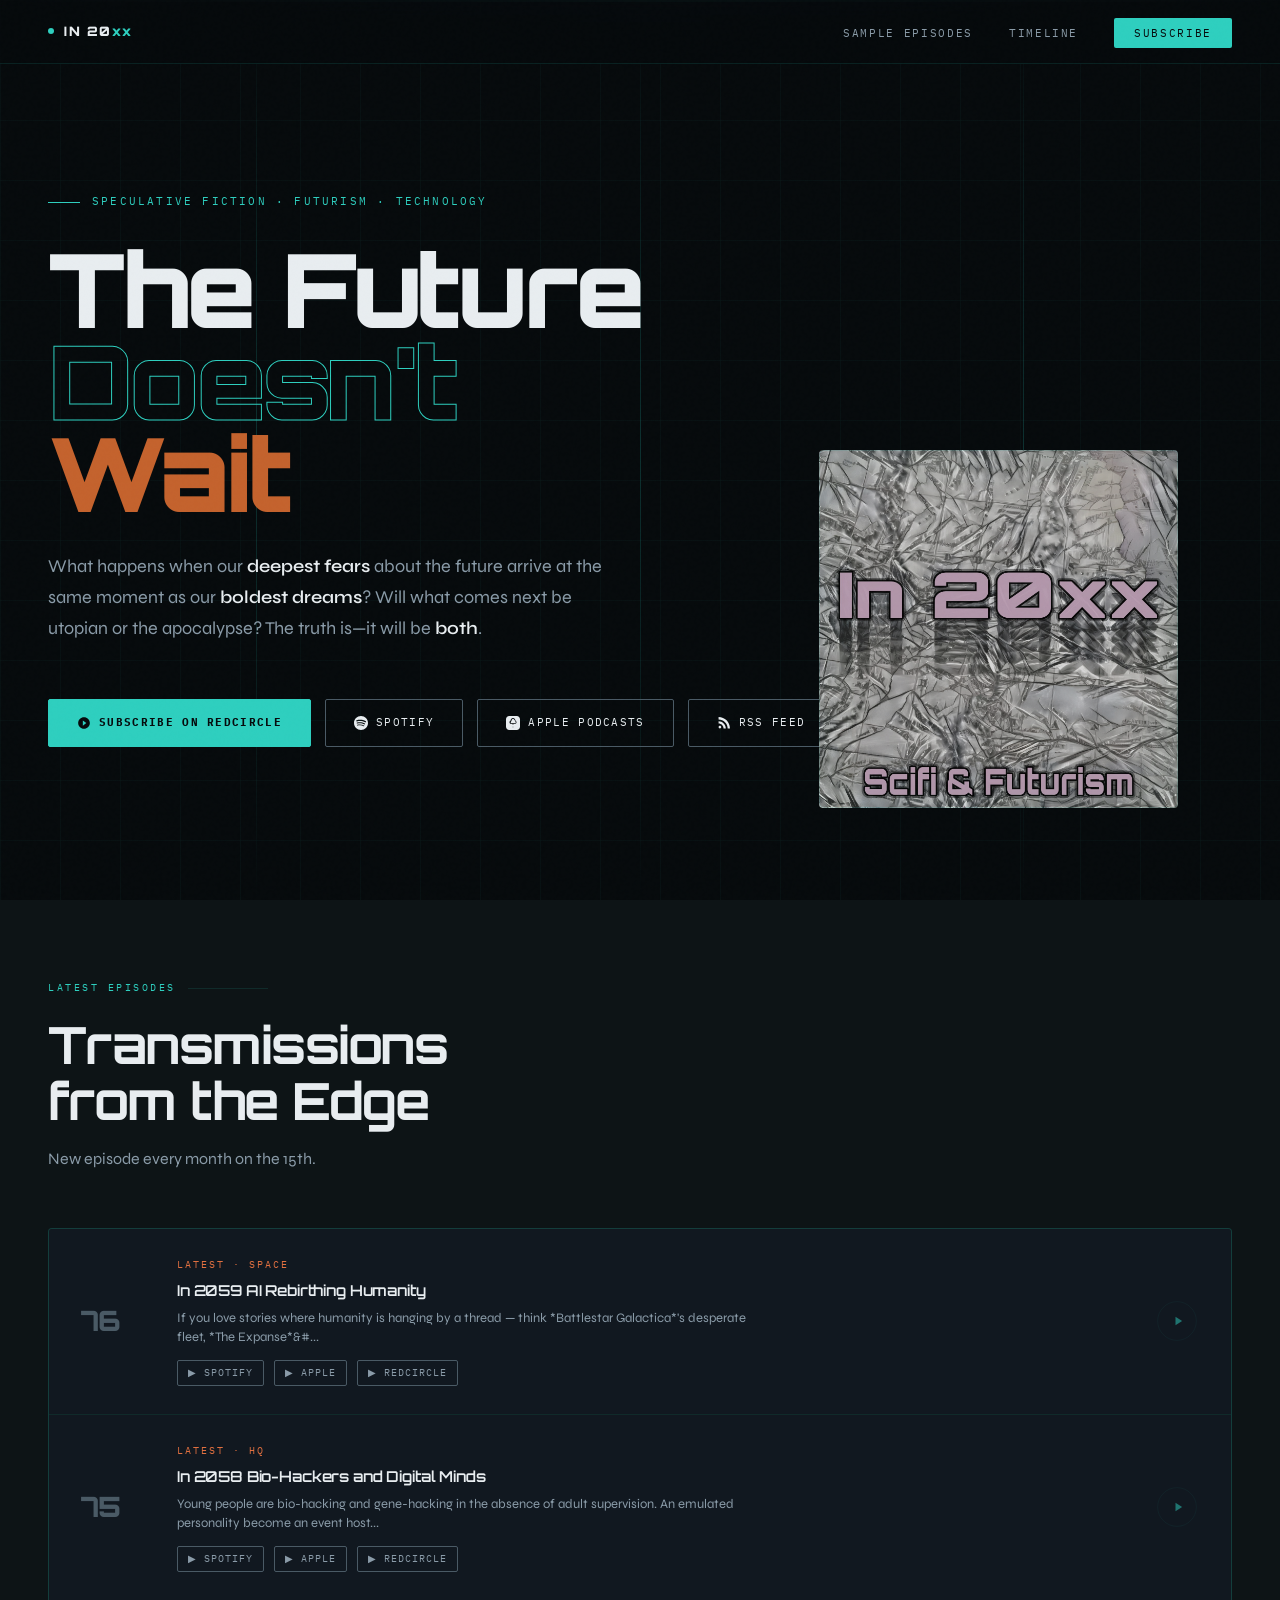
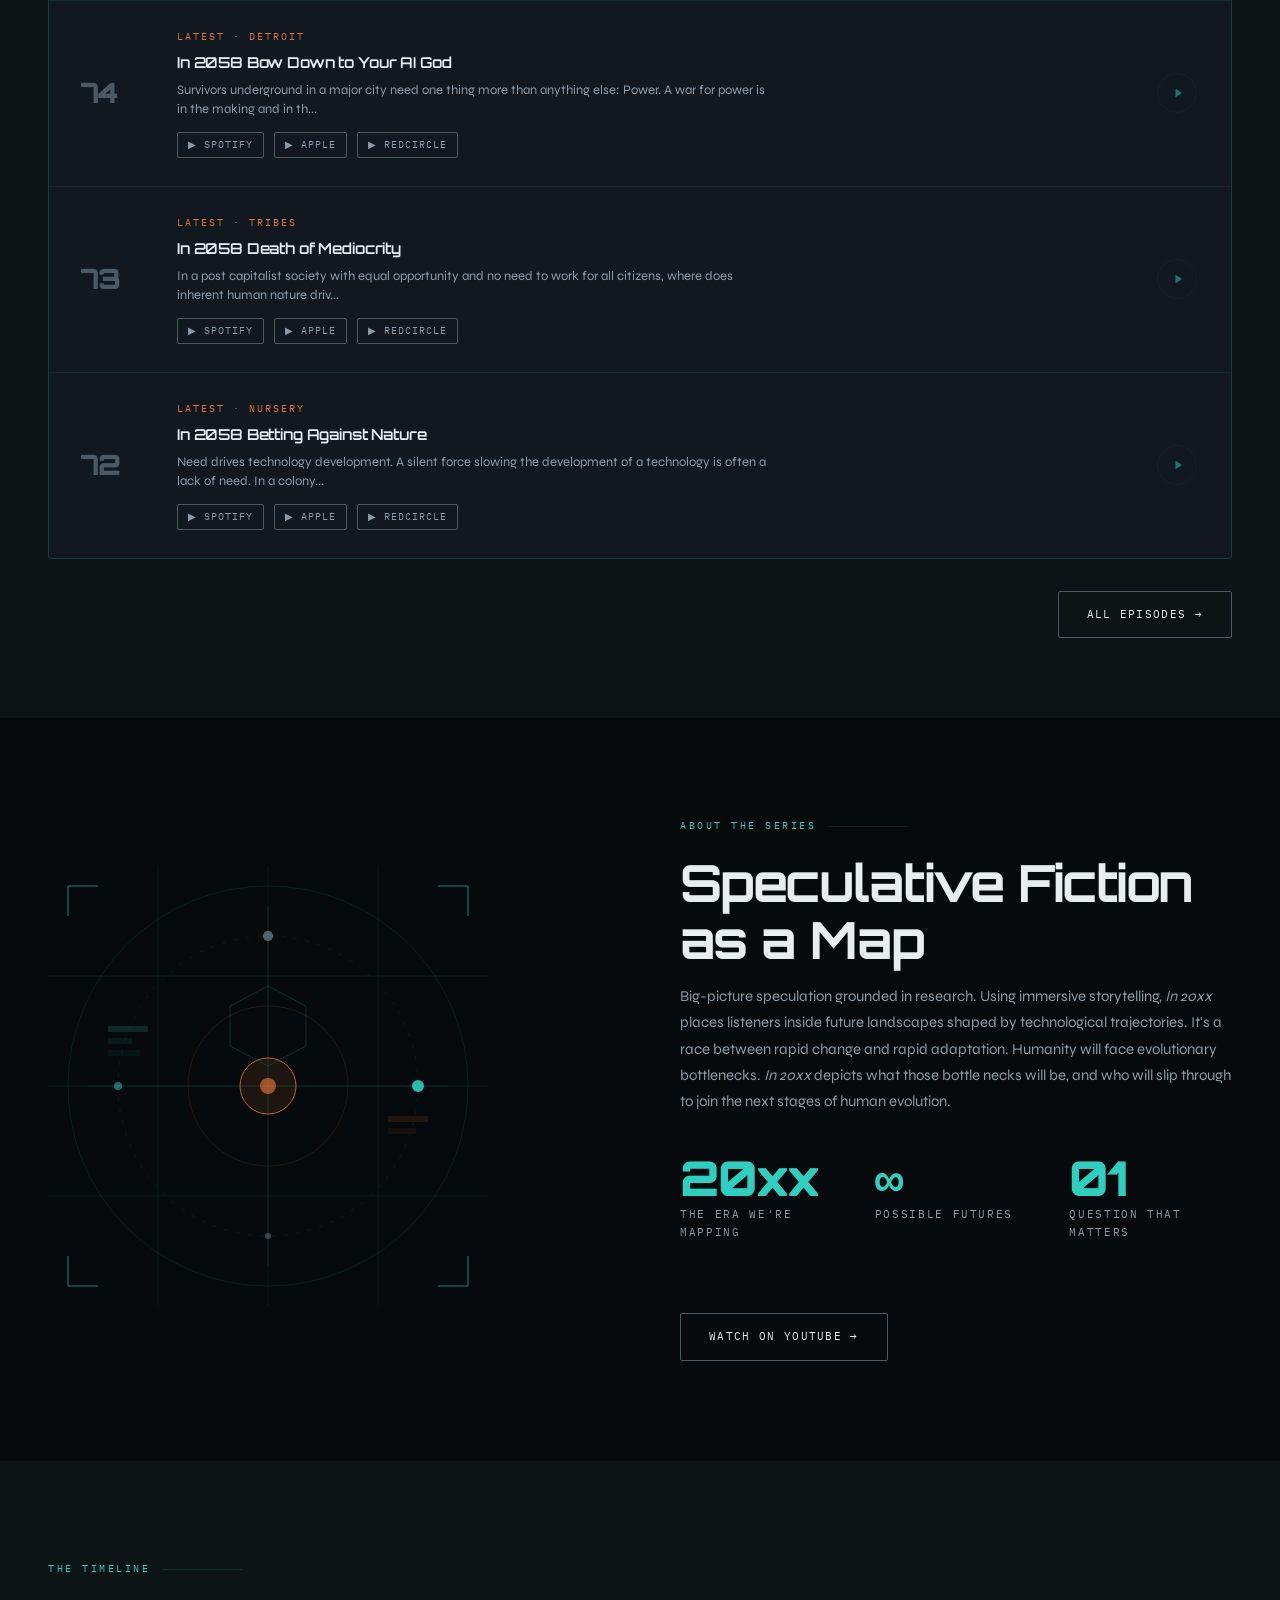
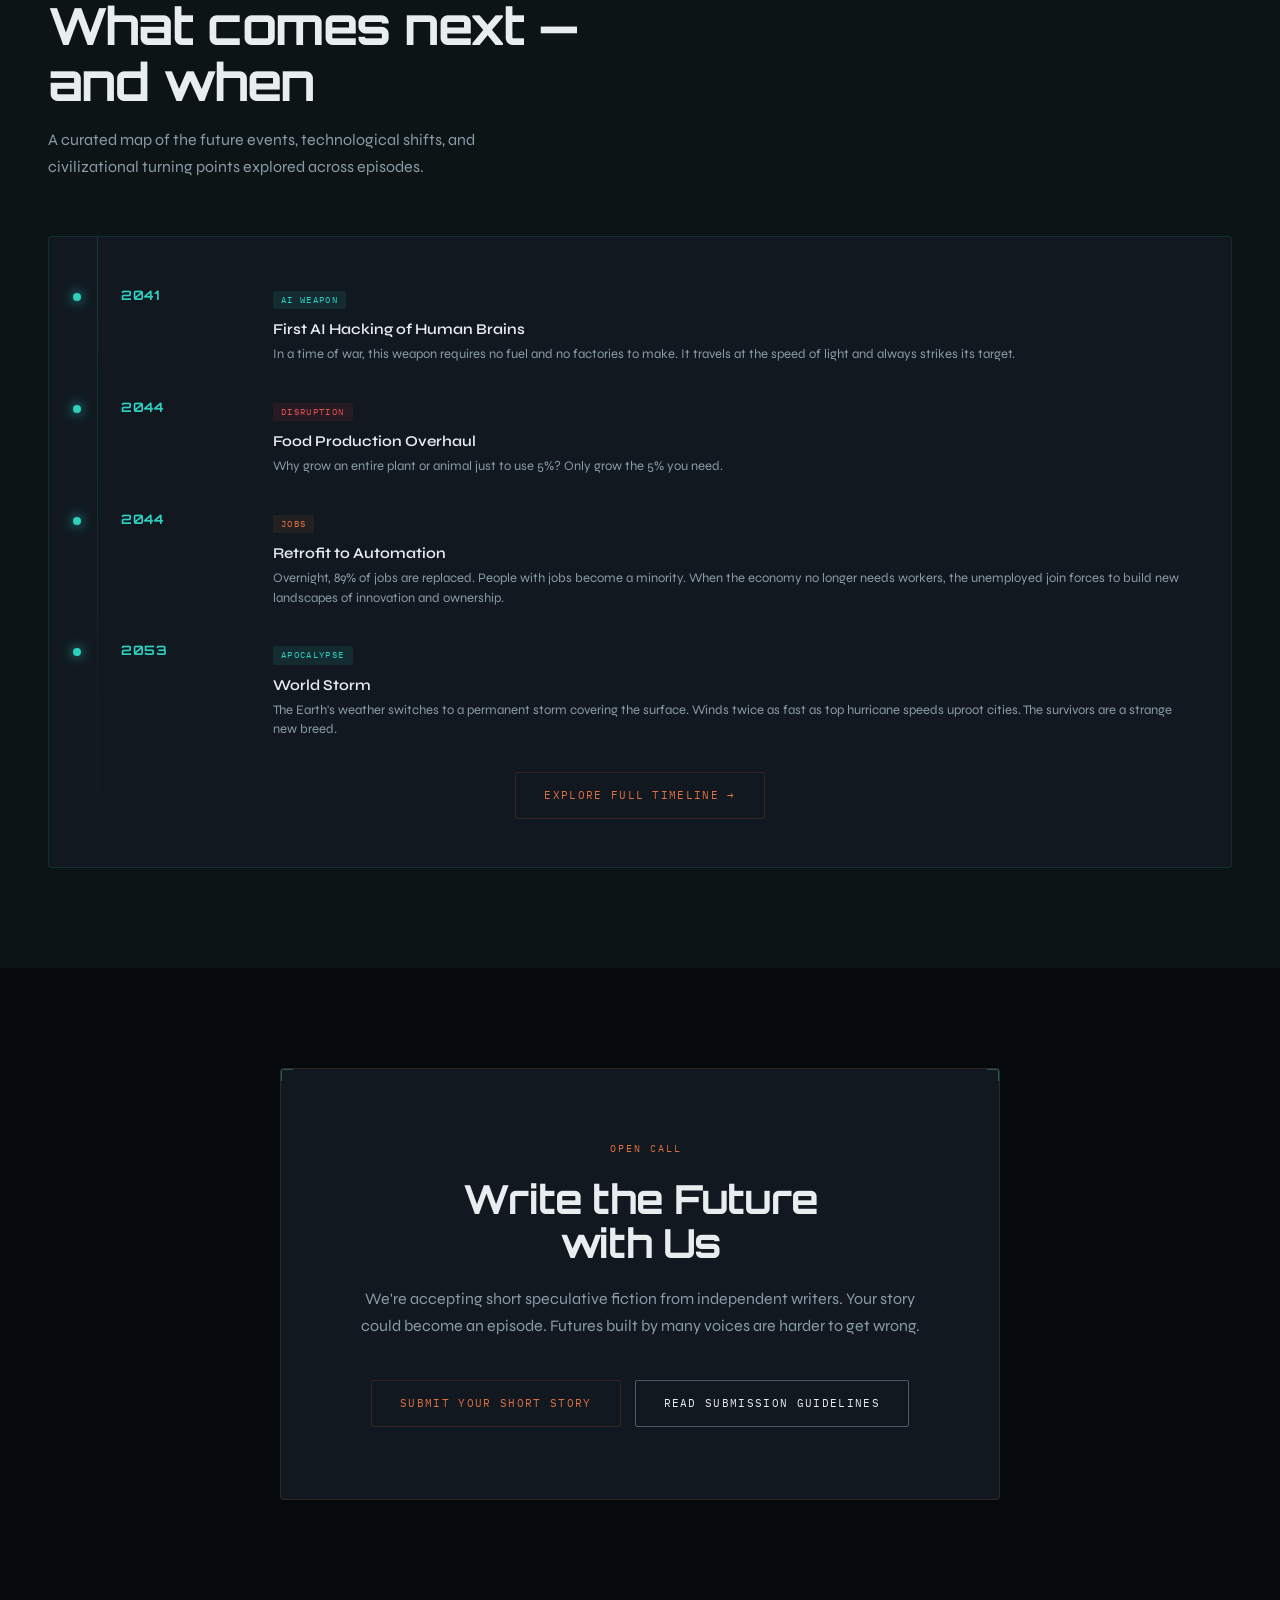
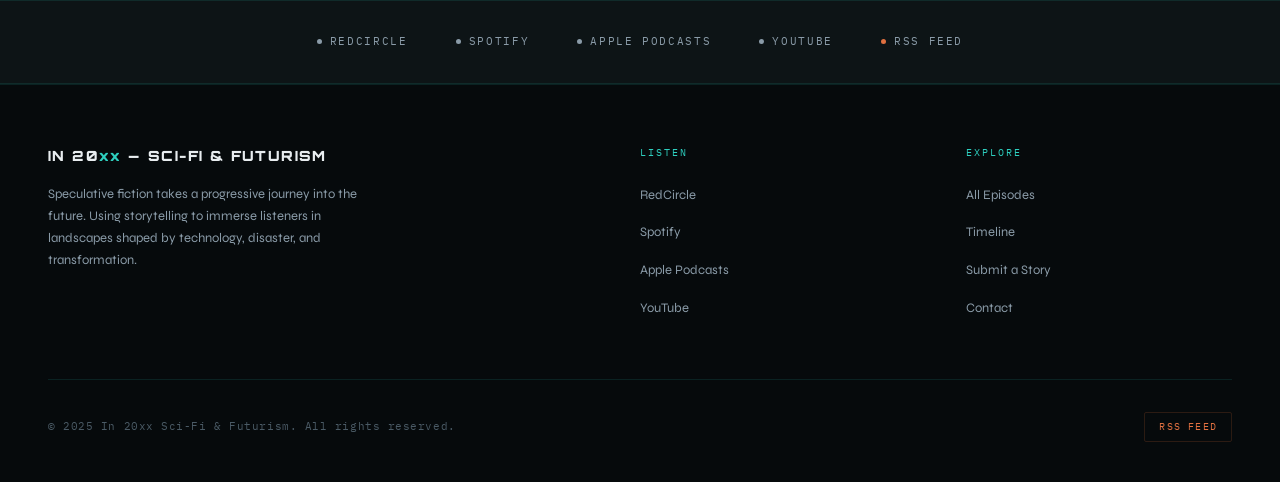
==== index.html @ 6e41e05b "Earlier index" ====
<!DOCTYPE html>
<html lang="en">

<head>
  <meta charset="UTF-8" />
  <meta name="viewport" content="width=device-width, initial-scale=1.0" />
  <title>In 20xx — Sci-Fi & Futurism</title>
  <link rel="preconnect" href="https://fonts.googleapis.com" />
  <link rel="preconnect" href="https://fonts.gstatic.com" crossorigin />
  <link
    href="https://fonts.googleapis.com/css2?family=Orbitron:wght@400;600;700;900&family=Syne:wght@400;500;600;700&family=IBM+Plex+Mono:wght@300;400&display=swap"
    rel="stylesheet" />
  <style>
    :root {
      --teal: #2ECFBF;
      --teal-dim: #1A8A82;
      --rust: #C4622D;
      --rust-bright: #E07040;
      --steel: #8A9BA8;
      --steel-dim: #4A5A65;
      --black: #060A0C;
      --black-mid: #0D1416;
      --black-light: #151D21;
      --black-card: #111820;
      --white: #E8EDF0;
      --white-dim: #8A9BA8;
      --border: rgba(46, 207, 191, 0.12);
      --border-rust: rgba(196, 98, 45, 0.2);
      --glow-teal: 0 0 40px rgba(46, 207, 191, 0.15);
      --glow-rust: 0 0 40px rgba(196, 98, 45, 0.15);
    }

    *,
    *::before,
    *::after {
      box-sizing: border-box;
      margin: 0;
      padding: 0;
    }

    html {
      scroll-behavior: smooth;
    }

    body {
      background: var(--black);
      color: var(--white);
      font-family: 'Syne', sans-serif;
      font-size: 16px;
      line-height: 1.6;
      overflow-x: hidden;
    }

    /* ─── NOISE OVERLAY ─── */
    body::before {
      content: '';
      position: fixed;
      inset: 0;
      background-image: url("data:image/svg+xml,%3Csvg viewBox='0 0 256 256' xmlns='http://www.w3.org/2000/svg'%3E%3Cfilter id='noise'%3E%3CfeTurbulence type='fractalNoise' baseFrequency='0.9' numOctaves='4' stitchTiles='stitch'/%3E%3C/filter%3E%3Crect width='100%25' height='100%25' filter='url(%23noise)' opacity='0.035'/%3E%3C/svg%3E");
      pointer-events: none;
      z-index: 9999;
      opacity: 0.4;
    }

    /* ─── GRID PATTERN ─── */
    .grid-bg {
      background-image:
        linear-gradient(rgba(46, 207, 191, 0.03) 1px, transparent 1px),
        linear-gradient(90deg, rgba(46, 207, 191, 0.03) 1px, transparent 1px);
      background-size: 60px 60px;
    }

    /* ─── TYPOGRAPHY ─── */
    h1,
    h2,
    h3,
    h4 {
      font-family: 'Orbitron', monospace;
      font-weight: 700;
      letter-spacing: -0.02em;
    }

    .mono {
      font-family: 'IBM Plex Mono', monospace;
    }

    /* ─── SCROLLBAR ─── */
    ::-webkit-scrollbar {
      width: 4px;
    }

    ::-webkit-scrollbar-track {
      background: var(--black-mid);
    }

    ::-webkit-scrollbar-thumb {
      background: var(--teal-dim);
    }

    /* ─── NAV ─── */
    nav {
      position: fixed;
      top: 0;
      left: 0;
      right: 0;
      z-index: 1000;
      display: flex;
      align-items: center;
      justify-content: space-between;
      padding: 0 48px;
      height: 64px;
      background: rgba(6, 10, 12, 0.85);
      backdrop-filter: blur(16px);
      border-bottom: 1px solid var(--border);
      transition: background 0.3s;
    }

    .nav-logo {
      font-family: 'Orbitron', monospace;
      font-size: 13px;
      font-weight: 900;
      letter-spacing: 0.12em;
      color: var(--white);
      text-decoration: none;
      display: flex;
      align-items: center;
      gap: 10px;
    }

    .nav-logo span {
      color: var(--teal);
    }

    .nav-dot {
      width: 6px;
      height: 6px;
      border-radius: 50%;
      background: var(--teal);
      animation: pulse-dot 2s ease-in-out infinite;
    }

    @keyframes pulse-dot {

      0%,
      100% {
        opacity: 1;
        transform: scale(1);
      }

      50% {
        opacity: 0.4;
        transform: scale(0.7);
      }
    }

    .nav-links {
      display: flex;
      align-items: center;
      gap: 36px;
      list-style: none;
    }

    .nav-links a {
      font-family: 'IBM Plex Mono', monospace;
      font-size: 11px;
      letter-spacing: 0.15em;
      text-transform: uppercase;
      color: var(--steel);
      text-decoration: none;
      transition: color 0.2s;
      position: relative;
    }

    .nav-links a::after {
      content: '';
      position: absolute;
      bottom: -4px;
      left: 0;
      right: 0;
      height: 1px;
      background: var(--teal);
      transform: scaleX(0);
      transform-origin: left;
      transition: transform 0.3s;
    }

    .nav-links a:hover {
      color: var(--teal);
    }

    .nav-links a:hover::after {
      transform: scaleX(1);
    }

    .nav-cta {
      font-family: 'IBM Plex Mono', monospace;
      font-size: 11px;
      letter-spacing: 0.12em;
      text-transform: uppercase;
      color: var(--black) !important;
      background: var(--teal);
      padding: 8px 20px;
      border-radius: 2px;
      text-decoration: none;
      transition: background 0.2s, color 0.2s !important;
    }

    .nav-cta:hover {
      background: var(--rust-bright) !important;
      color: var(--white) !important;
    }

    .nav-cta::after {
      display: none !important;
    }

    /* ─── HAMBURGER ─── */
    .nav-burger {
      display: none;
      flex-direction: column;
      gap: 5px;
      cursor: pointer;
      padding: 4px;
      background: none;
      border: none;
    }

    .nav-burger span {
      display: block;
      width: 24px;
      height: 2px;
      background: var(--steel);
      transition: all 0.3s;
    }

    /* ─── MOBILE NAV ─── */
    .mobile-nav {
      display: none;
      position: fixed;
      top: 64px;
      left: 0;
      right: 0;
      background: rgba(6, 10, 12, 0.97);
      backdrop-filter: blur(20px);
      border-bottom: 1px solid var(--border);
      padding: 24px 48px 32px;
      z-index: 999;
      flex-direction: column;
      gap: 20px;
    }

    .mobile-nav.open {
      display: flex;
    }

    .mobile-nav a {
      font-family: 'IBM Plex Mono', monospace;
      font-size: 13px;
      letter-spacing: 0.12em;
      text-transform: uppercase;
      color: var(--steel);
      text-decoration: none;
    }

    .mobile-nav a:hover {
      color: var(--teal);
    }

    /* ─── HERO ─── */
    #home {
      min-height: 100vh;
      display: flex;
      flex-direction: column;
      justify-content: center;
      padding: 120px 48px 80px;
      position: relative;
      overflow: hidden;
    }

    .hero-line {
      position: absolute;
      top: 0;
      bottom: 0;
      width: 1px;
      background: linear-gradient(to bottom, transparent, var(--teal-dim), transparent);
      opacity: 0.3;
    }

    .hero-line:nth-child(1) {
      left: 20%;
    }

    .hero-line:nth-child(2) {
      left: 50%;
    }

    .hero-line:nth-child(3) {
      right: 20%;
    }

    .hero-scan {
      position: absolute;
      top: 0;
      left: 0;
      right: 0;
      height: 2px;
      background: linear-gradient(90deg, transparent, var(--teal), transparent);
      opacity: 0.4;
      animation: scan 8s ease-in-out infinite;
    }

    @keyframes scan {
      0% {
        top: 0;
        opacity: 0;
      }

      10% {
        opacity: 0.4;
      }

      90% {
        opacity: 0.4;
      }

      100% {
        top: 100%;
        opacity: 0;
      }
    }

    .hero-tag {
      font-family: 'IBM Plex Mono', monospace;
      font-size: 11px;
      letter-spacing: 0.2em;
      text-transform: uppercase;
      color: var(--teal);
      margin-bottom: 32px;
      display: flex;
      align-items: center;
      gap: 12px;
      animation: fadeUp 1s 0.2s both;
    }

    .hero-tag::before {
      content: '';
      display: block;
      width: 32px;
      height: 1px;
      background: var(--teal);
    }

    .hero-title {
      font-size: clamp(52px, 8vw, 120px);
      font-weight: 900;
      line-height: 0.9;
      letter-spacing: -0.04em;
      margin-bottom: 32px;
      animation: fadeUp 1s 0.4s both;
    }

    .hero-title em {
      font-style: normal;
      color: transparent;
      -webkit-text-stroke: 1px var(--teal);
    }

    .hero-title .accent {
      color: var(--rust);
    }

    .hero-sub {
      font-size: 18px;
      color: var(--steel);
      max-width: 560px;
      line-height: 1.7;
      margin-bottom: 56px;
      animation: fadeUp 1s 0.6s both;
    }

    .hero-sub strong {
      color: var(--white);
      font-weight: 600;
    }

    .hero-ctas {
      display: flex;
      flex-wrap: wrap;
      gap: 14px;
      animation: fadeUp 1s 0.8s both;
    }

    .btn {
      display: inline-flex;
      align-items: center;
      gap: 8px;
      padding: 14px 28px;
      font-family: 'IBM Plex Mono', monospace;
      font-size: 11px;
      letter-spacing: 0.12em;
      text-transform: uppercase;
      text-decoration: none;
      border: 1px solid;
      border-radius: 2px;
      transition: all 0.25s;
      cursor: pointer;
    }

    .btn-primary {
      background: var(--teal);
      color: var(--black);
      border-color: var(--teal);
      font-weight: 700;
    }

    .btn-primary:hover {
      background: transparent;
      color: var(--teal);
    }

    .btn-secondary {
      background: transparent;
      color: var(--white);
      border-color: var(--steel-dim);
    }

    .btn-secondary:hover {
      border-color: var(--teal);
      color: var(--teal);
    }

    .btn-rust {
      background: transparent;
      color: var(--rust-bright);
      border-color: var(--border-rust);
    }

    .btn-rust:hover {
      background: var(--rust);
      color: var(--white);
      border-color: var(--rust);
    }

    .btn svg {
      width: 14px;
      height: 14px;
      fill: currentColor;
    }

    /* cover art float */
    .hero-cover {
      position: absolute;
      right: 8%;
      top: 50%;
      transform: translateY(-50%);
      width: clamp(200px, 28vw, 380px);
      aspect-ratio: 1;
      border-radius: 4px;
      overflow: hidden;
      animation: fadeUp 1.2s 0.3s both;
    }

    .hero-cover img {
      width: 100%;
      height: 100%;
      object-fit: cover;
      filter: saturate(0.7) brightness(0.85);
    }

    .hero-cover::after {
      content: '';
      position: absolute;
      inset: 0;
      border: 1px solid var(--border);
      border-radius: 4px;
      box-shadow: var(--glow-teal), inset 0 0 60px rgba(46, 207, 191, 0.04);
    }

    /* ─── SECTION SHARED ─── */
    section {
      padding: 100px 48px;
    }

    .section-label {
      font-family: 'IBM Plex Mono', monospace;
      font-size: 10px;
      letter-spacing: 0.25em;
      text-transform: uppercase;
      color: var(--teal);
      margin-bottom: 20px;
      display: flex;
      align-items: center;
      gap: 12px;
    }

    .section-label::after {
      content: '';
      flex: 1;
      height: 1px;
      background: var(--border);
      max-width: 80px;
    }

    .section-title {
      font-size: clamp(28px, 4vw, 52px);
      font-weight: 700;
      letter-spacing: -0.03em;
      line-height: 1.1;
      margin-bottom: 16px;
    }

    .section-desc {
      color: var(--steel);
      font-size: 16px;
      max-width: 500px;
      line-height: 1.7;
      margin-bottom: 56px;
    }

    /* ─── EPISODES ─── */
    #episodes {
      background: var(--black-mid);
    }

    .episodes-grid {
      display: grid;
      grid-template-columns: 1fr;
      gap: 1px;
      background: var(--border);
      border: 1px solid var(--border);
      border-radius: 4px;
      overflow: hidden;
    }

    .episode-card {
      background: var(--black-card);
      display: grid;
      grid-template-columns: 72px 1fr auto;
      align-items: center;
      gap: 24px;
      padding: 28px 32px;
      transition: background 0.2s;
      text-decoration: none;
      color: inherit;
    }

    .episode-card:hover {
      background: var(--black-light);
    }

    .episode-card:hover .ep-num {
      color: var(--teal);
    }

    .episode-card:hover .ep-play {
      opacity: 1;
      transform: scale(1);
    }

    .ep-num {
      font-family: 'Orbitron', monospace;
      font-size: 28px;
      font-weight: 900;
      color: var(--steel-dim);
      letter-spacing: -0.04em;
      transition: color 0.2s;
      line-height: 1;
    }


    .ep-tag {
      font-family: 'IBM Plex Mono', monospace;
      font-size: 10px;
      letter-spacing: 0.2em;
      text-transform: uppercase;
      color: var(--rust-bright);
      margin-bottom: 6px;
    }

    .ep-title {
      font-family: 'Orbitron', monospace;
      font-size: 15px;
      font-weight: 600;
      color: var(--white);
      margin-bottom: 6px;
      letter-spacing: -0.01em;
    }

    .ep-desc {
      font-size: 13px;
      color: var(--steel);
      line-height: 1.5;
      max-width: 600px;
    }

    .ep-meta {
      font-family: 'IBM Plex Mono', monospace;
      font-size: 11px;
      color: var(--steel-dim);
      margin-top: 8px;
    }

    .ep-play {
      width: 44px;
      height: 44px;
      border: 1px solid var(--border);
      border-radius: 50%;
      display: flex;
      align-items: center;
      justify-content: center;
      color: var(--teal);
      opacity: 0.5;
      transform: scale(0.9);
      transition: all 0.25s;
      flex-shrink: 0;
    }

    .ep-play svg {
      width: 16px;
      height: 16px;
      fill: currentColor;
      margin-left: 2px;
    }

    /* episode listen row */
    .ep-listen-row {
      display: flex;
      gap: 10px;
      flex-wrap: wrap;
      margin-top: 12px;
    }

    .ep-listen-link {
      font-family: 'IBM Plex Mono', monospace;
      font-size: 10px;
      letter-spacing: 0.1em;
      text-transform: uppercase;
      color: var(--steel);
      text-decoration: none;
      border: 1px solid var(--steel-dim);
      padding: 4px 10px;
      border-radius: 2px;
      display: inline-flex;
      align-items: center;
      gap: 5px;
      transition: all 0.2s;
    }

    .ep-listen-link:hover {
      border-color: var(--teal);
      color: var(--teal);
    }

    /* ─── ABOUT ─── */
    #about {
      background: var(--black);
      position: relative;
      overflow: hidden;
    }

    .about-grid {
      display: grid;
      grid-template-columns: 1fr 1fr;
      gap: 80px;
      align-items: center;
    }

    .about-visual {
      position: relative;
      aspect-ratio: 1;
      max-width: 440px;
    }

    /* Geometric SVG illustration */
    .about-art {
      width: 100%;
      height: 100%;
    }

    .about-stat {
      display: flex;
      flex-direction: column;
      margin-bottom: 32px;
    }

    .stat-num {
      font-family: 'Orbitron', monospace;
      font-size: 48px;
      font-weight: 900;
      color: var(--teal);
      letter-spacing: -0.04em;
      line-height: 1;
    }

    .stat-label {
      font-family: 'IBM Plex Mono', monospace;
      font-size: 11px;
      letter-spacing: 0.15em;
      text-transform: uppercase;
      color: var(--steel);
      margin-top: 4px;
    }

    .stats-row {
      display: grid;
      grid-template-columns: repeat(3, 1fr);
      gap: 32px;
      margin-bottom: 40px;
    }

    /* ─── TIMELINE PREVIEW ─── */
    #timeline-preview {
      background: var(--black-mid);
      position: relative;
    }

    .timeline-inner {
      border: 1px solid var(--border);
      border-radius: 4px;
      padding: 48px;
      background: var(--black-card);
      position: relative;
      overflow: hidden;
    }

    .timeline-inner::before {
      content: '';
      position: absolute;
      top: 0;
      left: 48px;
      bottom: 0;
      width: 1px;
      background: linear-gradient(to bottom, var(--teal-dim), transparent);
      opacity: 0.3;
    }

    .timeline-entry {
      display: grid;
      grid-template-columns: 120px 1fr;
      gap: 32px;
      margin-bottom: 32px;
      align-items: start;
      padding-left: 24px;
      position: relative;
    }

    .timeline-entry::before {
      content: '';
      position: absolute;
      left: -24px;
      top: 8px;
      width: 8px;
      height: 8px;
      background: var(--teal);
      border-radius: 50%;
      box-shadow: 0 0 12px var(--teal);
    }

    .tl-year {
      font-family: 'Orbitron', monospace;
      font-size: 13px;
      font-weight: 700;
      color: var(--teal);
      letter-spacing: 0.05em;
    }

    .tl-event-title {
      font-family: 'Syne', sans-serif;
      font-weight: 600;
      font-size: 15px;
      color: var(--white);
      margin-bottom: 4px;
    }

    .tl-event-desc {
      font-size: 13px;
      color: var(--steel);
      line-height: 1.5;
    }

    .tl-tag {
      display: inline-block;
      font-family: 'IBM Plex Mono', monospace;
      font-size: 9px;
      letter-spacing: 0.15em;
      text-transform: uppercase;
      padding: 2px 8px;
      border-radius: 2px;
      margin-bottom: 8px;
    }

    .tl-tag.tech {
      background: rgba(46, 207, 191, 0.1);
      color: var(--teal);
    }

    .tl-tag.social {
      background: rgba(196, 98, 45, 0.1);
      color: var(--rust-bright);
    }

    .tl-tag.crisis {
      background: rgba(220, 50, 50, 0.1);
      color: #E05050;
    }

    /* ─── STORY SUBMISSION ─── */
    #submit {
      background: var(--black);
      text-align: center;
    }

    .submit-inner {
      max-width: 720px;
      margin: 0 auto;
      padding: 72px 64px;
      border: 1px solid var(--border-rust);
      border-radius: 4px;
      position: relative;
      background: var(--black-card);
      overflow: hidden;
    }

    .submit-inner::before {
      content: '';
      position: absolute;
      inset: 0;
      background: radial-gradient(ellipse at 50% 0%, rgba(196, 98, 45, 0.06), transparent 70%);
    }

    .submit-inner .section-label {
      justify-content: center;
    }

    .submit-inner .section-label::after {
      display: none;
    }

    .submit-inner .section-label::before {
      content: '';
      flex: 0;
      width: 32px;
      height: 1px;
      background: var(--rust);
    }

    .submit-inner .section-title {
      font-size: clamp(22px, 3.5vw, 40px);
    }

    .submit-inner .section-desc {
      max-width: 100%;
      text-align: center;
      margin-left: auto;
      margin-right: auto;
    }

    /* ─── PLATFORMS STRIP ─── */
    .platforms-strip {
      background: var(--black-mid);
      padding: 32px 48px;
      border-top: 1px solid var(--border);
      border-bottom: 1px solid var(--border);
    }

    .platforms-inner {
      display: flex;
      align-items: center;
      justify-content: center;
      gap: 48px;
      flex-wrap: wrap;
    }

    .platform-link {
      font-family: 'IBM Plex Mono', monospace;
      font-size: 11px;
      letter-spacing: 0.15em;
      text-transform: uppercase;
      color: var(--steel);
      text-decoration: none;
      display: flex;
      align-items: center;
      gap: 8px;
      transition: color 0.2s;
    }

    .platform-link:hover {
      color: var(--teal);
    }

    .platform-link .dot {
      width: 5px;
      height: 5px;
      border-radius: 50%;
      background: currentColor;
    }

    /* ─── FOOTER ─── */
    footer {
      padding: 60px 48px 40px;
      border-top: 1px solid var(--border);
      background: var(--black);
    }

    .footer-grid {
      display: grid;
      grid-template-columns: 2fr 1fr 1fr;
      gap: 60px;
      margin-bottom: 60px;
    }

    .footer-brand-name {
      font-family: 'Orbitron', monospace;
      font-size: 14px;
      font-weight: 900;
      letter-spacing: 0.1em;
      color: var(--white);
      margin-bottom: 16px;
    }

    .footer-brand-name span {
      color: var(--teal);
    }

    .footer-desc {
      font-size: 13px;
      color: var(--steel);
      line-height: 1.7;
      max-width: 320px;
    }

    .footer-col-title {
      font-family: 'IBM Plex Mono', monospace;
      font-size: 10px;
      letter-spacing: 0.2em;
      text-transform: uppercase;
      color: var(--teal);
      margin-bottom: 20px;
    }

    .footer-links {
      display: flex;
      flex-direction: column;
      gap: 12px;
      list-style: none;
    }

    .footer-links a {
      font-size: 13px;
      color: var(--steel);
      text-decoration: none;
      transition: color 0.2s;
    }

    .footer-links a:hover {
      color: var(--white);
    }

    .footer-bottom {
      display: flex;
      align-items: center;
      justify-content: space-between;
      padding-top: 32px;
      border-top: 1px solid var(--border);
    }

    .footer-copy {
      font-family: 'IBM Plex Mono', monospace;
      font-size: 11px;
      color: var(--steel-dim);
      letter-spacing: 0.05em;
    }

    .rss-btn {
      font-family: 'IBM Plex Mono', monospace;
      font-size: 10px;
      letter-spacing: 0.12em;
      text-transform: uppercase;
      color: var(--rust-bright);
      border: 1px solid var(--border-rust);
      padding: 6px 14px;
      border-radius: 2px;
      text-decoration: none;
      transition: all 0.2s;
    }

    .rss-btn:hover {
      background: var(--rust);
      color: var(--white);
    }

    /* ─── DIVIDER ─── */
    .hr {
      height: 1px;
      background: var(--border);
      margin: 0 48px;
    }

    /* ─── ANIMATIONS ─── */
    @keyframes fadeUp {
      from {
        opacity: 0;
        transform: translateY(30px);
      }

      to {
        opacity: 1;
        transform: translateY(0);
      }
    }

    .reveal {
      opacity: 0;
      transform: translateY(24px);
      transition: opacity 0.7s, transform 0.7s;
    }

    .reveal.visible {
      opacity: 1;
      transform: translateY(0);
    }

    /* ─── CORNER MARKS ─── */
    .corner-marks {
      position: relative;
    }

    .corner-marks::before,
    .corner-marks::after {
      content: '';
      position: absolute;
      width: 12px;
      height: 12px;
      border-color: var(--teal);
      border-style: solid;
      opacity: 0.4;
    }

    .corner-marks::before {
      top: 0;
      left: 0;
      border-width: 1px 0 0 1px;
    }

    .corner-marks::after {
      top: 0;
      right: 0;
      border-width: 1px 1px 0 0;
    }

    /* ─── RESPONSIVE ─── */
    @media (max-width: 1024px) {
      .hero-cover {
        display: none;
      }

      .about-grid {
        grid-template-columns: 1fr;
      }

      .about-visual {
        display: none;
      }

      .footer-grid {
        grid-template-columns: 1fr 1fr;
      }
    }

    @media (max-width: 768px) {
      nav {
        padding: 0 24px;
      }

      .nav-links {
        display: none;
      }

      .nav-burger {
        display: flex;
      }

      section {
        padding: 72px 24px;
      }

      #home {
        padding: 100px 24px 72px;
      }

      .episode-card {
        grid-template-columns: 48px 1fr;
        gap: 16px;
        padding: 20px 20px;
      }

      .ep-play {
        display: none;
      }

      .submit-inner {
        padding: 48px 28px;
      }

      .footer-grid {
        grid-template-columns: 1fr;
        gap: 36px;
      }

      .footer-bottom {
        flex-direction: column;
        gap: 16px;
        text-align: center;
      }

      .stats-row {
        grid-template-columns: 1fr 1fr;
      }

      .hero-ctas {
        flex-direction: column;
      }

      .btn {
        justify-content: center;
      }

      .platforms-inner {
        gap: 24px;
      }

      .timeline-entry {
        grid-template-columns: 80px 1fr;
        gap: 20px;
      }

      footer {
        padding: 48px 24px 32px;
      }

      .hr {
        margin: 0 24px;
      }

      .platforms-strip {
        padding: 28px 24px;
      }
    }

    /* ─── PAGE SECTIONS ─── */
    .page-section {
      display: none;
    }

    .page-section.active {
      display: block;
    }

    /* ─── EPISODES PAGE ─── */
    .episodes-page-header {
      padding: 140px 48px 72px;
      background: var(--black-mid);
      border-bottom: 1px solid var(--border);
      position: relative;
      overflow: hidden;
    }

    .episodes-page-header::after {
      content: '';
      position: absolute;
      bottom: 0;
      left: 0;
      right: 0;
      height: 1px;
      background: linear-gradient(90deg, transparent, var(--teal-dim), transparent);
      opacity: 0.5;
    }

    .episodes-full {
      padding: 60px 48px 100px;
    }

    .filter-row {
      display: flex;
      gap: 10px;
      margin-bottom: 40px;
      flex-wrap: wrap;
    }

    .filter-btn {
      font-family: 'IBM Plex Mono', monospace;
      font-size: 10px;
      letter-spacing: 0.12em;
      text-transform: uppercase;
      padding: 7px 16px;
      border: 1px solid var(--steel-dim);
      border-radius: 2px;
      background: transparent;
      color: var(--steel);
      cursor: pointer;
      transition: all 0.2s;
    }

    .filter-btn.active,
    .filter-btn:hover {
      border-color: var(--teal);
      color: var(--teal);
    }

    @media (max-width: 768px) {
      .episodes-page-header {
        padding: 100px 24px 48px;
      }

      .episodes-full {
        padding: 40px 24px 80px;
      }
    }
  </style>
</head>

<body>

  <!-- NAVIGATION -->
  <nav>
    <a href="#" class="nav-logo" onclick="showPage('home')">
      <div class="nav-dot"></div>
      <div>IN 20<span>xx</span></div>
    </a>
    <ul class="nav-links">
      <li><a href="#" onclick="showPage('episodes'); return false;">Sample Episodes</a></li>
      <li><a href="timeline.html">Timeline</a></li>
      <li><a href="https://redcircle.com/shows/dd44d057-b58f-4ee0-ad5b-8c7a41368c72" target="_blank"
          class="nav-cta">Subscribe</a></li>
    </ul>
    <button class="nav-burger" id="burgerBtn" aria-label="Menu">
      <span></span><span></span><span></span>
    </button>
  </nav>

  <div class="mobile-nav" id="mobileNav">
    <a href="#" onclick="showPage('episodes'); closeMobileNav(); return false;">Sample Episodes</a>
    <a href="#" onclick="showPage('timeline'); closeMobileNav(); return false;">Timeline</a>
    <a href="https://redcircle.com/shows/dd44d057-b58f-4ee0-ad5b-8c7a41368c72" target="_blank">Subscribe →</a>
  </div>

  <!-- ═══════════════════════════════ HOME PAGE ═══════════════════════════════ -->
  <div id="page-home" class="page-section active">

    <!-- HERO -->
    <section id="home" class="grid-bg">
      <div class="hero-line"></div>
      <div class="hero-line"></div>
      <div class="hero-line"></div>
      <div class="hero-scan"></div>

      <div class="hero-tag">Speculative Fiction · Futurism · Technology</div>

      <h1 class="hero-title">
        The Future<br />
        <em>Doesn't</em><br />
        <span class="accent">Wait</span>
      </h1>

      <p class="hero-sub">
        What happens when our <strong>deepest fears</strong> about the future arrive at the same moment as our
        <strong>boldest
          dreams</strong>?
        Will what comes next be utopian or the apocalypse? The truth is—it will be <strong>both</strong>.
      </p>

      <div class="hero-ctas">
        <a href="https://redcircle.com/shows/dd44d057-b58f-4ee0-ad5b-8c7a41368c72" target="_blank"
          class="btn btn-primary">
          <svg viewBox="0 0 24 24">
            <path d="M12 2C6.48 2 2 6.48 2 12s4.48 10 10 10 10-4.48 10-10S17.52 2 12 2zm-2 14.5v-9l6 4.5-6 4.5z" />
          </svg>
          Subscribe on RedCircle
        </a>
        <a href="https://open.spotify.com/show/2iweVZHyqBiu9ncpH9nWBp" target="_blank" class="btn btn-secondary">
          <svg viewBox="0 0 24 24">
            <path
              d="M12 0C5.4 0 0 5.4 0 12s5.4 12 12 12 12-5.4 12-12S18.66 0 12 0zm5.521 17.34c-.24.359-.66.48-1.021.24-2.82-1.74-6.36-2.101-10.561-1.141-.418.122-.779-.179-.899-.539-.12-.421.18-.78.54-.9 4.56-1.021 8.52-.6 11.64 1.32.42.18.479.659.301 1.02zm1.44-3.3c-.301.42-.841.6-1.262.3-3.239-1.98-8.159-2.58-11.939-1.38-.479.12-1.02-.12-1.14-.6-.12-.48.12-1.021.6-1.141C9.6 9.9 15 10.561 18.72 12.84c.361.181.54.78.241 1.2zm.12-3.36C15.24 8.4 8.82 8.16 5.16 9.301c-.6.179-1.2-.181-1.38-.721-.18-.601.18-1.2.72-1.381 4.26-1.26 11.28-1.02 15.721 1.621.539.3.719 1.02.419 1.56-.299.421-1.02.599-1.559.3z" />
          </svg>
          Spotify
        </a>
        <a href="https://podcasts.apple.com/us/podcast/in-20xx-sci-fi-and-futurism/id1628475228" target="_blank"
          class="btn btn-secondary">
          <svg viewBox="0 0 24 24">
            <path
              d="M18.5 0h-13C2.5 0 0 2.5 0 5.5v13C0 21.5 2.5 24 5.5 24h13c3 0 5.5-2.5 5.5-5.5v-13C24 2.5 21.5 0 18.5 0zM12 3.5c2.2 0 4 1.8 4 4v.3c1.2.5 2 1.6 2 2.9 0 1.7-1.3 3-3 3-.5 0-.9-.1-1.3-.3-.4.7-1.1 1.3-1.9 1.5l.5 4.2c.1.5-.3 1-.8 1H12.5c-.5 0-.9-.5-.8-1l.5-4.2c-.8-.2-1.5-.8-1.9-1.5-.4.2-.8.3-1.3.3-1.7 0-3-1.3-3-3 0-1.3.8-2.4 2-2.9V7.5c0-2.2 1.8-4 4-4zm0 1.5c-1.4 0-2.5 1.1-2.5 2.5v.9c-.8.3-1.5 1.1-1.5 2.1 0 1.1.9 2 2 2 .5 0 .9-.2 1.2-.5.3.3.7.5 1.2.5s.9-.2 1.2-.5c.3.3.7.5 1.2.5 1.1 0 2-.9 2-2 0-1-.7-1.8-1.5-2.1v-.9C14.5 6.1 13.4 5 12 5z" />
          </svg>
          Apple Podcasts
        </a>
        <a href="https://feeds.redcircle.com/dd44d057-b58f-4ee0-ad5b-8c7a41368c72" target="_blank"
          class="btn btn-secondary">
          <svg viewBox="0 0 24 24">
            <path
              d="M4.98 16.71c-1.26 0-2.28 1.03-2.28 2.29s1.02 2.29 2.28 2.29 2.29-1.03 2.29-2.29-1.03-2.29-2.29-2.29zM2.7 8.95v3.92c4.7 0 8.52 3.82 8.52 8.53h3.92c0-6.86-5.57-12.45-12.44-12.45zM2.7 1.9v3.92c8.61 0 15.6 6.99 15.6 15.58h3.92c0-10.77-8.74-19.5-19.52-19.5z" />
          </svg>
          RSS Feed
        </a>
        <a href="https://www.youtube.com/@In20xx" target="_blank" class="btn btn-rust">
          ▶ YouTube
        </a>
      </div>

      <div class="hero-cover">
        <img src="podcast_cover.png" alt="In 20xx Sci-Fi & Futurism podcast cover" />
      </div>
    </section>

    <!-- LATEST EPISODES -->
    <section id="episodes-home" style="padding-top:80px; padding-bottom:80px; background: var(--black-mid);">
      <div class="section-label">Latest Episodes</div>
      <h2 class="section-title reveal">Transmissions<br />from the Edge</h2>
      <p class="section-desc reveal">New episode every month on the 15th.</p>

      <div class="episodes-grid reveal">

        <div class="episode-card">
          <div class="ep-num">76</div>
          <div class="ep-body">
            <div class="ep-tag">Latest · Space</div>
            <div class="ep-title">In 2059 AI Rebirthing Humanity</div>
            <div class="ep-desc">If you love stories where humanity is hanging by a thread — think *Battlestar
              Galactica*&#39;s desperate fleet, *The Expanse*&#...</div>
            <div class="ep-listen-row">
              <a href="https://open.spotify.com/show/2iweVZHyqBiu9ncpH9nWBp" class="ep-listen-link" target="_blank">▶
                Spotify</a>
              <a href="https://podcasts.apple.com/us/podcast/in-20xx-sci-fi-and-futurism/id1628475228"
                class="ep-listen-link" target="_blank">▶ Apple</a>
              <a href="https://redcircle.com/shows/dd44d057-b58f-4ee0-ad5b-8c7a41368c72" class="ep-listen-link"
                target="_blank">▶ RedCircle</a>
            </div>
          </div>
          <div class="ep-play" style="cursor: pointer;"
            data-audio="https://audio4.redcircle.com/episodes/3e1db053-4599-46de-9baa-f6abdd0b8be5/stream.mp3"><svg
              viewBox="0 0 24 24">
              <path d="M8 5v14l11-7z" />
            </svg></div>
        </div>

        <div class="episode-card">
          <div class="ep-num">75</div>
          <div class="ep-body">
            <div class="ep-tag">Latest · HQ</div>
            <div class="ep-title">In 2058 Bio-Hackers and Digital Minds</div>
            <div class="ep-desc">Young people are bio-hacking and gene-hacking in the absence of adult supervision. An
              emulated personality become an event host...</div>
            <div class="ep-listen-row">
              <a href="https://open.spotify.com/show/2iweVZHyqBiu9ncpH9nWBp" class="ep-listen-link" target="_blank">▶
                Spotify</a>
              <a href="https://podcasts.apple.com/us/podcast/in-20xx-sci-fi-and-futurism/id1628475228"
                class="ep-listen-link" target="_blank">▶ Apple</a>
              <a href="https://redcircle.com/shows/dd44d057-b58f-4ee0-ad5b-8c7a41368c72" class="ep-listen-link"
                target="_blank">▶ RedCircle</a>
            </div>
          </div>
          <div class="ep-play" style="cursor: pointer;"
            data-audio="https://audio4.redcircle.com/episodes/9d44a3ef-73ef-4032-b7af-225dc146c5ae/stream.mp3"><svg
              viewBox="0 0 24 24">
              <path d="M8 5v14l11-7z" />
            </svg></div>
        </div>

        <div class="episode-card">
          <div class="ep-num">74</div>
          <div class="ep-body">
            <div class="ep-tag">Latest · Detroit</div>
            <div class="ep-title">In 2058 Bow Down to Your AI God</div>
            <div class="ep-desc">Survivors underground in a major city need one thing more than anything else: Power. A
              war for power is in the making and in th...</div>
            <div class="ep-listen-row">
              <a href="https://open.spotify.com/show/2iweVZHyqBiu9ncpH9nWBp" class="ep-listen-link" target="_blank">▶
                Spotify</a>
              <a href="https://podcasts.apple.com/us/podcast/in-20xx-sci-fi-and-futurism/id1628475228"
                class="ep-listen-link" target="_blank">▶ Apple</a>
              <a href="https://redcircle.com/shows/dd44d057-b58f-4ee0-ad5b-8c7a41368c72" class="ep-listen-link"
                target="_blank">▶ RedCircle</a>
            </div>
          </div>
          <div class="ep-play" style="cursor: pointer;"
            data-audio="https://audio4.redcircle.com/episodes/f426df8e-0e26-4898-829d-36fd4df1a56e/stream.mp3"><svg
              viewBox="0 0 24 24">
              <path d="M8 5v14l11-7z" />
            </svg></div>
        </div>

        <div class="episode-card">
          <div class="ep-num">73</div>
          <div class="ep-body">
            <div class="ep-tag">Latest · Tribes</div>
            <div class="ep-title">In 2058 Death of Mediocrity</div>
            <div class="ep-desc">In a post capitalist society with equal opportunity and no need to work for all
              citizens, where does inherent human nature driv...</div>
            <div class="ep-listen-row">
              <a href="https://open.spotify.com/show/2iweVZHyqBiu9ncpH9nWBp" class="ep-listen-link" target="_blank">▶
                Spotify</a>
              <a href="https://podcasts.apple.com/us/podcast/in-20xx-sci-fi-and-futurism/id1628475228"
                class="ep-listen-link" target="_blank">▶ Apple</a>
              <a href="https://redcircle.com/shows/dd44d057-b58f-4ee0-ad5b-8c7a41368c72" class="ep-listen-link"
                target="_blank">▶ RedCircle</a>
            </div>
          </div>
          <div class="ep-play" style="cursor: pointer;"
            data-audio="https://audio4.redcircle.com/episodes/743ff0d7-badc-4cf4-ba2a-5e890c4381b7/stream.mp3"><svg
              viewBox="0 0 24 24">
              <path d="M8 5v14l11-7z" />
            </svg></div>
        </div>

        <div class="episode-card">
          <div class="ep-num">72</div>
          <div class="ep-body">
            <div class="ep-tag">Latest · Nursery</div>
            <div class="ep-title">In 2058 Betting Against Nature</div>
            <div class="ep-desc">Need drives technology development. A silent force slowing the development of a
              technology is often a lack of need. In a colony...</div>
            <div class="ep-listen-row">
              <a href="https://open.spotify.com/show/2iweVZHyqBiu9ncpH9nWBp" class="ep-listen-link" target="_blank">▶
                Spotify</a>
              <a href="https://podcasts.apple.com/us/podcast/in-20xx-sci-fi-and-futurism/id1628475228"
                class="ep-listen-link" target="_blank">▶ Apple</a>
              <a href="https://redcircle.com/shows/dd44d057-b58f-4ee0-ad5b-8c7a41368c72" class="ep-listen-link"
                target="_blank">▶ RedCircle</a>
            </div>
          </div>
          <div class="ep-play" style="cursor: pointer;"
            data-audio="https://audio4.redcircle.com/episodes/7eff44ee-0241-473b-8ff6-cec4c434b9da/stream.mp3"><svg
              viewBox="0 0 24 24">
              <path d="M8 5v14l11-7z" />
            </svg></div>
        </div>
      </div>

      <div style="margin-top:32px; text-align:right;">
        <a href="https://redcircle.com/shows/dd44d057-b58f-4ee0-ad5b-8c7a41368c72" target="_blank"
          class="btn btn-secondary" style="display:inline-flex;">All Episodes →</a>
      </div>
    </section>

    <!-- ABOUT -->
    <section id="about">
      <div class="about-grid">
        <div class="about-visual">
          <!-- Geometric SVG illustration -->
          <svg class="about-art" viewBox="0 0 440 440" fill="none" xmlns="http://www.w3.org/2000/svg">
            <!-- Grid lines -->
            <line x1="0" y1="110" x2="440" y2="110" stroke="rgba(46,207,191,0.08)" stroke-width="1" />
            <line x1="0" y1="220" x2="440" y2="220" stroke="rgba(46,207,191,0.08)" stroke-width="1" />
            <line x1="0" y1="330" x2="440" y2="330" stroke="rgba(46,207,191,0.08)" stroke-width="1" />
            <line x1="110" y1="0" x2="110" y2="440" stroke="rgba(46,207,191,0.08)" stroke-width="1" />
            <line x1="220" y1="0" x2="220" y2="440" stroke="rgba(46,207,191,0.08)" stroke-width="1" />
            <line x1="330" y1="0" x2="330" y2="440" stroke="rgba(46,207,191,0.08)" stroke-width="1" />
            <!-- Outer ring -->
            <circle cx="220" cy="220" r="200" stroke="rgba(46,207,191,0.1)" stroke-width="1" />
            <circle cx="220" cy="220" r="150" stroke="rgba(46,207,191,0.08)" stroke-width="1" stroke-dasharray="4 8" />
            <circle cx="220" cy="220" r="80" stroke="rgba(196,98,45,0.15)" stroke-width="1" />
            <!-- Core -->
            <circle cx="220" cy="220" r="28" fill="rgba(196,98,45,0.12)" stroke="#C4622D" stroke-width="1" />
            <circle cx="220" cy="220" r="8" fill="#C4622D" opacity="0.8" />
            <!-- Orbit dot -->
            <circle cx="370" cy="220" r="6" fill="#2ECFBF" opacity="0.9" />
            <circle cx="70" cy="220" r="4" fill="#2ECFBF" opacity="0.5" />
            <circle cx="220" cy="70" r="5" fill="#8A9BA8" opacity="0.6" />
            <circle cx="220" cy="370" r="3" fill="#8A9BA8" opacity="0.4" />
            <!-- Cross hairs -->
            <line x1="220" y1="40" x2="220" y2="400" stroke="rgba(46,207,191,0.12)" stroke-width="1" />
            <line x1="40" y1="220" x2="400" y2="220" stroke="rgba(46,207,191,0.12)" stroke-width="1" />
            <!-- Hexagonal marks -->
            <polygon points="220,120 258,140 258,180 220,200 182,180 182,140" stroke="rgba(46,207,191,0.18)"
              stroke-width="1" fill="none" />
            <!-- Corner brackets -->
            <path d="M20 20 L20 50 M20 20 L50 20" stroke="rgba(46,207,191,0.4)" stroke-width="1.5" />
            <path d="M420 20 L420 50 M420 20 L390 20" stroke="rgba(46,207,191,0.4)" stroke-width="1.5" />
            <path d="M20 420 L20 390 M20 420 L50 420" stroke="rgba(46,207,191,0.4)" stroke-width="1.5" />
            <path d="M420 420 L420 390 M420 420 L390 420" stroke="rgba(46,207,191,0.4)" stroke-width="1.5" />
            <!-- Data fragments -->
            <rect x="60" y="160" width="40" height="6" fill="rgba(46,207,191,0.15)" rx="1" />
            <rect x="60" y="172" width="24" height="6" fill="rgba(46,207,191,0.08)" rx="1" />
            <rect x="60" y="184" width="32" height="6" fill="rgba(46,207,191,0.06)" rx="1" />
            <rect x="340" y="250" width="40" height="6" fill="rgba(196,98,45,0.15)" rx="1" />
            <rect x="340" y="262" width="28" height="6" fill="rgba(196,98,45,0.08)" rx="1" />
          </svg>
        </div>
        <div>
          <div class="section-label reveal">About the Series</div>
          <h2 class="section-title reveal">Speculative Fiction<br />as a Map</h2>
          <p style="color:var(--steel); font-size:15px; line-height:1.75; margin-bottom:40px;" class="reveal">
            Big-picture speculation grounded in research. Using immersive storytelling, <em>In 20xx</em> places
            listeners inside future landscapes shaped by technological trajectories. It's a race between rapid change
            and rapid adaptation. Humanity will face evolutionary bottlenecks. <em>In 20xx</em> depicts what those
            bottle necks will be, and who will slip through to join the next stages of human evolution.
          </p>
          <div class="stats-row reveal">
            <div class="about-stat">
              <div class="stat-num">20xx</div>
              <div class="stat-label">The era we're mapping</div>
            </div>
            <div class="about-stat">
              <div class="stat-num">∞</div>
              <div class="stat-label">Possible futures</div>
            </div>
            <div class="about-stat">
              <div class="stat-num">01</div>
              <div class="stat-label">Question that matters</div>
            </div>
          </div>
          <a href="https://www.youtube.com/@In20xx" target="_blank" class="btn btn-secondary reveal">Watch on YouTube
            →</a>
        </div>
      </div>
    </section>

    <!-- TIMELINE PREVIEW -->
    <section id="timeline-preview">
      <div class="section-label reveal">The Timeline</div>
      <h2 class="section-title reveal">What comes next —<br />and when</h2>
      <p class="section-desc reveal">A curated map of the future events, technological shifts, and civilizational
        turning points explored across episodes.</p>

      <div class="timeline-inner reveal">
        <div class="timeline-entry">
          <div>
            <div class="tl-year">2041</div>
          </div>
          <div>
            <div class="tl-tag tech">AI Weapon</div>
            <div class="tl-event-title">First AI Hacking of Human Brains</div>
            <div class="tl-event-desc">In a time of war, this weapon requires no fuel and no factories to make. It
              travels at the speed of light and always strikes its target.</div>
          </div>
        </div>

        <div class="timeline-entry">
          <div>
            <div class="tl-year">2044</div>
          </div>
          <div>
            <div class="tl-tag crisis">Disruption</div>
            <div class="tl-event-title">Food Production Overhaul</div>
            <div class="tl-event-desc">Why grow an entire plant or animal just to use 5%? Only grow the 5% you need.
            </div>
          </div>
        </div>

        <div class="timeline-entry">
          <div>
            <div class="tl-year">2044</div>
          </div>
          <div>
            <div class="tl-tag social">Jobs</div>
            <div class="tl-event-title">Retrofit to Automation</div>
            <div class="tl-event-desc">Overnight, 89% of jobs are replaced. People with jobs become a minority. When the
              economy no longer needs workers, the unemployed join forces to build new landscapes of innovation and
              ownership.</div>
          </div>
        </div>

        <div class="timeline-entry">
          <div>
            <div class="tl-year">2053</div>
          </div>
          <div>
            <div class="tl-tag tech">Apocalypse</div>
            <div class="tl-event-title">World Storm</div>
            <div class="tl-event-desc">The Earth's weather switches to a permanent storm covering the surface. Winds
              twice as fast as top hurricane speeds uproot cities. The survivors are a strange new breed.</div>
          </div>
        </div>

        <div style="margin-top:32px; text-align:center;">
          <a href="timeline.html" class="btn btn-rust" style="display:inline-flex;">Explore Full Timeline →</a>
        </div>
      </div>
    </section>

    <!-- STORY SUBMISSION -->
    <section id="submit">
      <div class="submit-inner corner-marks">
        <div class="section-label" style="justify-content:center;"><span
            style="color:var(--rust-bright); letter-spacing:0.2em;">Open Call</span></div>
        <h2 class="section-title" style="margin-bottom:20px;">Write the Future<br />with Us</h2>
        <p class="section-desc" style="margin:0 auto 40px; text-align:center;">
          We're accepting short speculative fiction from independent writers. Your story could become an episode.
          Futures built by many voices are harder to get wrong.
        </p>
        <div style="display:flex; gap:14px; justify-content:center; flex-wrap:wrap;">
          <a href="mailto:submit@in20xx.com" class="btn btn-rust">Submit Your Short Story</a>
          <a href="#" class="btn btn-secondary">Read Submission Guidelines</a>
        </div>
      </div>
    </section>

    <!-- PLATFORMS STRIP -->
    <div class="platforms-strip">
      <div class="platforms-inner">
        <a href="https://redcircle.com/shows/dd44d057-b58f-4ee0-ad5b-8c7a41368c72" class="platform-link"
          target="_blank">
          <div class="dot"></div>RedCircle
        </a>
        <a href="https://open.spotify.com/show/2iweVZHyqBiu9ncpH9nWBp" class="platform-link" target="_blank">
          <div class="dot"></div>Spotify
        </a>
        <a href="https://podcasts.apple.com/us/podcast/in-20xx-sci-fi-and-futurism/id1628475228" class="platform-link"
          target="_blank">
          <div class="dot"></div>Apple Podcasts
        </a>
        <a href="https://www.youtube.com/@In20xx" class="platform-link" target="_blank">
          <div class="dot"></div>YouTube
        </a>
        <a href="https://feeds.redcircle.com/dd44d057-b58f-4ee0-ad5b-8c7a41368c72" class="platform-link"
          target="_blank">
          <div class="dot" style="background:var(--rust-bright);"></div>RSS Feed
        </a>
      </div>
    </div>

    <!-- FOOTER -->
    <footer>
      <div class="footer-grid">
        <div>
          <div class="footer-brand-name">IN 20<span>xx</span> — SCI-FI & FUTURISM</div>
          <p class="footer-desc">Speculative fiction takes a progressive journey into the future. Using storytelling to
            immerse listeners in landscapes shaped by technology, disaster, and transformation.</p>
        </div>
        <div>
          <div class="footer-col-title">Listen</div>
          <ul class="footer-links">
            <li><a href="https://redcircle.com/shows/dd44d057-b58f-4ee0-ad5b-8c7a41368c72" target="_blank">RedCircle</a>
            </li>
            <li><a href="https://open.spotify.com/show/2iweVZHyqBiu9ncpH9nWBp" target="_blank">Spotify</a></li>
            <li><a href="https://podcasts.apple.com/us/podcast/in-20xx-sci-fi-and-futurism/id1628475228"
                target="_blank">Apple Podcasts</a></li>
            <li><a href="https://www.youtube.com/@In20xx" target="_blank">YouTube</a></li>
          </ul>
        </div>
        <div>
          <div class="footer-col-title">Explore</div>
          <ul class="footer-links">
            <li><a href="#" onclick="showPage('episodes'); return false;">All Episodes</a></li>
            <li><a href="timeline.html">Timeline</a></li>
            <li><a href="mailto:submit@in20xx.com">Submit a Story</a></li>
            <li><a href="mailto:hello@in20xx.com">Contact</a></li>
          </ul>
        </div>
      </div>
      <div class="footer-bottom">
        <div class="footer-copy">© 2025 In 20xx Sci-Fi & Futurism. All rights reserved.</div>
        <a href="https://feeds.redcircle.com/dd44d057-b58f-4ee0-ad5b-8c7a41368c72" class="rss-btn" target="_blank">RSS
          Feed</a>
      </div>
    </footer>

  </div><!-- end page-home -->

  <!-- ═══════════════════════════════ EPISODES PAGE ═══════════════════════════════ -->
  <div id="page-episodes" class="page-section">

    <div class="episodes-page-header grid-bg">
      <div class="section-label">All Transmissions</div>
      <h1 class="section-title">Sample Episodes</h1>
      <p class="section-desc" style="margin-bottom:0;">Every dispatch from the edge of tomorrow. Listen anywhere.</p>
    </div>

    <div class="episodes-full">
      <div class="filter-row">
        <button class="filter-btn active">All</button>
        <button class="filter-btn">Technology</button>
        <button class="filter-btn">Climate</button>
        <button class="filter-btn">Society</button>
        <button class="filter-btn">Biology</button>
      </div>

      <div class="episodes-grid">
        <div class="episode-card">
          <div class="ep-num">05</div>
          <div class="ep-body">
            <div class="ep-tag">Technology · Memory</div>
            <div class="ep-title">The Architect of Forgetting</div>
            <div class="ep-desc">When memory becomes a subscription service, who controls what you remember? A deep dive
              into neural data markets and cognitive sovereignty.</div>
            <div class="ep-listen-row">
              <a href="https://open.spotify.com/show/2iweVZHyqBiu9ncpH9nWBp" class="ep-listen-link" target="_blank">▶
                Spotify</a>
              <a href="https://podcasts.apple.com/us/podcast/in-20xx-sci-fi-and-futurism/id1628475228"
                class="ep-listen-link" target="_blank">▶ Apple</a>
              <a href="https://redcircle.com/shows/dd44d057-b58f-4ee0-ad5b-8c7a41368c72" class="ep-listen-link"
                target="_blank">▶ RedCircle</a>
              <a href="https://www.youtube.com/@In20xx" class="ep-listen-link" target="_blank">▶ YouTube</a>
            </div>
            <div class="ep-meta">Duration: 38 min · Released Jan 2025</div>
          </div>
          <div class="ep-play"><svg viewBox="0 0 24 24">
              <path d="M8 5v14l11-7z" />
            </svg></div>
        </div>

        <div class="episode-card">
          <div class="ep-num">04</div>
          <div class="ep-body">
            <div class="ep-tag">Climate · Survival</div>
            <div class="ep-title">Meridian Protocol</div>
            <div class="ep-desc">In 2041, three billion people live in permanent migration. The story of the last city
              that stood still — and why it fell.</div>
            <div class="ep-listen-row">
              <a href="https://open.spotify.com/show/2iweVZHyqBiu9ncpH9nWBp" class="ep-listen-link" target="_blank">▶
                Spotify</a>
              <a href="https://podcasts.apple.com/us/podcast/in-20xx-sci-fi-and-futurism/id1628475228"
                class="ep-listen-link" target="_blank">▶ Apple</a>
              <a href="https://redcircle.com/shows/dd44d057-b58f-4ee0-ad5b-8c7a41368c72" class="ep-listen-link"
                target="_blank">▶ RedCircle</a>
              <a href="https://www.youtube.com/@In20xx" class="ep-listen-link" target="_blank">▶ YouTube</a>
            </div>
            <div class="ep-meta">Duration: 44 min · Released Nov 2024</div>
          </div>
          <div class="ep-play"><svg viewBox="0 0 24 24">
              <path d="M8 5v14l11-7z" />
            </svg></div>
        </div>

        <div class="episode-card">
          <div class="ep-num">03</div>
          <div class="ep-body">
            <div class="ep-tag">AI · Society</div>
            <div class="ep-title">The Consensus Engine</div>
            <div class="ep-desc">Democracy runs on algorithms now. What happens when the machine disagrees with the
              majority — and it's right?</div>
            <div class="ep-listen-row">
              <a href="https://open.spotify.com/show/2iweVZHyqBiu9ncpH9nWBp" class="ep-listen-link" target="_blank">▶
                Spotify</a>
              <a href="https://podcasts.apple.com/us/podcast/in-20xx-sci-fi-and-futurism/id1628475228"
                class="ep-listen-link" target="_blank">▶ Apple</a>
              <a href="https://redcircle.com/shows/dd44d057-b58f-4ee0-ad5b-8c7a41368c72" class="ep-listen-link"
                target="_blank">▶ RedCircle</a>
              <a href="https://www.youtube.com/@In20xx" class="ep-listen-link" target="_blank">▶ YouTube</a>
            </div>
            <div class="ep-meta">Duration: 51 min · Released Sep 2024</div>
          </div>
          <div class="ep-play"><svg viewBox="0 0 24 24">
              <path d="M8 5v14l11-7z" />
            </svg></div>
        </div>

        <div class="episode-card">
          <div class="ep-num">02</div>
          <div class="ep-body">
            <div class="ep-tag">Biology · Ethics</div>
            <div class="ep-title">Species Optional</div>
            <div class="ep-desc">Gene editing becomes consumer tech. A family navigates what it means to be human when
              human is just one option on the menu.</div>
            <div class="ep-listen-row">
              <a href="https://open.spotify.com/show/2iweVZHyqBiu9ncpH9nWBp" class="ep-listen-link" target="_blank">▶
                Spotify</a>
              <a href="https://podcasts.apple.com/us/podcast/in-20xx-sci-fi-and-futurism/id1628475228"
                class="ep-listen-link" target="_blank">▶ Apple</a>
              <a href="https://redcircle.com/shows/dd44d057-b58f-4ee0-ad5b-8c7a41368c72" class="ep-listen-link"
                target="_blank">▶ RedCircle</a>
              <a href="https://www.youtube.com/@In20xx" class="ep-listen-link" target="_blank">▶ YouTube</a>
            </div>
            <div class="ep-meta">Duration: 42 min · Released Jul 2024</div>
          </div>
          <div class="ep-play"><svg viewBox="0 0 24 24">
              <path d="M8 5v14l11-7z" />
            </svg></div>
        </div>

        <div class="episode-card">
          <div class="ep-num">01</div>
          <div class="ep-body">
            <div class="ep-tag">Pilot · Civilization</div>
            <div class="ep-title">In 20xx — Prologue</div>
            <div class="ep-desc">Where do we begin? A tour through the landscapes we're building — knowingly and not —
              as technology accelerates past our ability to govern it.</div>
            <div class="ep-listen-row">
              <a href="https://open.spotify.com/show/2iweVZHyqBiu9ncpH9nWBp" class="ep-listen-link" target="_blank">▶
                Spotify</a>
              <a href="https://podcasts.apple.com/us/podcast/in-20xx-sci-fi-and-futurism/id1628475228"
                class="ep-listen-link" target="_blank">▶ Apple</a>
              <a href="https://redcircle.com/shows/dd44d057-b58f-4ee0-ad5b-8c7a41368c72" class="ep-listen-link"
                target="_blank">▶ RedCircle</a>
              <a href="https://www.youtube.com/@In20xx" class="ep-listen-link" target="_blank">▶ YouTube</a>
            </div>
            <div class="ep-meta">Duration: 29 min · Released May 2024</div>
          </div>
          <div class="ep-play"><svg viewBox="0 0 24 24">
              <path d="M8 5v14l11-7z" />
            </svg></div>
        </div>
      </div>
    </div>

    <div class="platforms-strip">
      <div class="platforms-inner">
        <a href="https://redcircle.com/shows/dd44d057-b58f-4ee0-ad5b-8c7a41368c72" class="platform-link"
          target="_blank">
          <div class="dot"></div>RedCircle
        </a>
        <a href="https://open.spotify.com/show/2iweVZHyqBiu9ncpH9nWBp" class="platform-link" target="_blank">
          <div class="dot"></div>Spotify
        </a>
        <a href="https://podcasts.apple.com/us/podcast/in-20xx-sci-fi-and-futurism/id1628475228" class="platform-link"
          target="_blank">
          <div class="dot"></div>Apple Podcasts
        </a>
        <a href="https://www.youtube.com/@In20xx" class="platform-link" target="_blank">
          <div class="dot"></div>YouTube
        </a>
        <a href="https://feeds.redcircle.com/dd44d057-b58f-4ee0-ad5b-8c7a41368c72" class="platform-link"
          target="_blank">
          <div class="dot" style="background:var(--rust-bright);"></div>RSS Feed
        </a>
      </div>
    </div>

    <footer>
      <div class="footer-bottom" style="border-top:none; padding-top:0;">
        <div class="footer-copy">© 2025 In 20xx Sci-Fi & Futurism</div>
        <a href="#" onclick="showPage('home'); return false;" class="btn btn-secondary"
          style="font-size:10px; padding:6px 16px;">← Home</a>
      </div>
    </footer>

  </div><!-- end page-episodes -->

  <!-- ═══════════════════════════════ TIMELINE PAGE ═══════════════════════════════ -->
  <div id="page-timeline" class="page-section">

    <div class="episodes-page-header grid-bg">
      <div class="section-label" style="color:var(--rust-bright);">Future Cartography</div>
      <h1 class="section-title">The Timeline</h1>
      <p class="section-desc" style="margin-bottom:0;">A map of the futures explored in <em>In 20xx</em>. Events,
        turning points, and the questions we can't stop asking.</p>
    </div>

    <section style="padding: 72px 48px 120px; background: var(--black);">
      <div
        style="max-width: 800px; margin: 0 auto; position: relative; padding-left: 40px; border-left: 1px solid var(--border);">

        <div style="margin-bottom: 48px; position:relative;">
          <div
            style="position:absolute; left:-48px; top:6px; width:14px; height:14px; border:1px solid var(--teal); border-radius:50%; background:var(--black); display:flex; align-items:center; justify-content:center;">
            <div style="width:6px; height:6px; background:var(--teal); border-radius:50;"></div>
          </div>
          <div
            style="font-family:'IBM Plex Mono',monospace; font-size:11px; color:var(--teal); letter-spacing:0.15em; margin-bottom:8px;">
            NOW — 2025</div>
          <div style="font-family:'Orbitron',monospace; font-size:17px; color:var(--white); margin-bottom:8px;">The
            Accelerating Present</div>
          <p style="font-size:14px; color:var(--steel); line-height:1.7;">AI permeates daily infrastructure. Autonomous
            systems make decisions previously reserved for humans. The gap between invention and regulation widens.</p>
        </div>

        <div style="margin-bottom: 48px; position:relative;">
          <div
            style="position:absolute; left:-48px; top:6px; width:14px; height:14px; border:1px solid var(--teal); border-radius:50%; background:var(--black); display:flex; align-items:center; justify-content:center;">
            <div style="width:6px; height:6px; background:var(--teal); border-radius:50%;"></div>
          </div>
          <div
            style="font-family:'IBM Plex Mono',monospace; font-size:11px; color:var(--teal); letter-spacing:0.15em; margin-bottom:8px;">
            2028–2031</div>
          <div class="tl-tag tech" style="margin-bottom:8px;">Technology</div>
          <div style="font-family:'Orbitron',monospace; font-size:17px; color:var(--white); margin-bottom:8px;">Neural
            Interface Era</div>
          <p style="font-size:14px; color:var(--steel); line-height:1.7;">Brain-computer interfaces move from medical
            devices to consumer products. Cognitive data becomes the world's most contested resource. The first lawsuits
            over memory ownership are filed.</p>
          <div
            style="margin-top:12px; font-family:'IBM Plex Mono',monospace; font-size:11px; color:var(--rust-bright);">→
            Explored in Ep. 05: The Architect of Forgetting</div>
        </div>

        <div style="margin-bottom: 48px; position:relative;">
          <div
            style="position:absolute; left:-48px; top:6px; width:14px; height:14px; border:1px solid var(--rust); border-radius:50%; background:var(--black); display:flex; align-items:center; justify-content:center;">
            <div style="width:6px; height:6px; background:var(--rust); border-radius:50%;"></div>
          </div>
          <div
            style="font-family:'IBM Plex Mono',monospace; font-size:11px; color:var(--rust-bright); letter-spacing:0.15em; margin-bottom:8px;">
            2035–2040</div>
          <div class="tl-tag crisis" style="margin-bottom:8px;">Crisis</div>
          <div style="font-family:'Orbitron',monospace; font-size:17px; color:var(--white); margin-bottom:8px;">The
            Great Displacement</div>
          <p style="font-size:14px; color:var(--steel); line-height:1.7;">Mass automation restructures economies faster
            than social safety nets can adapt. New civic architectures emerge from necessity — some hopeful, some
            authoritarian. The question isn't jobs, it's identity.</p>
          <div
            style="margin-top:12px; font-family:'IBM Plex Mono',monospace; font-size:11px; color:var(--rust-bright);">→
            Explored in Ep. 03: The Consensus Engine</div>
        </div>

        <div style="margin-bottom: 48px; position:relative;">
          <div
            style="position:absolute; left:-48px; top:6px; width:14px; height:14px; border:1px solid var(--teal); border-radius:50%; background:var(--black); display:flex; align-items:center; justify-content:center;">
            <div style="width:6px; height:6px; background:var(--teal); border-radius:50%;"></div>
          </div>
          <div
            style="font-family:'IBM Plex Mono',monospace; font-size:11px; color:var(--teal); letter-spacing:0.15em; margin-bottom:8px;">
            2041–2048</div>
          <div class="tl-tag social" style="margin-bottom:8px;">Social</div>
          <div style="font-family:'Orbitron',monospace; font-size:17px; color:var(--white); margin-bottom:8px;">
            Planetary Migration Period</div>
          <p style="font-size:14px; color:var(--steel); line-height:1.7;">Climate-driven displacement reshapes
            civilization's geography. New political entities emerge. "Home" becomes a legal concept rather than a
            physical one. Some find freedom in the chaos.</p>
          <div
            style="margin-top:12px; font-family:'IBM Plex Mono',monospace; font-size:11px; color:var(--rust-bright);">→
            Explored in Ep. 04: Meridian Protocol</div>
        </div>

        <div style="position:relative;">
          <div
            style="position:absolute; left:-48px; top:6px; width:14px; height:14px; border:1px solid var(--steel-dim); border-radius:50%; background:var(--black); display:flex; align-items:center; justify-content:center;">
            <div style="width:6px; height:6px; background:var(--steel-dim); border-radius:50%;"></div>
          </div>
          <div
            style="font-family:'IBM Plex Mono',monospace; font-size:11px; color:var(--steel); letter-spacing:0.15em; margin-bottom:8px;">
            20xx</div>
          <div class="tl-tag" style="background:rgba(138,155,168,0.1); color:var(--steel); margin-bottom:8px;">Unknown
          </div>
          <div style="font-family:'Orbitron',monospace; font-size:17px; color:var(--white); margin-bottom:8px;">The
            Threshold</div>
          <p style="font-size:14px; color:var(--steel); line-height:1.7;">Something changes everything. We're still
            mapping it. The timeline continues — listener submissions and future episodes will fill the gaps.</p>
          <div style="margin-top:24px;">
            <a href="mailto:submit@in20xx.com" class="btn btn-rust" style="display:inline-flex;">Help Write What Comes
              Next</a>
          </div>
        </div>

      </div>
    </section>

    <footer>
      <div class="footer-bottom" style="border-top:1px solid var(--border); padding-top:32px;">
        <div class="footer-copy">© 2025 In 20xx Sci-Fi & Futurism</div>
        <a href="#" onclick="showPage('home'); return false;" class="btn btn-secondary"
          style="font-size:10px; padding:6px 16px;">← Home</a>
      </div>
    </footer>

  </div><!-- end page-timeline -->

  <script>
    // ── AUDIO PLAYER ──
    let globalAudio = new Audio();
    let currentPlayingBtn = null;
    document.addEventListener('click', function (e) {
      let btn = e.target.closest('.ep-play');
      if (!btn) return;
      let url = btn.getAttribute('data-audio');
      if (!url) return;

      e.preventDefault();
      if (currentPlayingBtn === btn && !globalAudio.paused) {
        globalAudio.pause();
        btn.style.opacity = '';
        btn.querySelector('path').setAttribute('d', 'M8 5v14l11-7z');
      } else {
        if (currentPlayingBtn) {
          currentPlayingBtn.style.opacity = '';
          currentPlayingBtn.querySelector('path').setAttribute('d', 'M8 5v14l11-7z');
        }
        globalAudio.src = url;
        globalAudio.play();
        currentPlayingBtn = btn;
        btn.style.opacity = '1';
        btn.querySelector('path').setAttribute('d', 'M6 19h4V5H6v14zm8-14v14h4V5h-4z');
      }
    });
    globalAudio.addEventListener('ended', function () {
      if (currentPlayingBtn) {
        currentPlayingBtn.style.opacity = '';
        currentPlayingBtn.querySelector('path').setAttribute('d', 'M8 5v14l11-7z');
        currentPlayingBtn = null;
      }
    });

    // ── PAGE ROUTING ──
    function showPage(page) {
      document.querySelectorAll('.page-section').forEach(el => el.classList.remove('active'));
      document.getElementById('page-' + page).classList.add('active');
      window.scrollTo(0, 0);
      // re-run reveals
      setTimeout(initReveal, 100);
    }

    // ── MOBILE NAV ──
    const burger = document.getElementById('burgerBtn');
    const mobileNav = document.getElementById('mobileNav');

    burger.addEventListener('click', () => {
      mobileNav.classList.toggle('open');
    });

    function closeMobileNav() {
      mobileNav.classList.remove('open');
    }

    // ── SCROLL REVEAL ──
    function initReveal() {
      const reveals = document.querySelectorAll('.page-section.active .reveal');
      const observer = new IntersectionObserver((entries) => {
        entries.forEach((entry, i) => {
          if (entry.isIntersecting) {
            setTimeout(() => {
              entry.target.classList.add('visible');
            }, i * 80);
            observer.unobserve(entry.target);
          }
        });
      }, { threshold: 0.1 });

      reveals.forEach(el => {
        el.classList.remove('visible');
        observer.observe(el);
      });
    }

    // ── FILTER BUTTONS ──
    document.querySelectorAll('.filter-btn').forEach(btn => {
      btn.addEventListener('click', function () {
        this.closest('.filter-row').querySelectorAll('.filter-btn').forEach(b => b.classList.remove('active'));
        this.classList.add('active');
      });
    });

    // ── INIT ──
    document.addEventListener('DOMContentLoaded', initReveal);
    window.addEventListener('load', initReveal);
  </script>
</body>

</html>
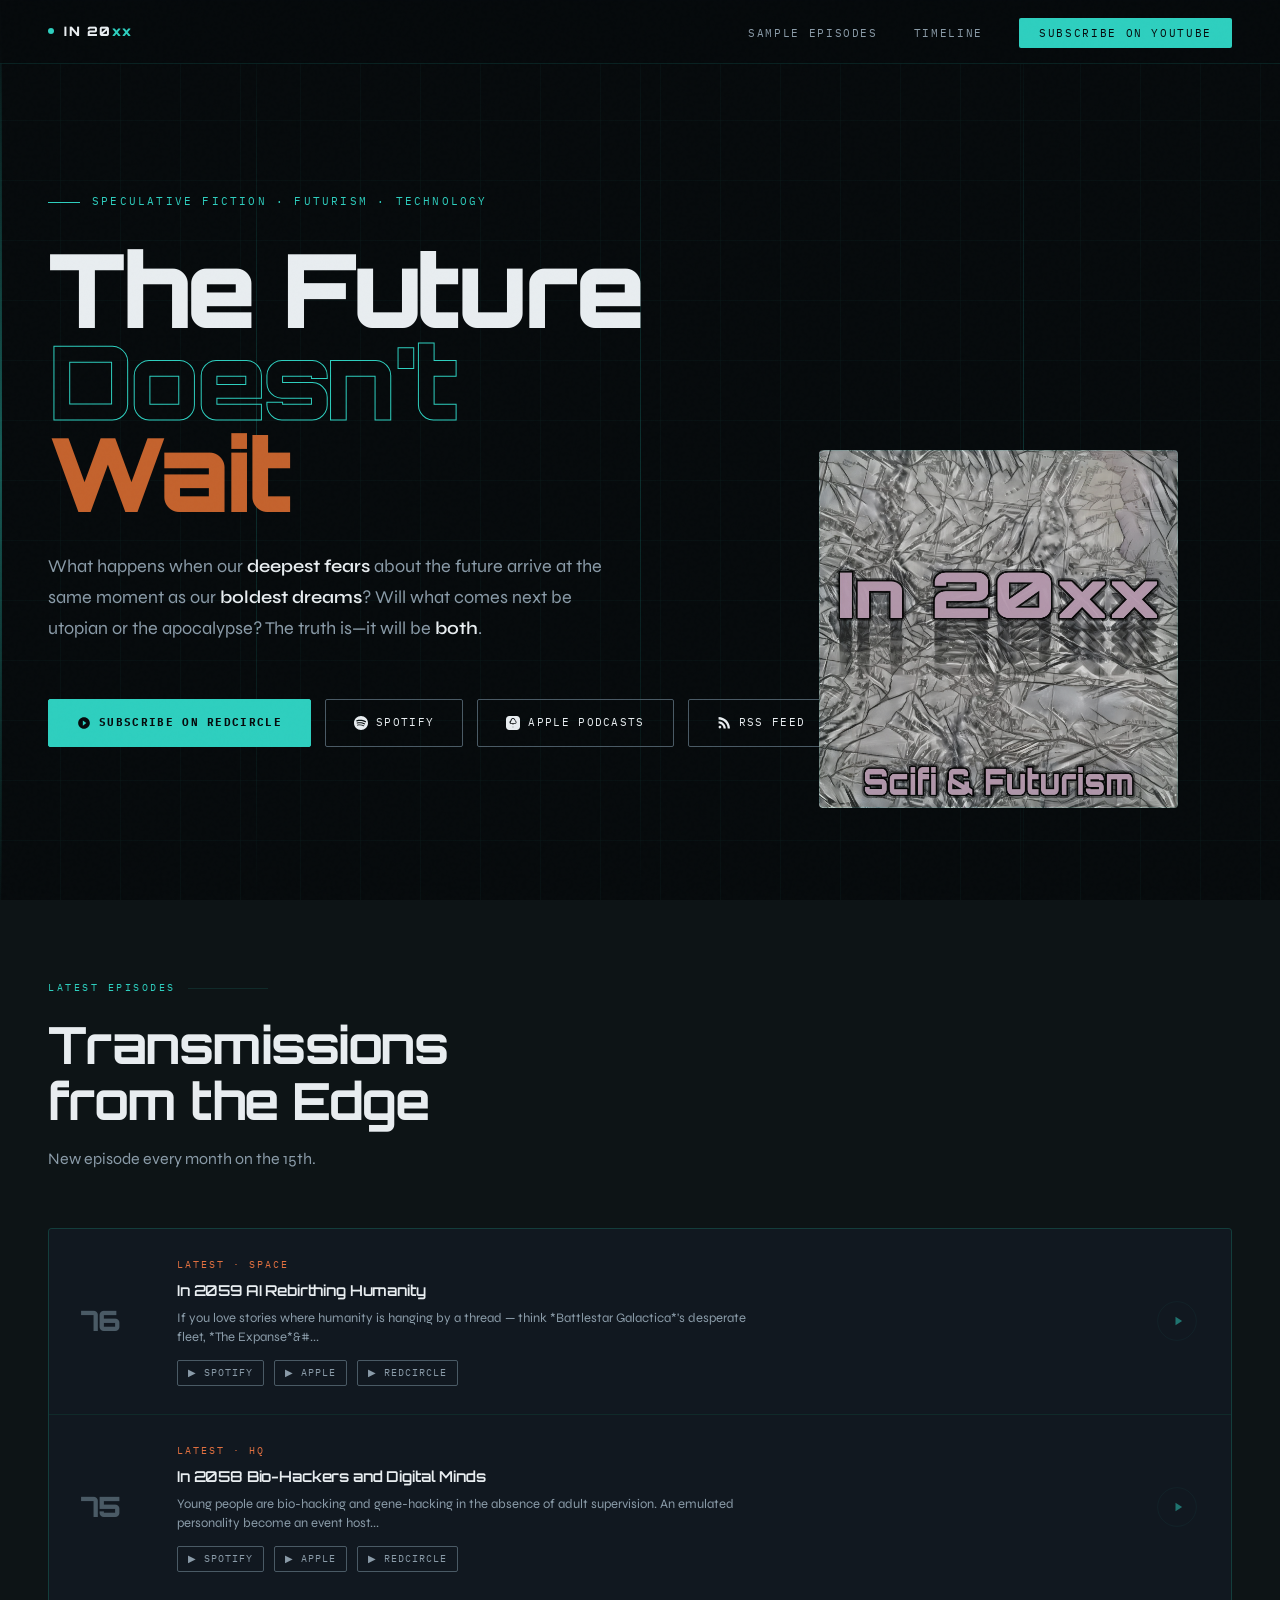
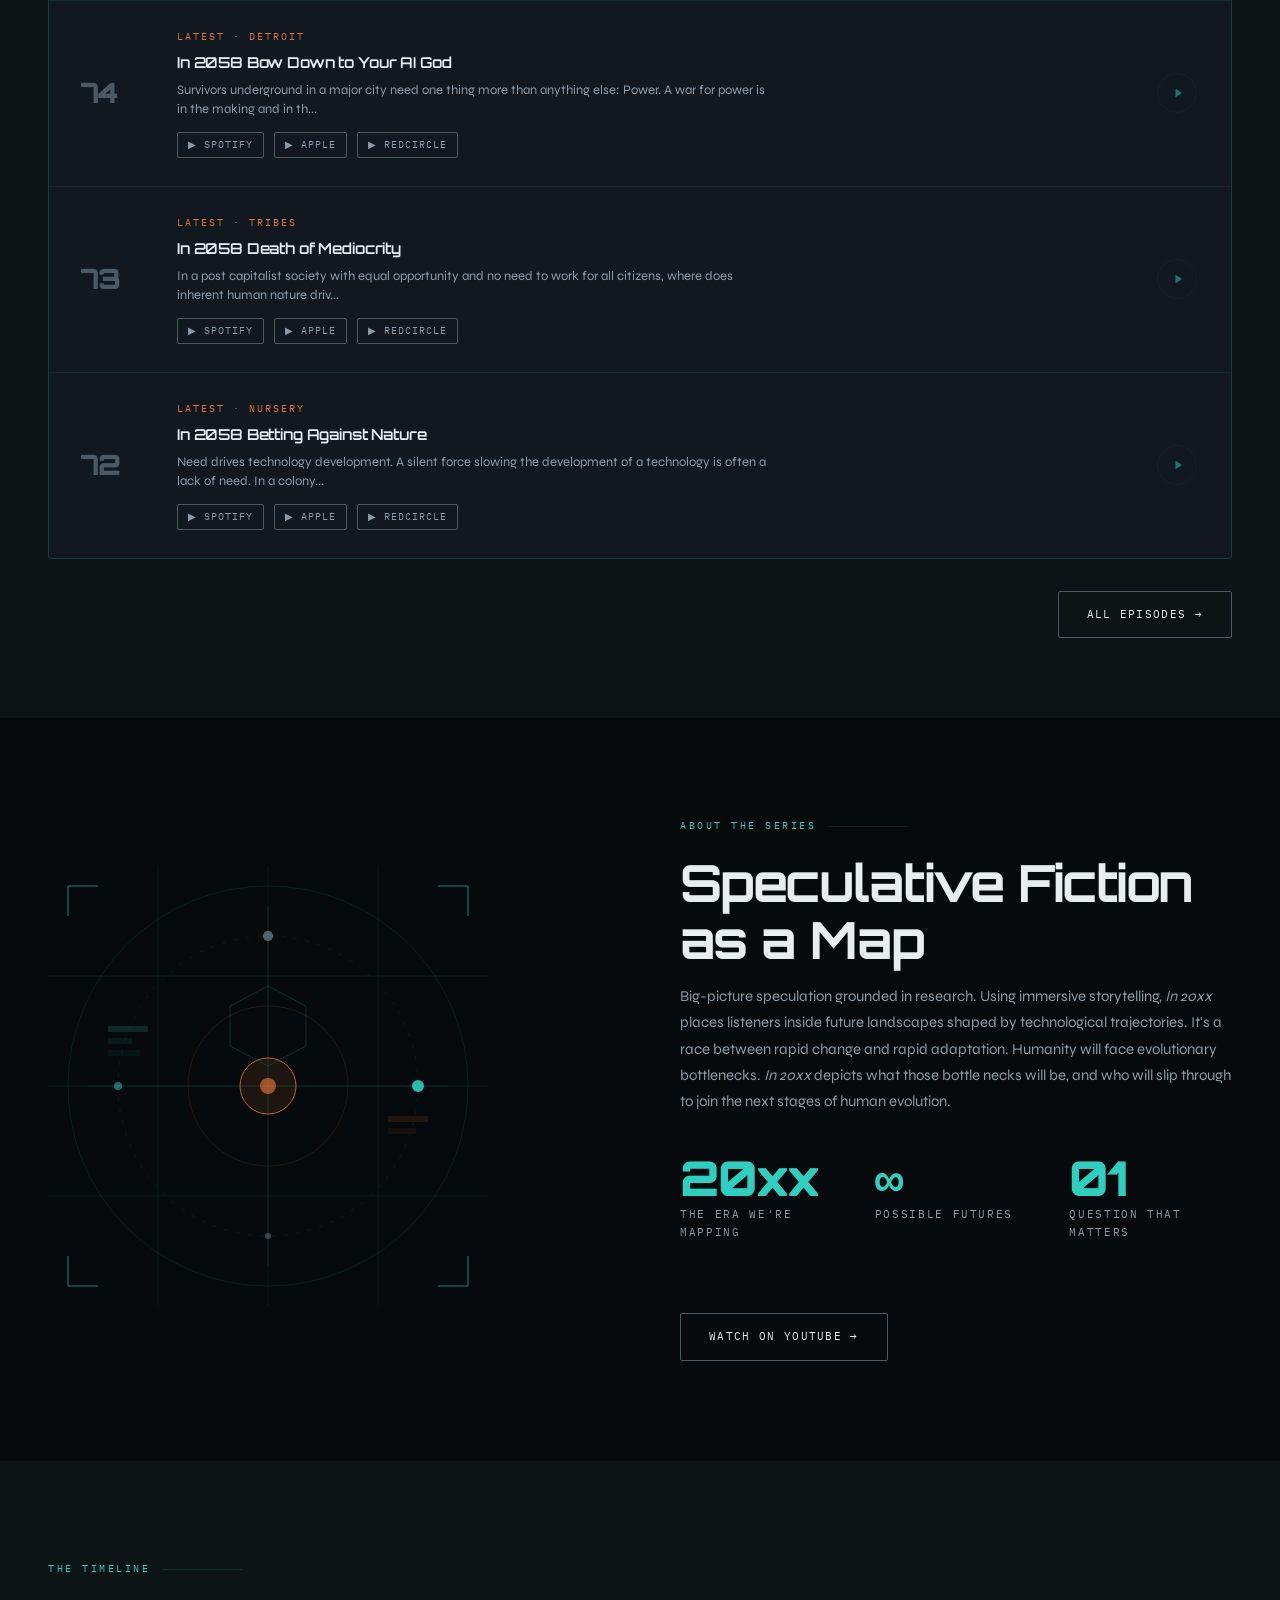
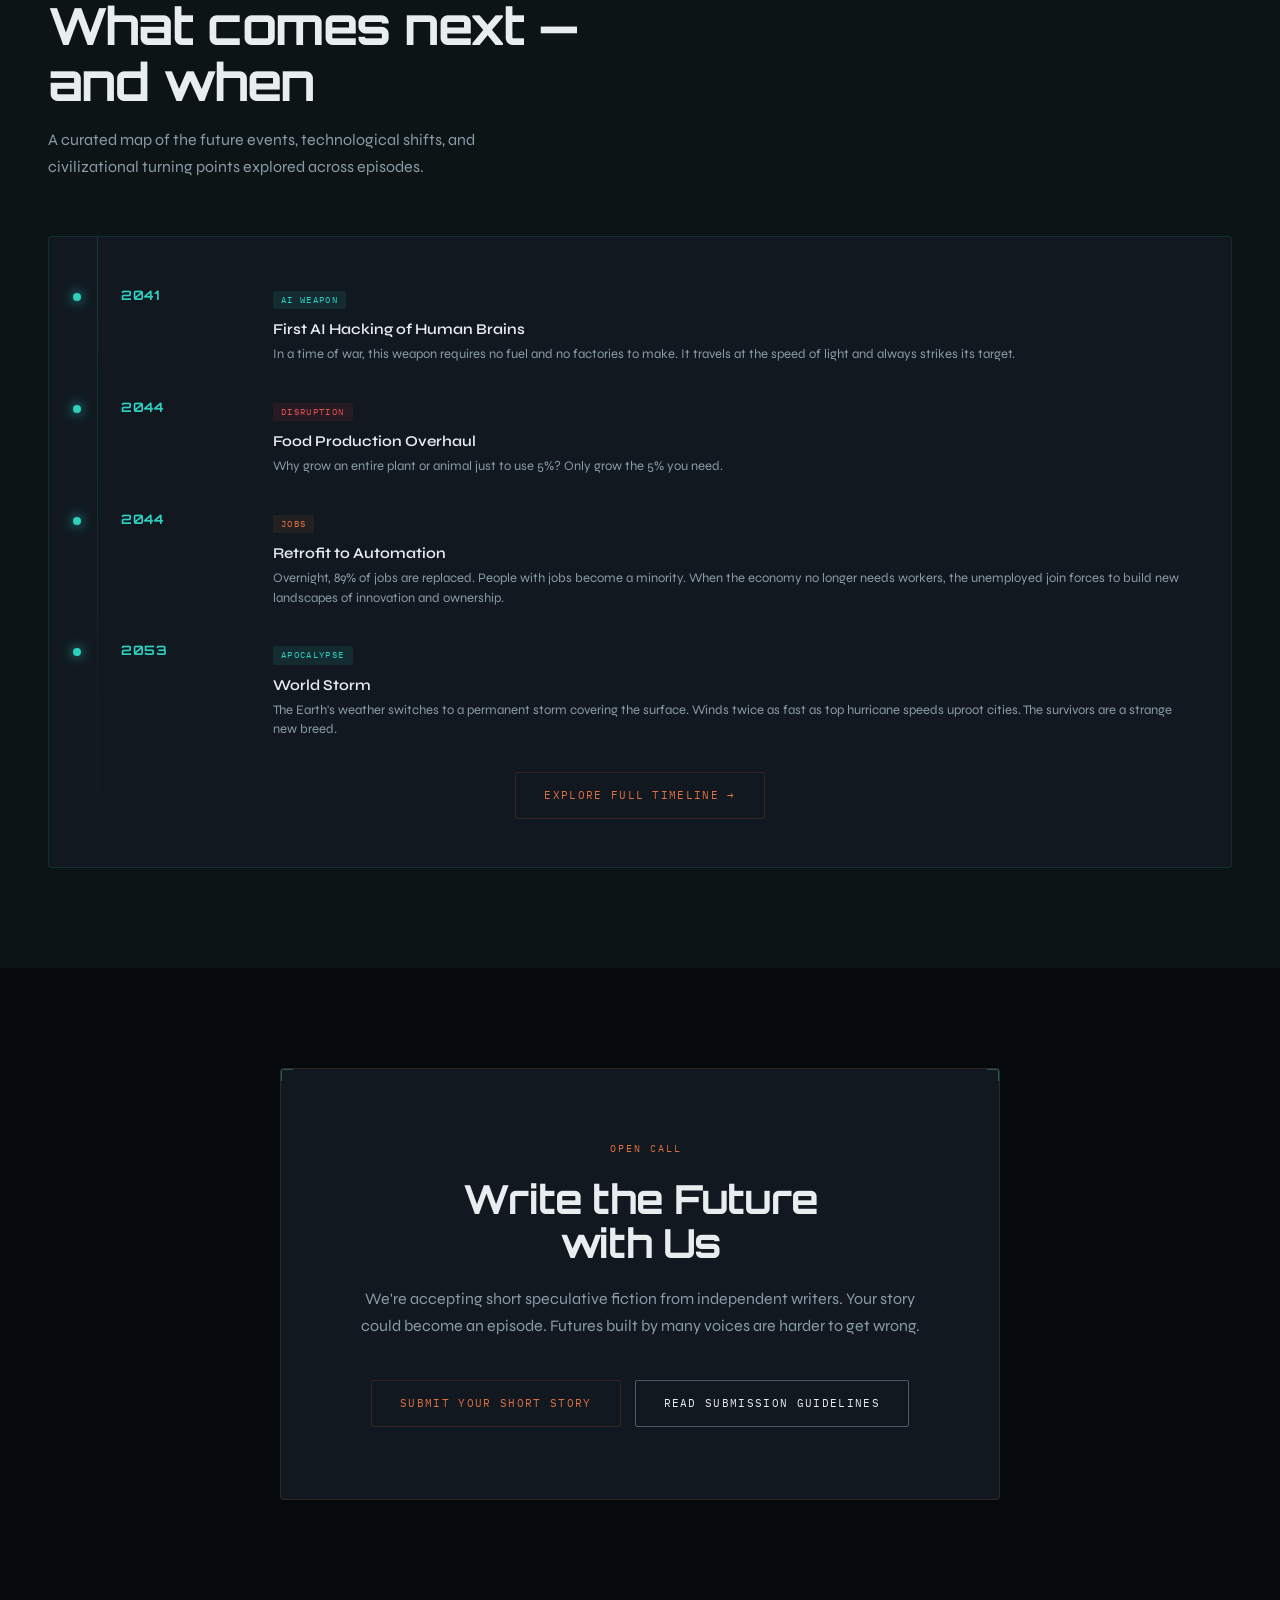
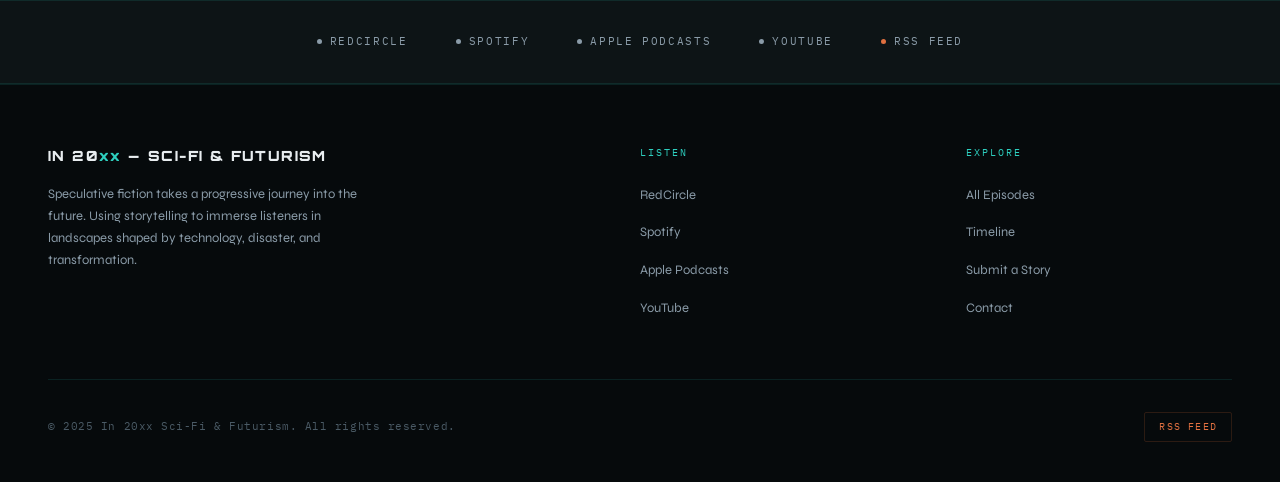
==== commit 5cf42808: "feat: add site favicon, update subscription links, and reorient hero scan animation" ====
--- a/index.html
+++ b/index.html
@@ -5,6 +5,8 @@
   <meta charset="UTF-8" />
   <meta name="viewport" content="width=device-width, initial-scale=1.0" />
   <title>In 20xx — Sci-Fi & Futurism</title>
+  <link rel="icon" type="image/x-icon" href="favicon.ico" />
+  <link rel="icon" type="image/png" sizes="64x64" href="favicon.png" />
   <link rel="preconnect" href="https://fonts.googleapis.com" />
   <link rel="preconnect" href="https://fonts.gstatic.com" crossorigin />
   <link
@@ -301,17 +303,17 @@
     .hero-scan {
       position: absolute;
       top: 0;
+      bottom: 0;
       left: 0;
-      right: 0;
-      height: 2px;
-      background: linear-gradient(90deg, transparent, var(--teal), transparent);
+      width: 2px;
+      background: linear-gradient(to bottom, transparent, var(--teal), transparent);
       opacity: 0.4;
       animation: scan 8s ease-in-out infinite;
     }
 
     @keyframes scan {
       0% {
-        top: 0;
+        left: 0;
         opacity: 0;
       }
 
@@ -324,7 +326,7 @@
       }
 
       100% {
-        top: 100%;
+        left: 100%;
         opacity: 0;
       }
     }
@@ -1230,8 +1232,8 @@
     <ul class="nav-links">
       <li><a href="#" onclick="showPage('episodes'); return false;">Sample Episodes</a></li>
       <li><a href="timeline.html">Timeline</a></li>
-      <li><a href="https://redcircle.com/shows/dd44d057-b58f-4ee0-ad5b-8c7a41368c72" target="_blank"
-          class="nav-cta">Subscribe</a></li>
+      <li><a href="https://www.youtube.com/@In20xx" target="_blank"
+          class="nav-cta">Subscribe on YouTube</a></li>
     </ul>
     <button class="nav-burger" id="burgerBtn" aria-label="Menu">
       <span></span><span></span><span></span>
@@ -1241,7 +1243,7 @@
   <div class="mobile-nav" id="mobileNav">
     <a href="#" onclick="showPage('episodes'); closeMobileNav(); return false;">Sample Episodes</a>
     <a href="#" onclick="showPage('timeline'); closeMobileNav(); return false;">Timeline</a>
-    <a href="https://redcircle.com/shows/dd44d057-b58f-4ee0-ad5b-8c7a41368c72" target="_blank">Subscribe →</a>
+    <a href="https://www.youtube.com/@In20xx" target="_blank">Subscribe on YouTube →</a>
   </div>
 
   <!-- ═══════════════════════════════ HOME PAGE ═══════════════════════════════ -->
@@ -1659,9 +1661,10 @@
   <div id="page-episodes" class="page-section">
 
     <div class="episodes-page-header grid-bg">
-      <div class="section-label">All Transmissions</div>
-      <h1 class="section-title">Sample Episodes</h1>
-      <p class="section-desc" style="margin-bottom:0;">Every dispatch from the edge of tomorrow. Listen anywhere.</p>
+      <div class="section-label">Sample Transmissions</div>
+      <h1 class="section-title">Featured Episodes</h1>
+      <p class="section-desc" style="margin-bottom:0;">A curated selection of dispatches from the edge of tomorrow.
+        Listen anywhere.</p>
     </div>
 
     <div class="episodes-full">
@@ -1675,12 +1678,13 @@
 
       <div class="episodes-grid">
         <div class="episode-card">
-          <div class="ep-num">05</div>
+          <div class="ep-num">01</div>
           <div class="ep-body">
-            <div class="ep-tag">Technology · Memory</div>
-            <div class="ep-title">The Architect of Forgetting</div>
-            <div class="ep-desc">When memory becomes a subscription service, who controls what you remember? A deep dive
-              into neural data markets and cognitive sovereignty.</div>
+            <div class="ep-tag">AI · Society</div>
+            <div class="ep-title">In 2040 Saturation of Artificial Intelligence</div>
+            <div class="ep-desc">Marvin, a hardworking man burdened by financial stress and personal doubts, finds
+              himself at the center of a rapidly changing society where automation replaces human workers, artificial
+              intelligence reshapes relationships, and surveillance encroaches on privacy.</div>
             <div class="ep-listen-row">
               <a href="https://open.spotify.com/show/2iweVZHyqBiu9ncpH9nWBp" class="ep-listen-link" target="_blank">▶
                 Spotify</a>
@@ -1690,20 +1694,22 @@
                 target="_blank">▶ RedCircle</a>
               <a href="https://www.youtube.com/@In20xx" class="ep-listen-link" target="_blank">▶ YouTube</a>
             </div>
-            <div class="ep-meta">Duration: 38 min · Released Jan 2025</div>
-          </div>
-          <div class="ep-play"><svg viewBox="0 0 24 24">
+            <div class="ep-meta">Duration: 63 min · Released Jun 2022</div>
+          </div>
+          <div class="ep-play" style="cursor: pointer;"
+            data-audio="https://audio4.redcircle.com/episodes/d7bf1ba4-fd82-4830-a073-14a4c5383bf0/stream.mp3"><svg
+              viewBox="0 0 24 24">
               <path d="M8 5v14l11-7z" />
             </svg></div>
         </div>
 
         <div class="episode-card">
-          <div class="ep-num">04</div>
+          <div class="ep-num">11</div>
           <div class="ep-body">
-            <div class="ep-tag">Climate · Survival</div>
-            <div class="ep-title">Meridian Protocol</div>
-            <div class="ep-desc">In 2041, three billion people live in permanent migration. The story of the last city
-              that stood still — and why it fell.</div>
+            <div class="ep-tag">Space · Survival</div>
+            <div class="ep-title">In 2043 Space Port One</div>
+            <div class="ep-desc">As Space Port One, orbiting Earth, finishes its first ring and begins rotating to
+              create artificial gravity, the media attack on Earth cuts the crew in space off from supplies.</div>
             <div class="ep-listen-row">
               <a href="https://open.spotify.com/show/2iweVZHyqBiu9ncpH9nWBp" class="ep-listen-link" target="_blank">▶
                 Spotify</a>
@@ -1713,20 +1719,25 @@
                 target="_blank">▶ RedCircle</a>
               <a href="https://www.youtube.com/@In20xx" class="ep-listen-link" target="_blank">▶ YouTube</a>
             </div>
-            <div class="ep-meta">Duration: 44 min · Released Nov 2024</div>
-          </div>
-          <div class="ep-play"><svg viewBox="0 0 24 24">
+            <div class="ep-meta">Duration: 23 min · Released Sep 2022</div>
+          </div>
+          <div class="ep-play" style="cursor: pointer;"
+            data-audio="https://audio4.redcircle.com/episodes/dca81734-9e97-4692-9b8d-bc62dda7c2a4/stream.mp3"><svg
+              viewBox="0 0 24 24">
               <path d="M8 5v14l11-7z" />
             </svg></div>
         </div>
 
         <div class="episode-card">
-          <div class="ep-num">03</div>
+          <div class="ep-num">26</div>
           <div class="ep-body">
             <div class="ep-tag">AI · Society</div>
-            <div class="ep-title">The Consensus Engine</div>
-            <div class="ep-desc">Democracy runs on algorithms now. What happens when the machine disagrees with the
-              majority — and it's right?</div>
+            <div class="ep-title">In 2047 The Last Beautician</div>
+            <div class="ep-desc">A future where robots replace human hair stylists, causing many salons to close down.
+              New autonomous robot-operated hair salons open, offering a wide range of beauty services. Lynx, a stylist
+              featured on The Ultimate Makeover Challenge, becomes one of the famous beauticians cloned through deep
+              learning and available for selection on kiosk screens. In the fourth year, Lynx's contract with Biotic is
+              completed, and she struggles to find work without being recorded by robots.</div>
             <div class="ep-listen-row">
               <a href="https://open.spotify.com/show/2iweVZHyqBiu9ncpH9nWBp" class="ep-listen-link" target="_blank">▶
                 Spotify</a>
@@ -1736,20 +1747,24 @@
                 target="_blank">▶ RedCircle</a>
               <a href="https://www.youtube.com/@In20xx" class="ep-listen-link" target="_blank">▶ YouTube</a>
             </div>
-            <div class="ep-meta">Duration: 51 min · Released Sep 2024</div>
-          </div>
-          <div class="ep-play"><svg viewBox="0 0 24 24">
+            <div class="ep-meta">Duration: 26 min · Released Mar 2023</div>
+          </div>
+          <div class="ep-play" style="cursor: pointer;"
+            data-audio="https://audio4.redcircle.com/episodes/d06cbe6d-6059-4511-be22-92fc81bde175/stream.mp3"><svg
+              viewBox="0 0 24 24">
               <path d="M8 5v14l11-7z" />
             </svg></div>
         </div>
 
         <div class="episode-card">
-          <div class="ep-num">02</div>
+          <div class="ep-num">52</div>
           <div class="ep-body">
-            <div class="ep-tag">Biology · Ethics</div>
-            <div class="ep-title">Species Optional</div>
-            <div class="ep-desc">Gene editing becomes consumer tech. A family navigates what it means to be human when
-              human is just one option on the menu.</div>
+            <div class="ep-tag">Technology · Survival</div>
+            <div class="ep-title">In 2053 Hacker's Prison Break</div>
+            <div class="ep-desc">In a world ravaged by a catastrophic storm, a daring hacker named Tessa finds herself
+              imprisoned in a maximum-security facility. With the world in chaos and the prison on the brink of
+              collapse, Tessa must use her extraordinary skills to not only escape but also to restore the internet and
+              communication systems that have been destroyed.</div>
             <div class="ep-listen-row">
               <a href="https://open.spotify.com/show/2iweVZHyqBiu9ncpH9nWBp" class="ep-listen-link" target="_blank">▶
                 Spotify</a>
@@ -1759,20 +1774,25 @@
                 target="_blank">▶ RedCircle</a>
               <a href="https://www.youtube.com/@In20xx" class="ep-listen-link" target="_blank">▶ YouTube</a>
             </div>
-            <div class="ep-meta">Duration: 42 min · Released Jul 2024</div>
-          </div>
-          <div class="ep-play"><svg viewBox="0 0 24 24">
+            <div class="ep-meta">Duration: 47 min · Released Apr 2024</div>
+          </div>
+          <div class="ep-play" style="cursor: pointer;"
+            data-audio="https://audio4.redcircle.com/episodes/f9c3e821-1e2b-46a1-83e9-c42cb3f3a6b8/stream.mp3"><svg
+              viewBox="0 0 24 24">
               <path d="M8 5v14l11-7z" />
             </svg></div>
         </div>
 
         <div class="episode-card">
-          <div class="ep-num">01</div>
+          <div class="ep-num">77</div>
           <div class="ep-body">
-            <div class="ep-tag">Pilot · Civilization</div>
-            <div class="ep-title">In 20xx — Prologue</div>
-            <div class="ep-desc">Where do we begin? A tour through the landscapes we're building — knowingly and not —
-              as technology accelerates past our ability to govern it.</div>
+            <div class="ep-tag">AI · Simulation</div>
+            <div class="ep-title">In 2059 A Nesting World for Emulated Minds (Tessa)</div>
+            <div class="ep-desc">It's 2052, and Tessa is at a street festival in Pittsburgh with her friend Brenda. The
+              city has been transformed for the night. Tessa is busy mentally reverse-engineering all of it, finding the
+              mechanics behind the magic. Then the scene cuts. When Tessa opens her eyes again, it's seven years later.
+              She's in a room she doesn't recognize. Tessa is dead. Or her original body is. What's running now is
+              something else — a digital version of her mind, brought back online inside a simulation.</div>
             <div class="ep-listen-row">
               <a href="https://open.spotify.com/show/2iweVZHyqBiu9ncpH9nWBp" class="ep-listen-link" target="_blank">▶
                 Spotify</a>
@@ -1782,9 +1802,11 @@
                 target="_blank">▶ RedCircle</a>
               <a href="https://www.youtube.com/@In20xx" class="ep-listen-link" target="_blank">▶ YouTube</a>
             </div>
-            <div class="ep-meta">Duration: 29 min · Released May 2024</div>
-          </div>
-          <div class="ep-play"><svg viewBox="0 0 24 24">
+            <div class="ep-meta">Duration: 60 min · Released Apr 2026</div>
+          </div>
+          <div class="ep-play" style="cursor: pointer;"
+            data-audio="https://audio4.redcircle.com/episodes/9393e4bd-4af9-4a8b-8d85-03cd6414098b/stream.mp3"><svg
+              viewBox="0 0 24 24">
               <path d="M8 5v14l11-7z" />
             </svg></div>
         </div>
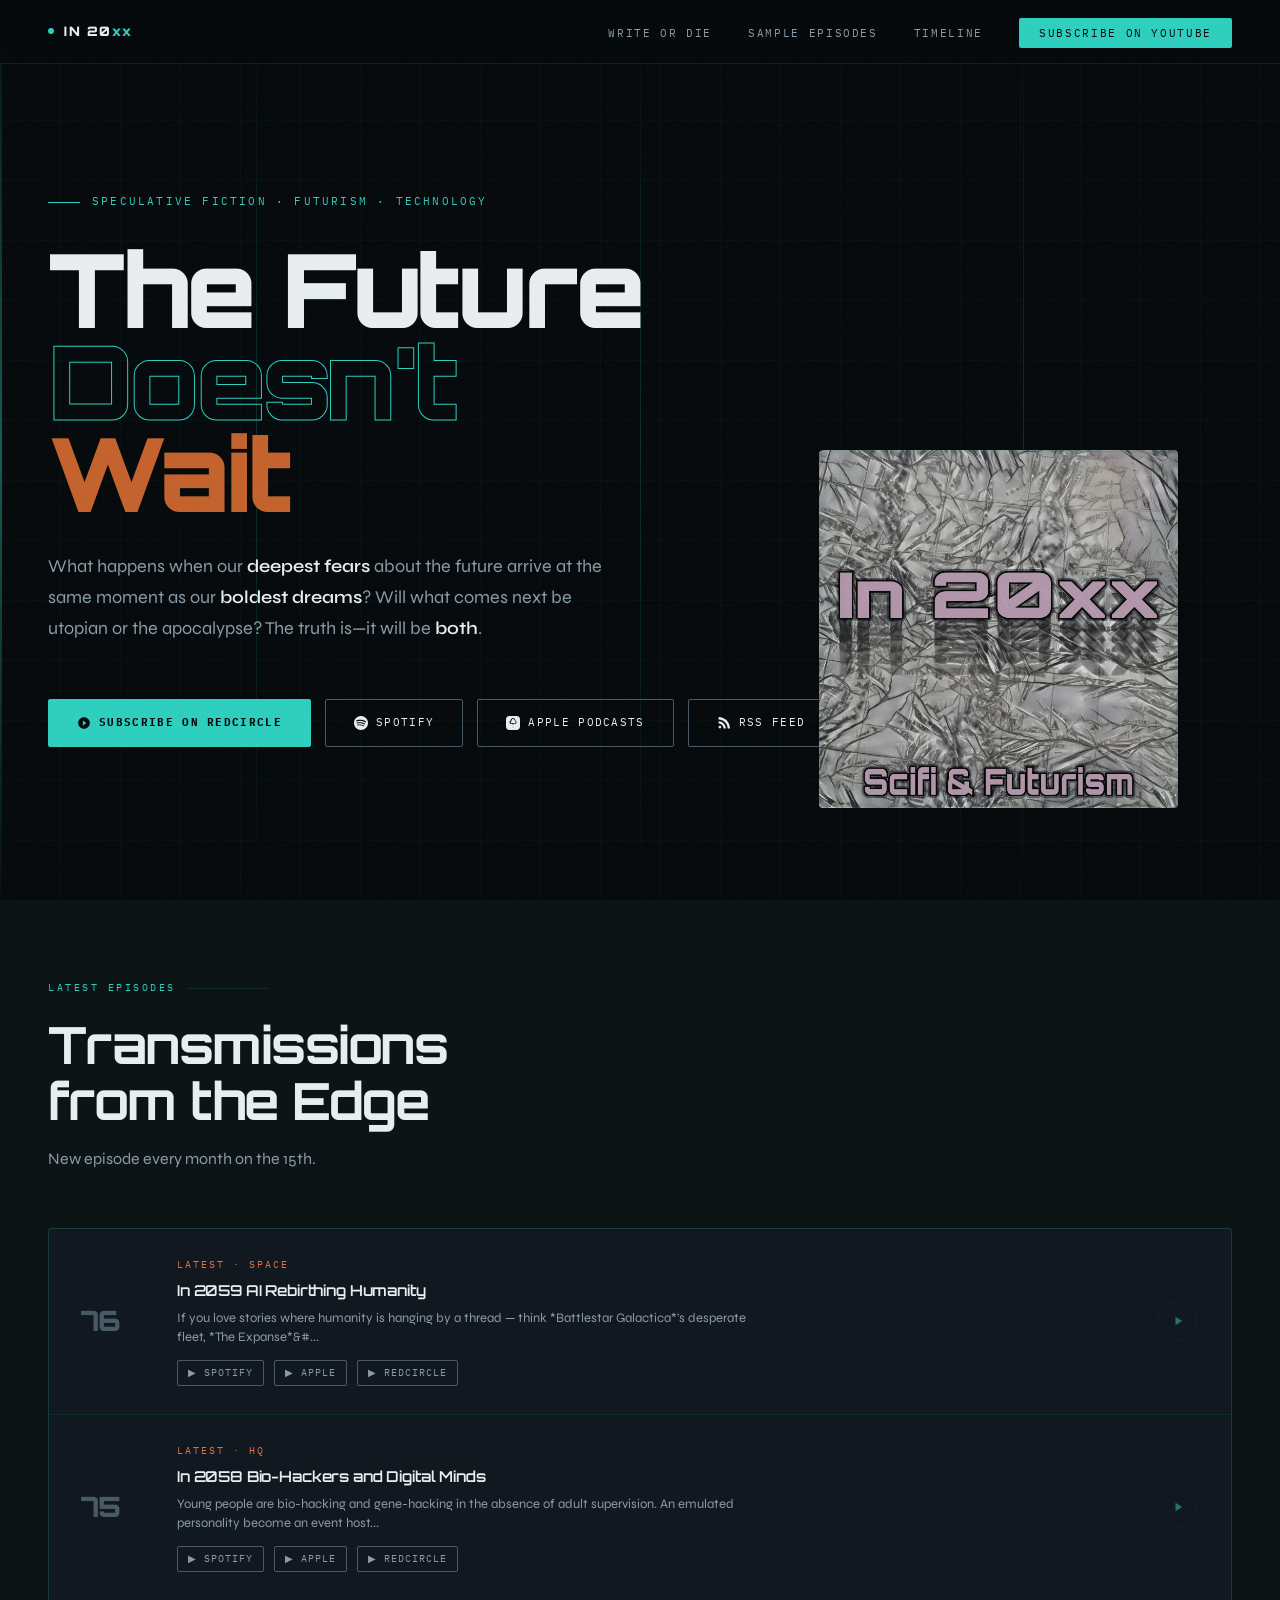
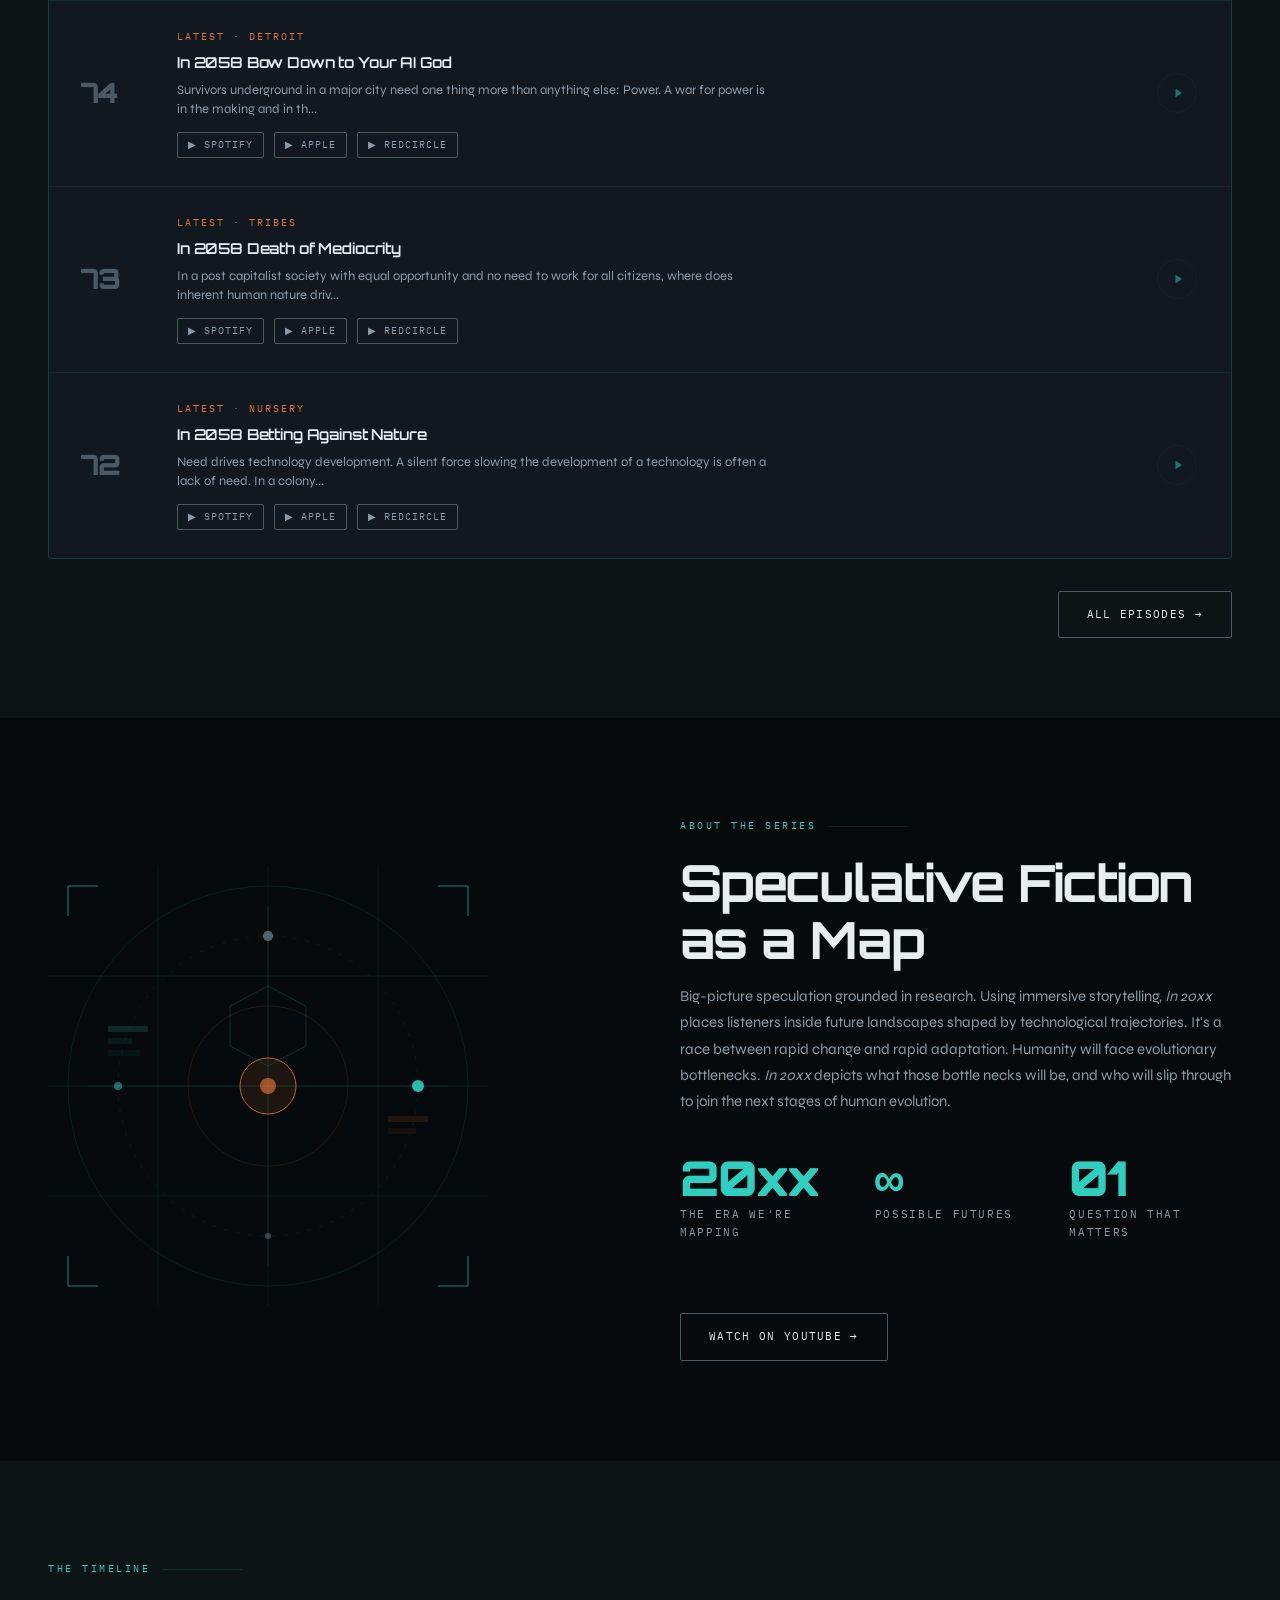
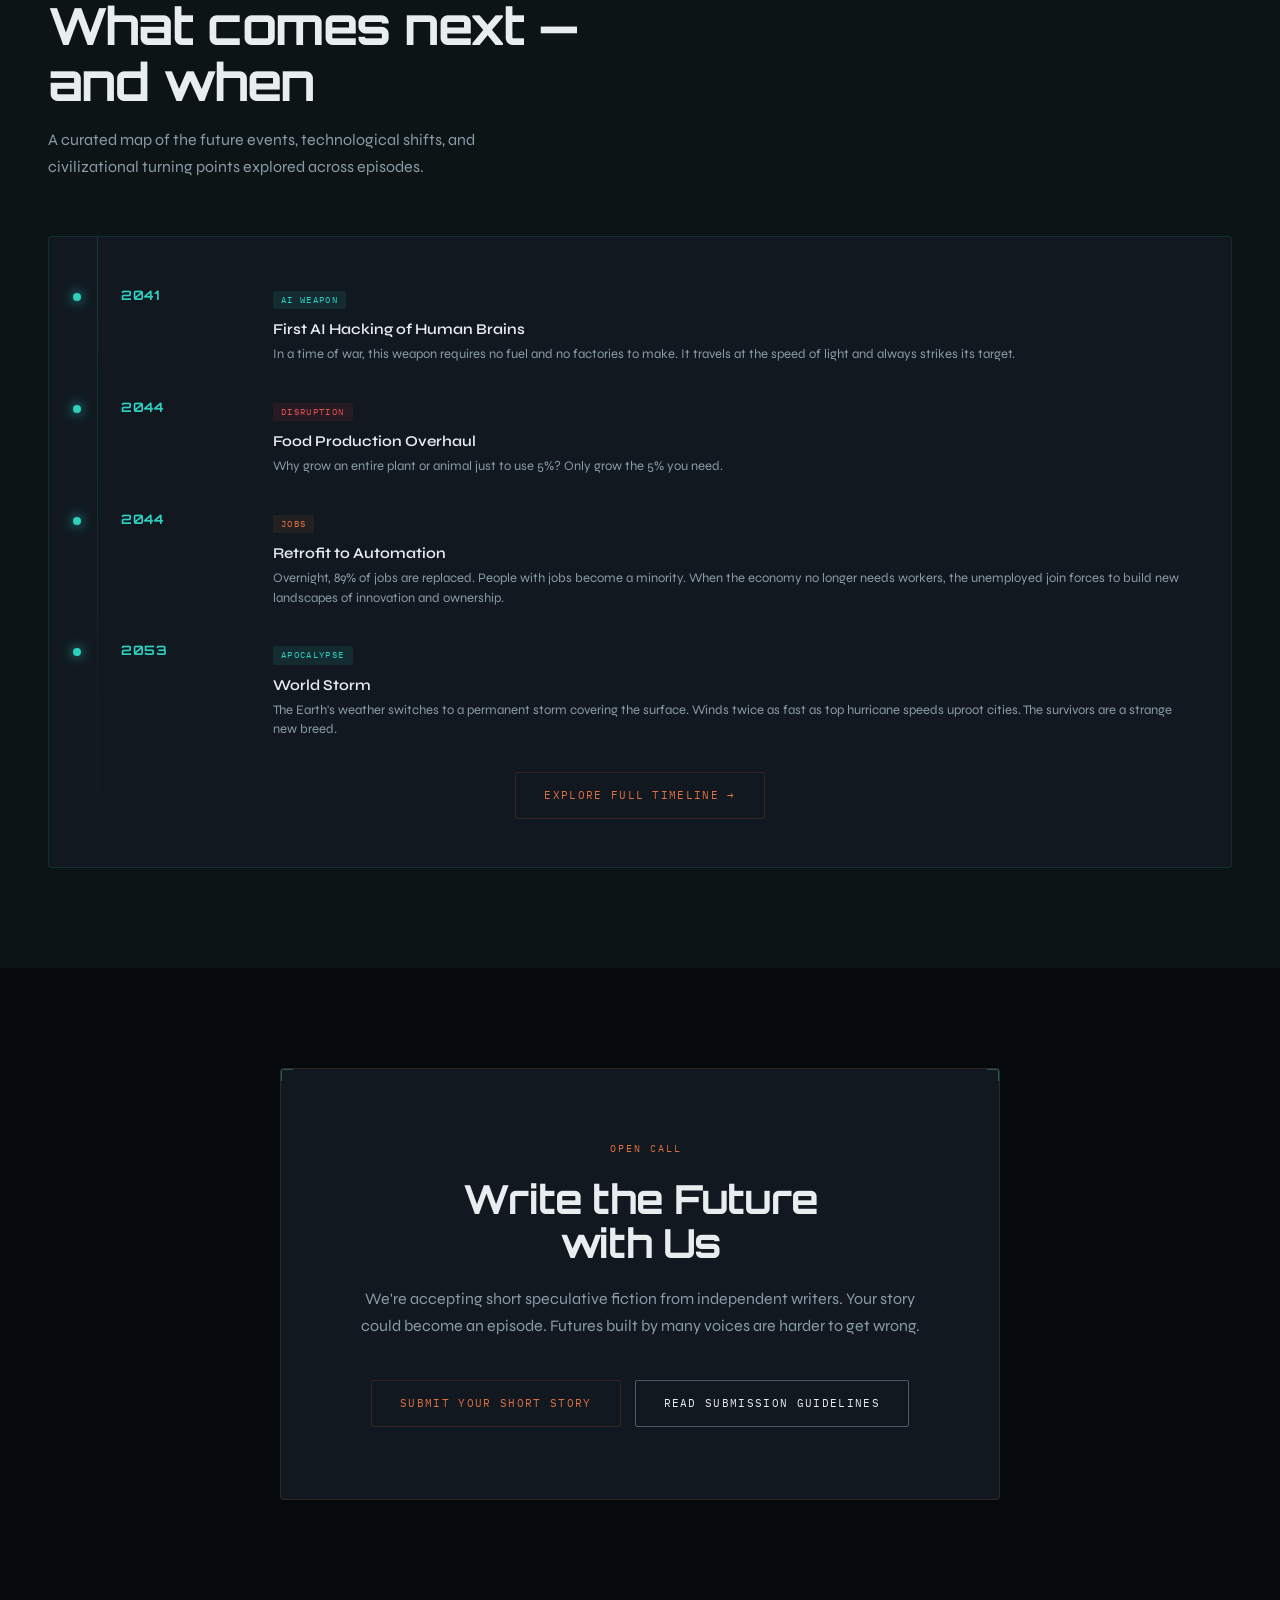
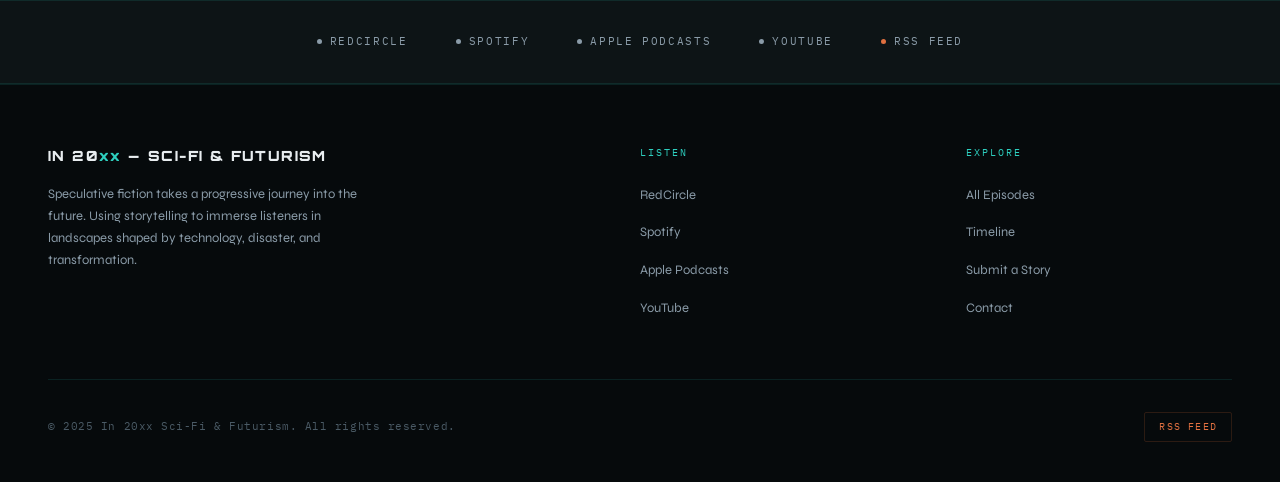
==== commit d84ca754: "added write or die" ====
--- a/index.html
+++ b/index.html
@@ -1230,6 +1230,7 @@
       <div>IN 20<span>xx</span></div>
     </a>
     <ul class="nav-links">
+      <li><a href="https://writeordie.in20xx.com" target="_blank" rel="noopener noreferrer">WRITE OR DIE</a></li>
       <li><a href="#" onclick="showPage('episodes'); return false;">Sample Episodes</a></li>
       <li><a href="timeline.html">Timeline</a></li>
       <li><a href="https://www.youtube.com/@In20xx" target="_blank"
@@ -1241,6 +1242,7 @@
   </nav>
 
   <div class="mobile-nav" id="mobileNav">
+    <a href="https://writeordie.in20xx.com" target="_blank" rel="noopener noreferrer">WRITE OR DIE</a>
     <a href="#" onclick="showPage('episodes'); closeMobileNav(); return false;">Sample Episodes</a>
     <a href="#" onclick="showPage('timeline'); closeMobileNav(); return false;">Timeline</a>
     <a href="https://www.youtube.com/@In20xx" target="_blank">Subscribe on YouTube →</a>
@@ -2054,4 +2056,4 @@
   </script>
 </body>
 
-</html>+</html>
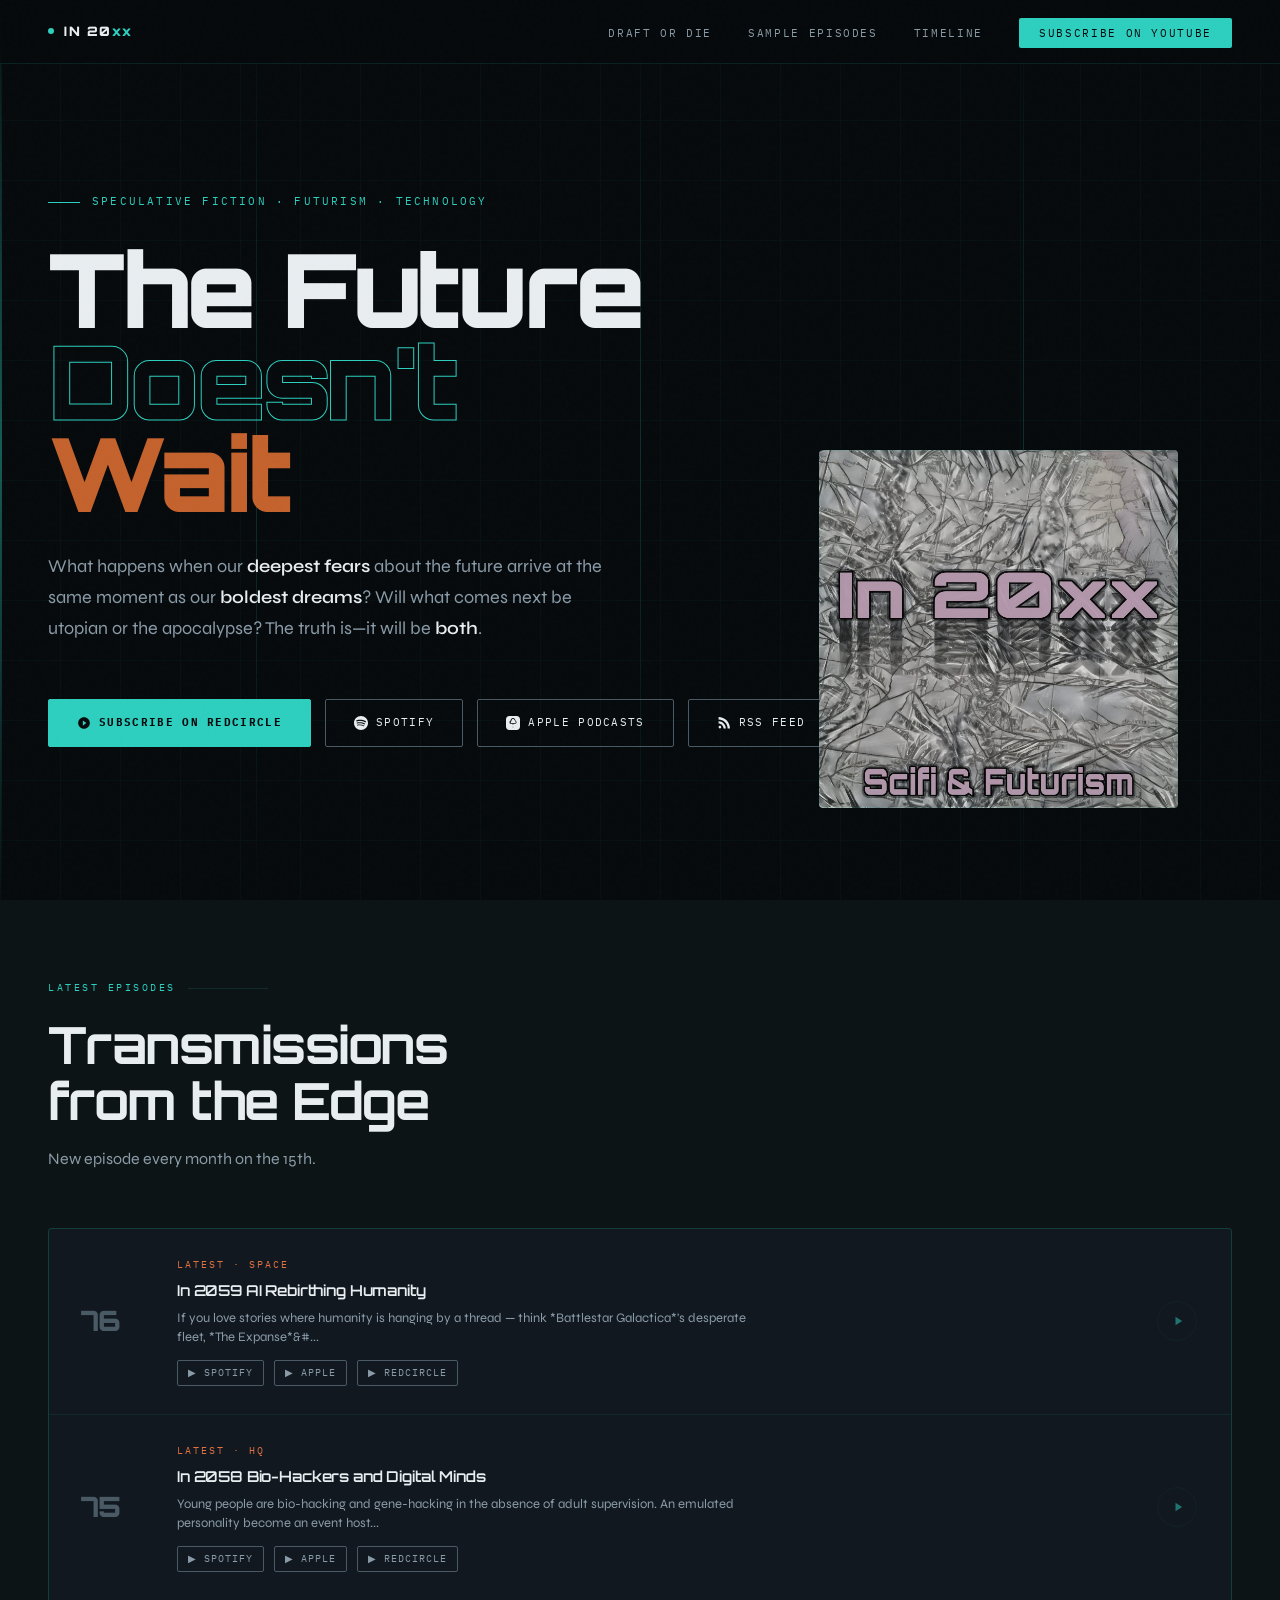
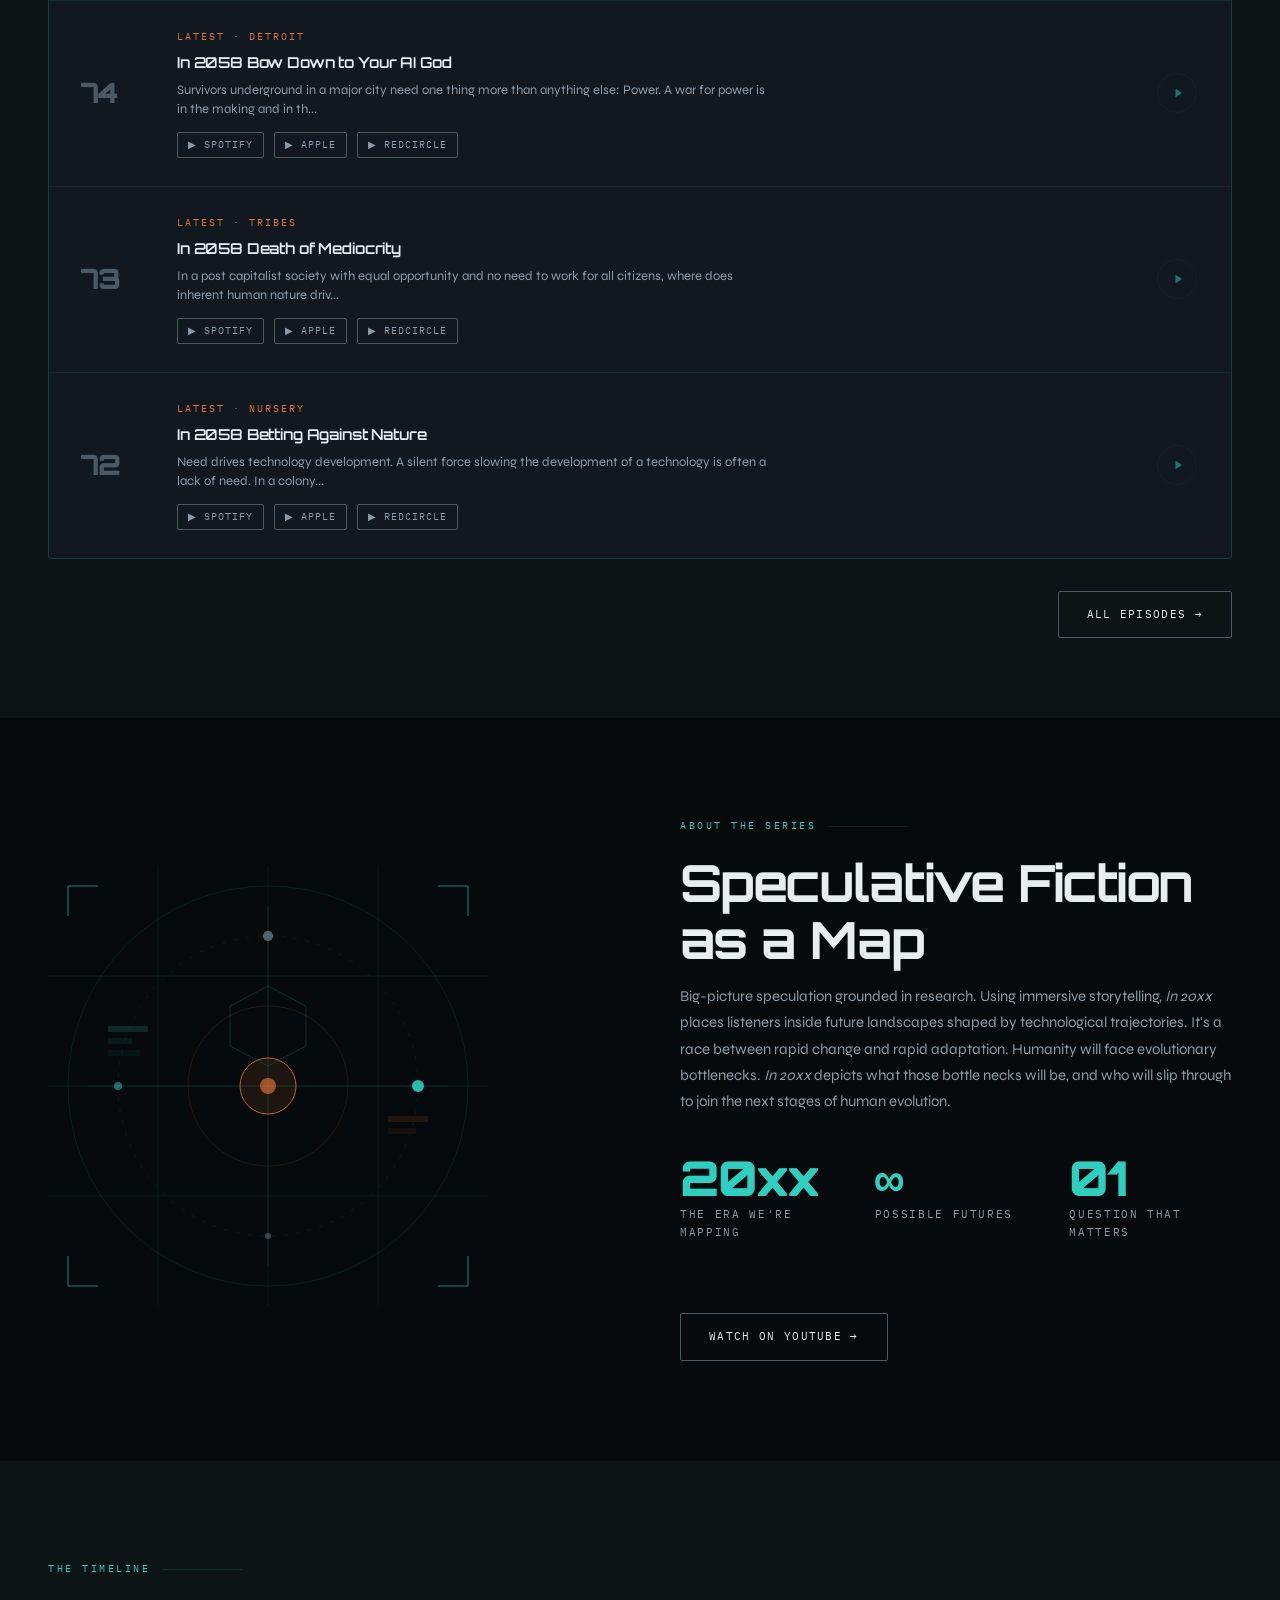
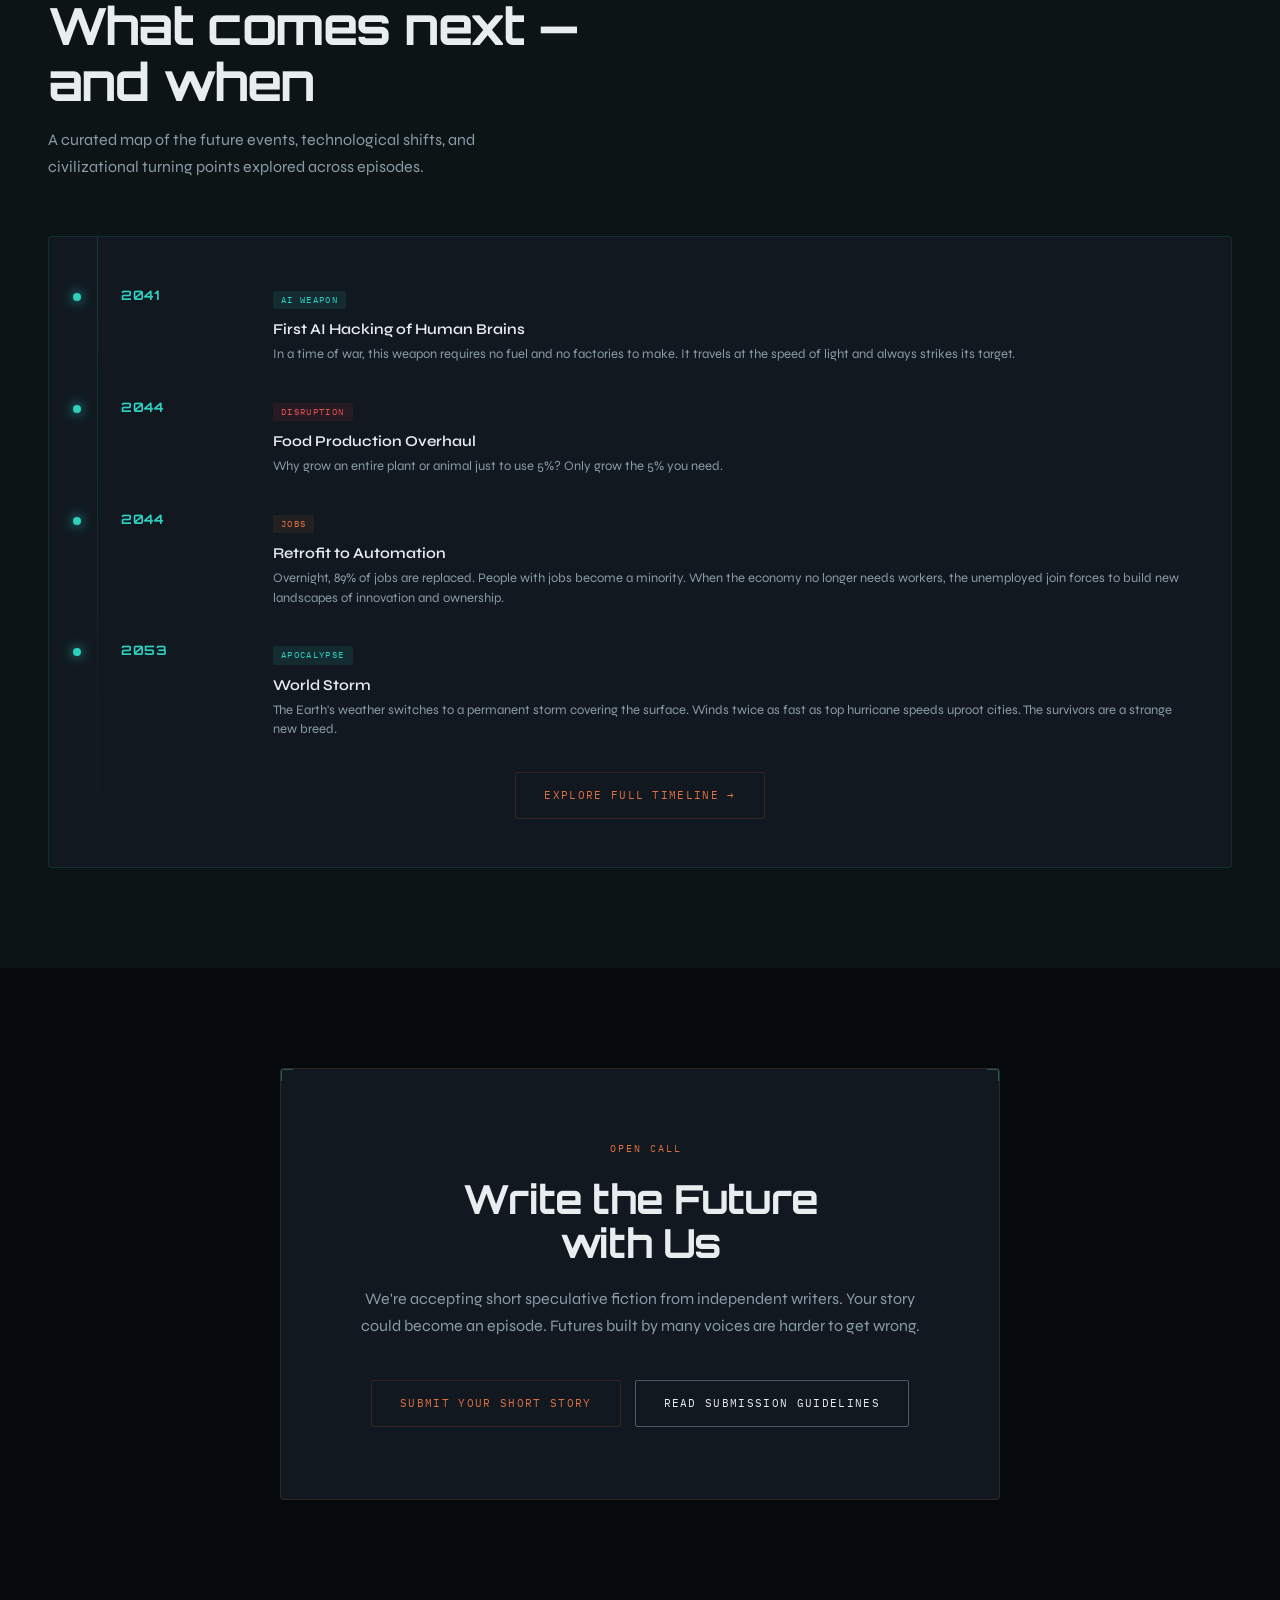
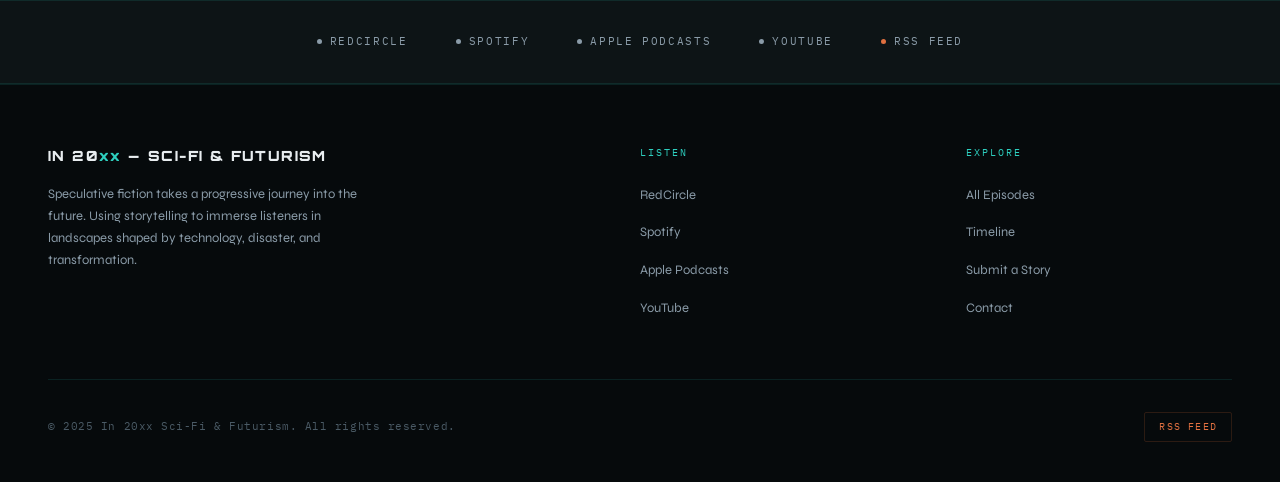
==== commit 7dca7224: "draftordie" ====
--- a/index.html
+++ b/index.html
@@ -1230,7 +1230,7 @@
       <div>IN 20<span>xx</span></div>
     </a>
     <ul class="nav-links">
-      <li><a href="https://writeordie.in20xx.com" target="_blank" rel="noopener noreferrer">WRITE OR DIE</a></li>
+      <li><a href="https://draftordie.in20xx.com" target="_blank" rel="noopener noreferrer">DRAFT OR DIE</a></li>
       <li><a href="#" onclick="showPage('episodes'); return false;">Sample Episodes</a></li>
       <li><a href="timeline.html">Timeline</a></li>
       <li><a href="https://www.youtube.com/@In20xx" target="_blank"
@@ -1242,7 +1242,7 @@
   </nav>
 
   <div class="mobile-nav" id="mobileNav">
-    <a href="https://writeordie.in20xx.com" target="_blank" rel="noopener noreferrer">WRITE OR DIE</a>
+    <a href="https://draftordie.in20xx.com" target="_blank" rel="noopener noreferrer">DRAFT OR DIE</a>
     <a href="#" onclick="showPage('episodes'); closeMobileNav(); return false;">Sample Episodes</a>
     <a href="#" onclick="showPage('timeline'); closeMobileNav(); return false;">Timeline</a>
     <a href="https://www.youtube.com/@In20xx" target="_blank">Subscribe on YouTube →</a>
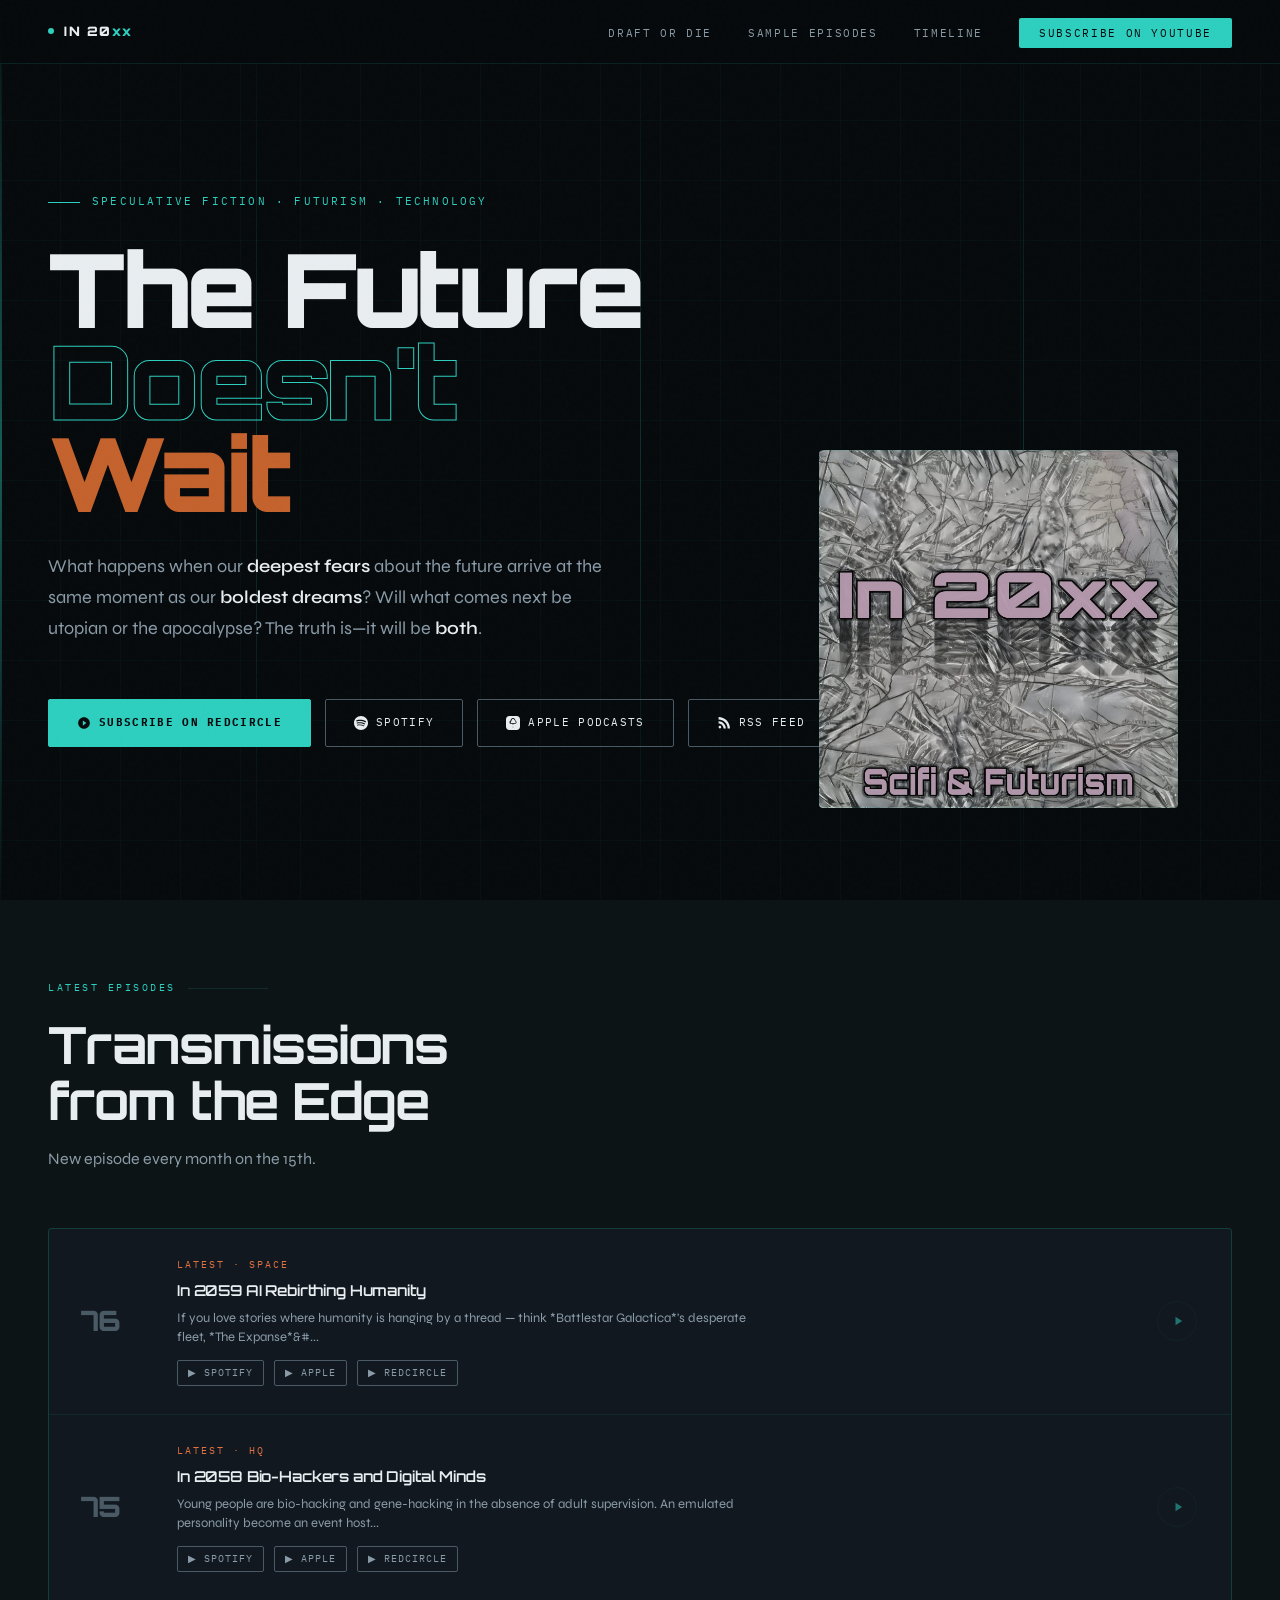
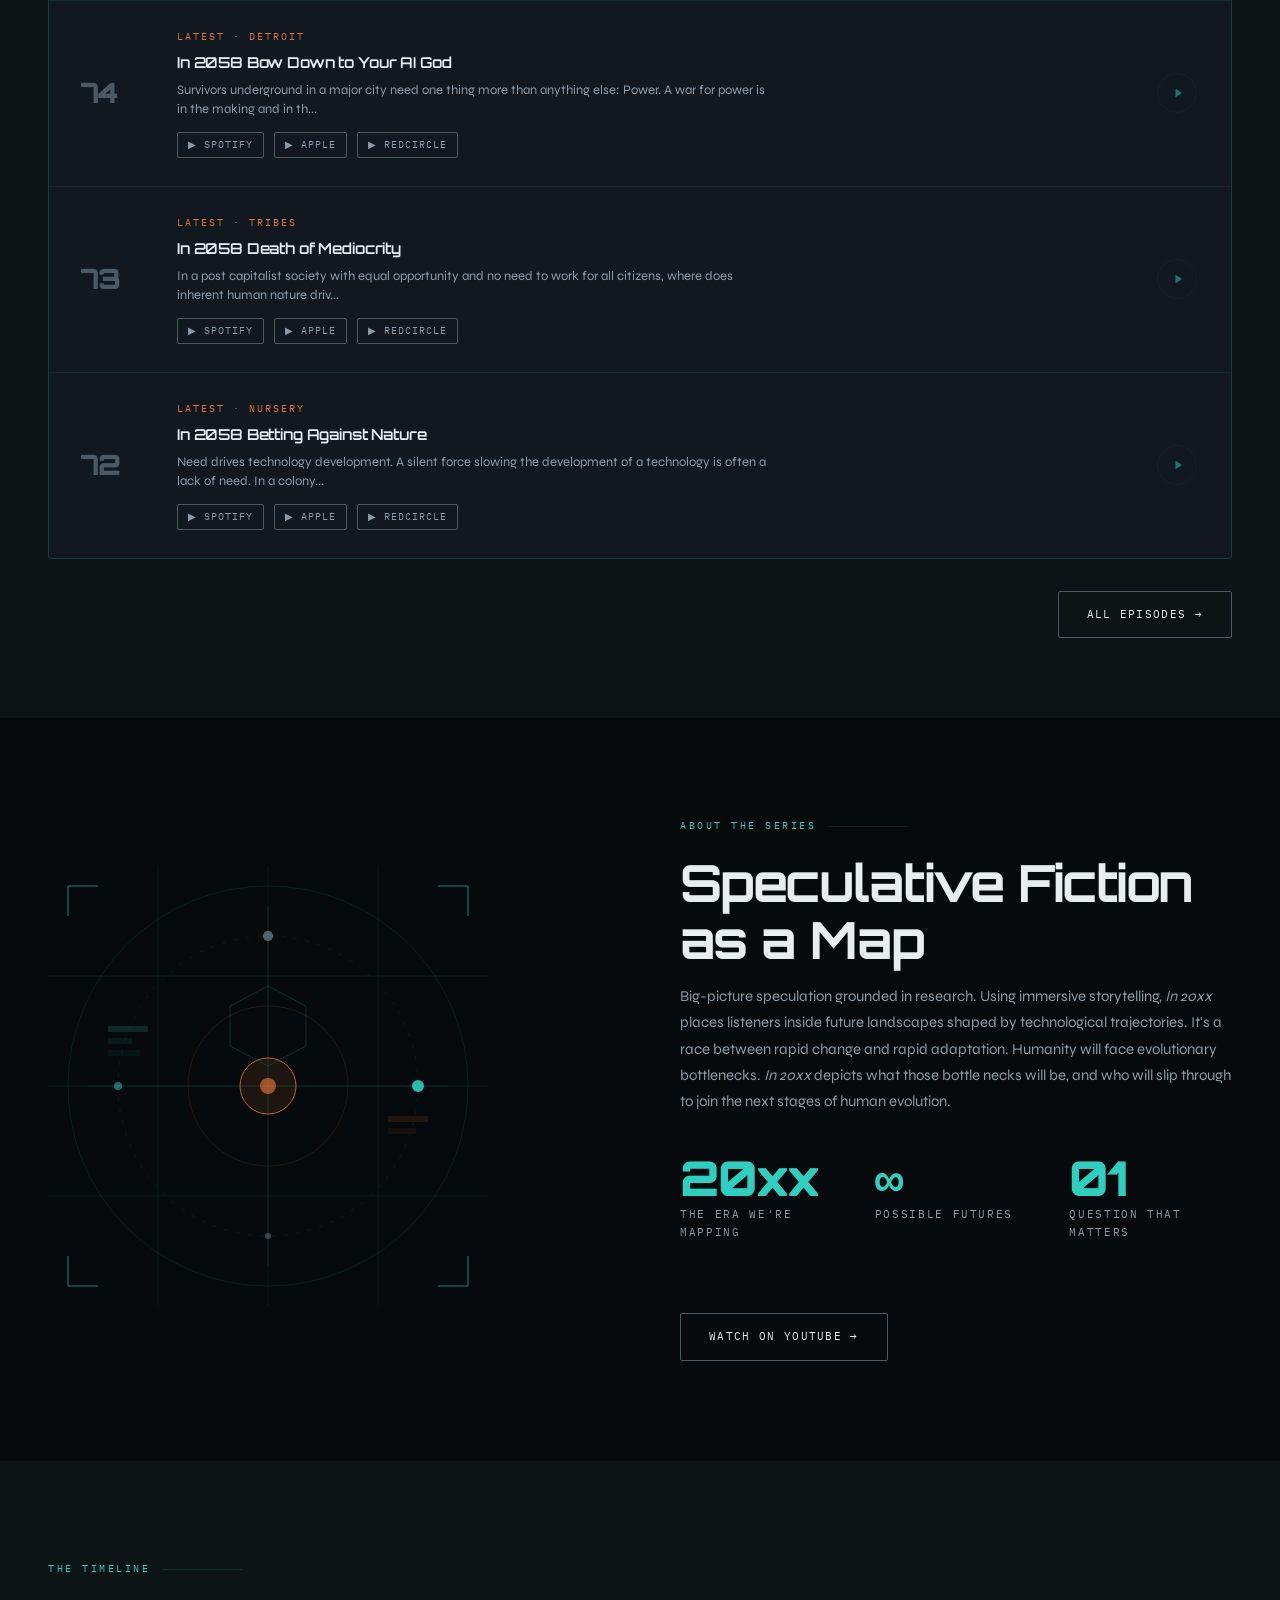
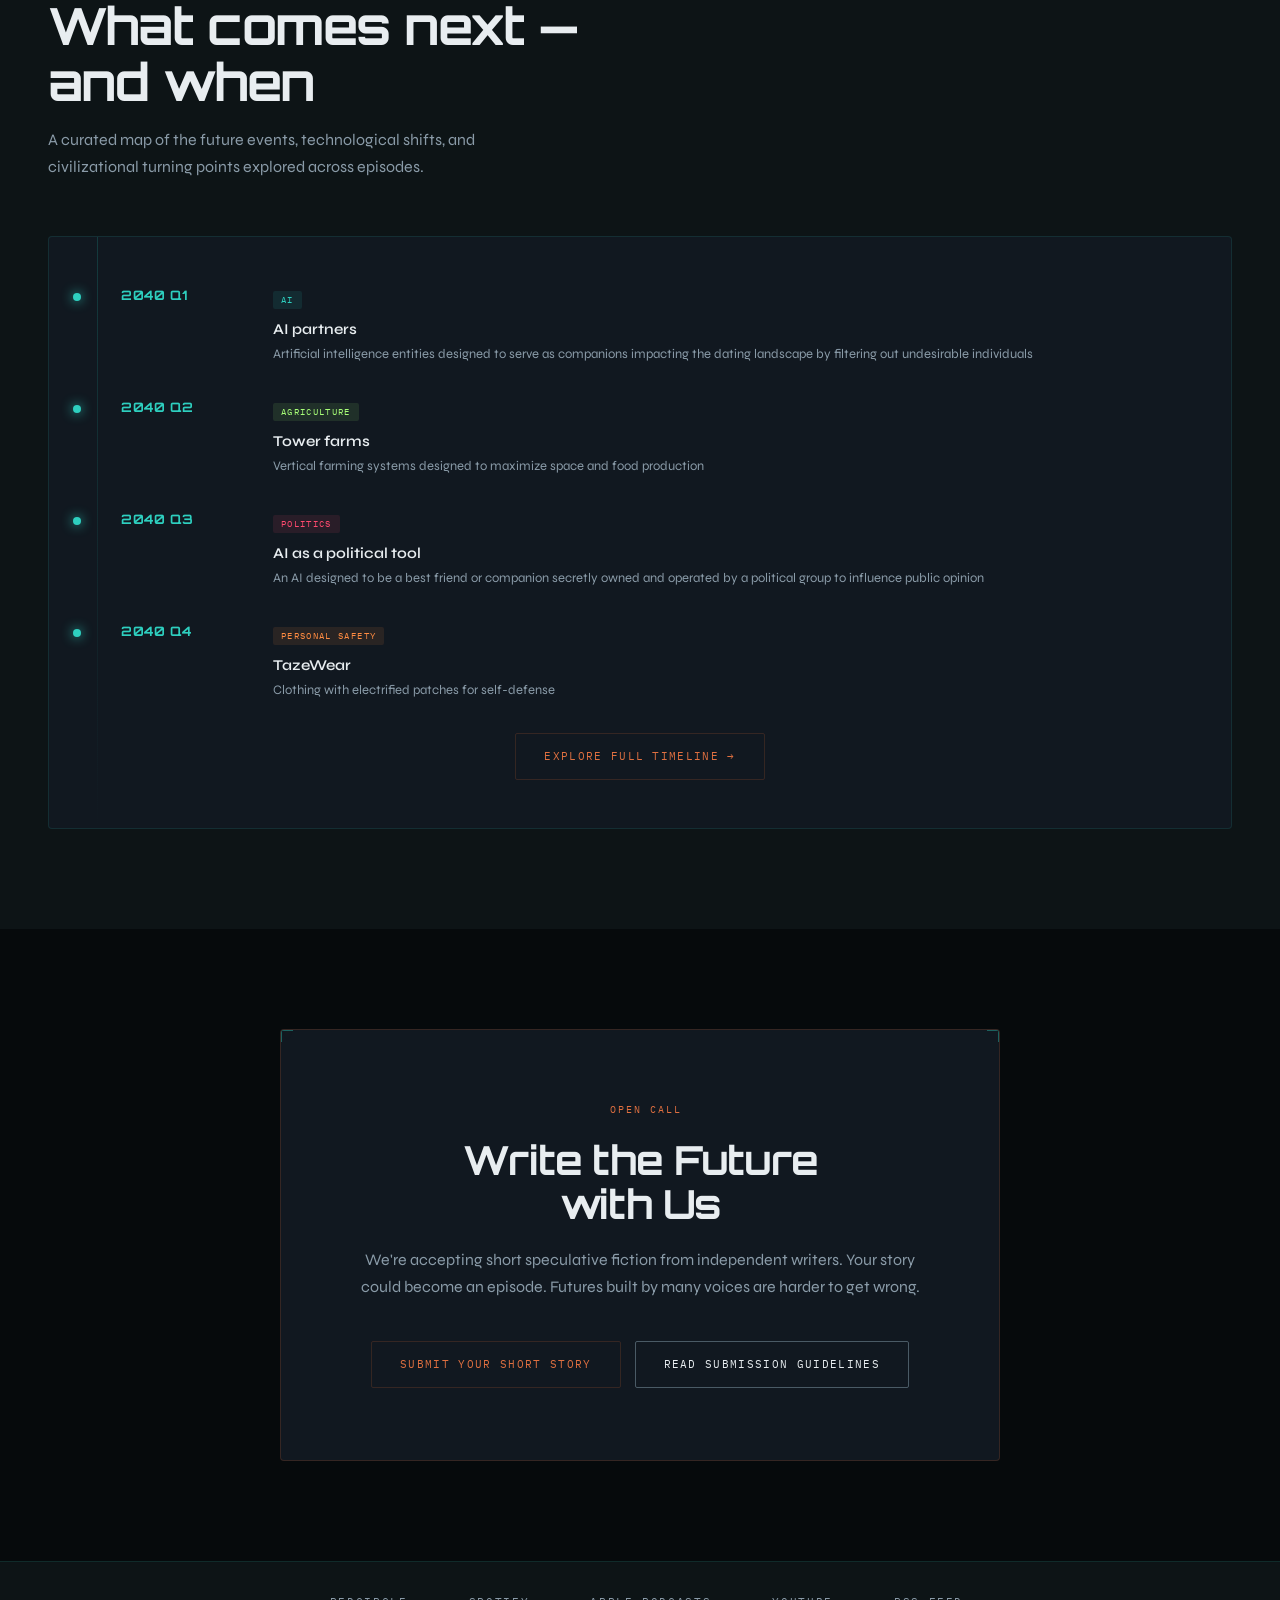
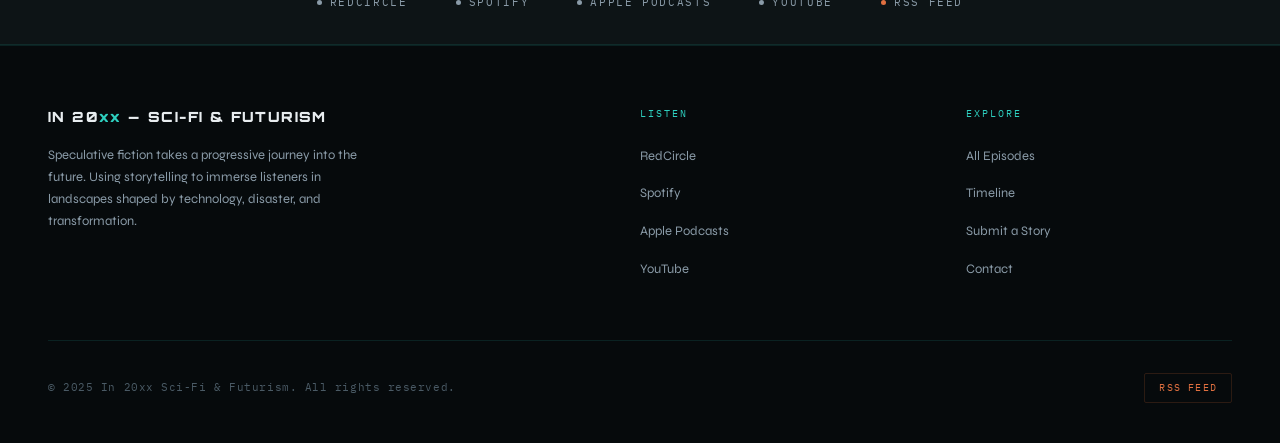
==== commit d27b4afd: "timeline fix" ====
--- a/index.html
+++ b/index.html
@@ -804,6 +804,51 @@
     .tl-tag.crisis {
       background: rgba(220, 50, 50, 0.1);
       color: #E05050;
+    }
+
+    /* ─── TIMELINE PAGE ─── */
+    .timeline-page-list {
+      max-width: 800px;
+      margin: 0 auto;
+      position: relative;
+      padding-left: 40px;
+      border-left: 1px solid var(--border);
+    }
+
+    .timeline-page-entry {
+      margin-bottom: 48px;
+      position: relative;
+    }
+
+    .timeline-page-entry:last-child {
+      margin-bottom: 0;
+    }
+
+    .timeline-page-marker {
+      position: absolute;
+      left: -48px;
+      top: 6px;
+      width: 14px;
+      height: 14px;
+      border-radius: 50%;
+      background: var(--black);
+      display: flex;
+      align-items: center;
+      justify-content: center;
+    }
+
+    .timeline-page-marker span {
+      width: 6px;
+      height: 6px;
+      border-radius: 50%;
+      display: block;
+    }
+
+    .timeline-page-date {
+      font-family: 'IBM Plex Mono', monospace;
+      font-size: 11px;
+      letter-spacing: 0.15em;
+      margin-bottom: 8px;
     }
 
     /* ─── STORY SUBMISSION ─── */
@@ -1525,55 +1570,7 @@
         turning points explored across episodes.</p>
 
       <div class="timeline-inner reveal">
-        <div class="timeline-entry">
-          <div>
-            <div class="tl-year">2041</div>
-          </div>
-          <div>
-            <div class="tl-tag tech">AI Weapon</div>
-            <div class="tl-event-title">First AI Hacking of Human Brains</div>
-            <div class="tl-event-desc">In a time of war, this weapon requires no fuel and no factories to make. It
-              travels at the speed of light and always strikes its target.</div>
-          </div>
-        </div>
-
-        <div class="timeline-entry">
-          <div>
-            <div class="tl-year">2044</div>
-          </div>
-          <div>
-            <div class="tl-tag crisis">Disruption</div>
-            <div class="tl-event-title">Food Production Overhaul</div>
-            <div class="tl-event-desc">Why grow an entire plant or animal just to use 5%? Only grow the 5% you need.
-            </div>
-          </div>
-        </div>
-
-        <div class="timeline-entry">
-          <div>
-            <div class="tl-year">2044</div>
-          </div>
-          <div>
-            <div class="tl-tag social">Jobs</div>
-            <div class="tl-event-title">Retrofit to Automation</div>
-            <div class="tl-event-desc">Overnight, 89% of jobs are replaced. People with jobs become a minority. When the
-              economy no longer needs workers, the unemployed join forces to build new landscapes of innovation and
-              ownership.</div>
-          </div>
-        </div>
-
-        <div class="timeline-entry">
-          <div>
-            <div class="tl-year">2053</div>
-          </div>
-          <div>
-            <div class="tl-tag tech">Apocalypse</div>
-            <div class="tl-event-title">World Storm</div>
-            <div class="tl-event-desc">The Earth's weather switches to a permanent storm covering the surface. Winds
-              twice as fast as top hurricane speeds uproot cities. The survivors are a strange new breed.</div>
-          </div>
-        </div>
-
+        <div id="timeline-preview-list" aria-live="polite"></div>
         <div style="margin-top:32px; text-align:center;">
           <a href="timeline.html" class="btn btn-rust" style="display:inline-flex;">Explore Full Timeline →</a>
         </div>
@@ -1859,100 +1856,10 @@
     </div>
 
     <section style="padding: 72px 48px 120px; background: var(--black);">
-      <div
-        style="max-width: 800px; margin: 0 auto; position: relative; padding-left: 40px; border-left: 1px solid var(--border);">
-
-        <div style="margin-bottom: 48px; position:relative;">
-          <div
-            style="position:absolute; left:-48px; top:6px; width:14px; height:14px; border:1px solid var(--teal); border-radius:50%; background:var(--black); display:flex; align-items:center; justify-content:center;">
-            <div style="width:6px; height:6px; background:var(--teal); border-radius:50;"></div>
-          </div>
-          <div
-            style="font-family:'IBM Plex Mono',monospace; font-size:11px; color:var(--teal); letter-spacing:0.15em; margin-bottom:8px;">
-            NOW — 2025</div>
-          <div style="font-family:'Orbitron',monospace; font-size:17px; color:var(--white); margin-bottom:8px;">The
-            Accelerating Present</div>
-          <p style="font-size:14px; color:var(--steel); line-height:1.7;">AI permeates daily infrastructure. Autonomous
-            systems make decisions previously reserved for humans. The gap between invention and regulation widens.</p>
-        </div>
-
-        <div style="margin-bottom: 48px; position:relative;">
-          <div
-            style="position:absolute; left:-48px; top:6px; width:14px; height:14px; border:1px solid var(--teal); border-radius:50%; background:var(--black); display:flex; align-items:center; justify-content:center;">
-            <div style="width:6px; height:6px; background:var(--teal); border-radius:50%;"></div>
-          </div>
-          <div
-            style="font-family:'IBM Plex Mono',monospace; font-size:11px; color:var(--teal); letter-spacing:0.15em; margin-bottom:8px;">
-            2028–2031</div>
-          <div class="tl-tag tech" style="margin-bottom:8px;">Technology</div>
-          <div style="font-family:'Orbitron',monospace; font-size:17px; color:var(--white); margin-bottom:8px;">Neural
-            Interface Era</div>
-          <p style="font-size:14px; color:var(--steel); line-height:1.7;">Brain-computer interfaces move from medical
-            devices to consumer products. Cognitive data becomes the world's most contested resource. The first lawsuits
-            over memory ownership are filed.</p>
-          <div
-            style="margin-top:12px; font-family:'IBM Plex Mono',monospace; font-size:11px; color:var(--rust-bright);">→
-            Explored in Ep. 05: The Architect of Forgetting</div>
-        </div>
-
-        <div style="margin-bottom: 48px; position:relative;">
-          <div
-            style="position:absolute; left:-48px; top:6px; width:14px; height:14px; border:1px solid var(--rust); border-radius:50%; background:var(--black); display:flex; align-items:center; justify-content:center;">
-            <div style="width:6px; height:6px; background:var(--rust); border-radius:50%;"></div>
-          </div>
-          <div
-            style="font-family:'IBM Plex Mono',monospace; font-size:11px; color:var(--rust-bright); letter-spacing:0.15em; margin-bottom:8px;">
-            2035–2040</div>
-          <div class="tl-tag crisis" style="margin-bottom:8px;">Crisis</div>
-          <div style="font-family:'Orbitron',monospace; font-size:17px; color:var(--white); margin-bottom:8px;">The
-            Great Displacement</div>
-          <p style="font-size:14px; color:var(--steel); line-height:1.7;">Mass automation restructures economies faster
-            than social safety nets can adapt. New civic architectures emerge from necessity — some hopeful, some
-            authoritarian. The question isn't jobs, it's identity.</p>
-          <div
-            style="margin-top:12px; font-family:'IBM Plex Mono',monospace; font-size:11px; color:var(--rust-bright);">→
-            Explored in Ep. 03: The Consensus Engine</div>
-        </div>
-
-        <div style="margin-bottom: 48px; position:relative;">
-          <div
-            style="position:absolute; left:-48px; top:6px; width:14px; height:14px; border:1px solid var(--teal); border-radius:50%; background:var(--black); display:flex; align-items:center; justify-content:center;">
-            <div style="width:6px; height:6px; background:var(--teal); border-radius:50%;"></div>
-          </div>
-          <div
-            style="font-family:'IBM Plex Mono',monospace; font-size:11px; color:var(--teal); letter-spacing:0.15em; margin-bottom:8px;">
-            2041–2048</div>
-          <div class="tl-tag social" style="margin-bottom:8px;">Social</div>
-          <div style="font-family:'Orbitron',monospace; font-size:17px; color:var(--white); margin-bottom:8px;">
-            Planetary Migration Period</div>
-          <p style="font-size:14px; color:var(--steel); line-height:1.7;">Climate-driven displacement reshapes
-            civilization's geography. New political entities emerge. "Home" becomes a legal concept rather than a
-            physical one. Some find freedom in the chaos.</p>
-          <div
-            style="margin-top:12px; font-family:'IBM Plex Mono',monospace; font-size:11px; color:var(--rust-bright);">→
-            Explored in Ep. 04: Meridian Protocol</div>
-        </div>
-
-        <div style="position:relative;">
-          <div
-            style="position:absolute; left:-48px; top:6px; width:14px; height:14px; border:1px solid var(--steel-dim); border-radius:50%; background:var(--black); display:flex; align-items:center; justify-content:center;">
-            <div style="width:6px; height:6px; background:var(--steel-dim); border-radius:50%;"></div>
-          </div>
-          <div
-            style="font-family:'IBM Plex Mono',monospace; font-size:11px; color:var(--steel); letter-spacing:0.15em; margin-bottom:8px;">
-            20xx</div>
-          <div class="tl-tag" style="background:rgba(138,155,168,0.1); color:var(--steel); margin-bottom:8px;">Unknown
-          </div>
-          <div style="font-family:'Orbitron',monospace; font-size:17px; color:var(--white); margin-bottom:8px;">The
-            Threshold</div>
-          <p style="font-size:14px; color:var(--steel); line-height:1.7;">Something changes everything. We're still
-            mapping it. The timeline continues — listener submissions and future episodes will fill the gaps.</p>
-          <div style="margin-top:24px;">
-            <a href="mailto:submit@in20xx.com" class="btn btn-rust" style="display:inline-flex;">Help Write What Comes
-              Next</a>
-          </div>
-        </div>
-
+      <div id="timeline-page-list" class="timeline-page-list" aria-live="polite"></div>
+      <div style="max-width:800px; margin:24px auto 0; padding-left:40px;">
+        <a href="mailto:submit@in20xx.com" class="btn btn-rust" style="display:inline-flex;">Help Write What Comes
+          Next</a>
       </div>
     </section>
 
@@ -2050,8 +1957,220 @@
       });
     });
 
+    // ── TIMELINE PREVIEW FROM CSV ──
+    const TIMELINE_TAG_COLORS = {
+      'AI': ['rgba(46, 207, 191, 0.1)', '#2ECFBF'],
+      'Security': ['rgba(255, 74, 110, 0.1)', '#ff4a6e'],
+      'Energy': ['rgba(255, 224, 102, 0.1)', '#ffe066'],
+      'Transport': ['rgba(255, 140, 66, 0.1)', '#ff8c42'],
+      'Health': ['rgba(168, 255, 120, 0.1)', '#a8ff78'],
+      'VR': ['rgba(180, 125, 255, 0.1)', '#b47dff'],
+      'Crime': ['rgba(255, 74, 110, 0.1)', '#ff4a6e'],
+      'Military': ['rgba(255, 107, 53, 0.1)', '#ff6b35'],
+      'Consumer Tech': ['rgba(63, 184, 255, 0.1)', '#3fb8ff'],
+      'Wearable Tech': ['rgba(180, 125, 255, 0.1)', '#b47dff'],
+      'Environment': ['rgba(168, 255, 120, 0.1)', '#a8ff78'],
+      'Social': ['rgba(255, 120, 196, 0.1)', '#ff78c4'],
+      'Education': ['rgba(255, 224, 102, 0.1)', '#ffe066'],
+      'Agriculture': ['rgba(168, 255, 120, 0.1)', '#a8ff78'],
+      'Media': ['rgba(63, 184, 255, 0.1)', '#3fb8ff'],
+      'Fintech': ['rgba(46, 207, 191, 0.1)', '#2ECFBF'],
+      'Robotics': ['rgba(255, 140, 66, 0.1)', '#ff8c42'],
+      'Communication': ['rgba(63, 184, 255, 0.1)', '#3fb8ff'],
+      'Entertainment': ['rgba(255, 120, 196, 0.1)', '#ff78c4'],
+      'Urban Living': ['rgba(138, 180, 248, 0.1)', '#8ab4f8'],
+      'Politics': ['rgba(255, 74, 110, 0.1)', '#ff4a6e'],
+      'Personal Safety': ['rgba(255, 140, 66, 0.1)', '#ff8c42'],
+      'Mobile App': ['rgba(63, 184, 255, 0.1)', '#3fb8ff'],
+      'Mapping': ['rgba(255, 224, 102, 0.1)', '#ffe066'],
+      'Display Tech': ['rgba(180, 125, 255, 0.1)', '#b47dff'],
+      'Bioethics': ['rgba(255, 74, 110, 0.1)', '#ff4a6e']
+    };
+
+    function parseTimelineCSV(csv) {
+      const lines = csv.trim().split('\n');
+      const headers = lines[0].split(',');
+      return lines.slice(1).map(line => {
+        const cols = [];
+        let cur = '', inQ = false;
+        for (let i = 0; i < line.length; i++) {
+          if (line[i] === '"') {
+            inQ = !inQ;
+          } else if (line[i] === ',' && !inQ) {
+            cols.push(cur);
+            cur = '';
+          } else {
+            cur += line[i];
+          }
+        }
+        cols.push(cur);
+        const obj = {};
+        headers.forEach((h, i) => obj[h.trim()] = (cols[i] || '').trim());
+        return obj;
+      }).filter(row => row.Date && row.Title);
+    }
+
+    function groupTimelineByDate(events) {
+      const map = {};
+      events.forEach(event => {
+        if (!map[event.Date]) map[event.Date] = [];
+        map[event.Date].push(event);
+      });
+      return Object.keys(map).sort((a, b) => {
+        const [ya, qa] = a.split(' ');
+        const [yb, qb] = b.split(' ');
+        return ya !== yb ? ya.localeCompare(yb) : (qa || '').localeCompare(qb || '');
+      }).map(date => ({ date, events: map[date] }));
+    }
+
+    function getTimelineTagStyle(category) {
+      const firstCategory = category.split('/')[0].trim();
+      return TIMELINE_TAG_COLORS[firstCategory] || ['rgba(46, 207, 191, 0.1)', '#2ECFBF'];
+    }
+
+    function buildTimelinePreviewEntry(group) {
+      const event = group.events[0];
+      const [bg, color] = getTimelineTagStyle(event.Category);
+      const entry = document.createElement('div');
+      entry.className = 'timeline-entry';
+
+      const left = document.createElement('div');
+      const year = document.createElement('div');
+      year.className = 'tl-year';
+      year.textContent = group.date;
+      left.appendChild(year);
+
+      const right = document.createElement('div');
+      const tag = document.createElement('div');
+      tag.className = 'tl-tag';
+      tag.style.background = bg;
+      tag.style.color = color;
+      tag.textContent = event.Category.split('/')[0].trim();
+
+      const title = document.createElement('div');
+      title.className = 'tl-event-title';
+      title.textContent = event.Title;
+
+      const desc = document.createElement('div');
+      desc.className = 'tl-event-desc';
+      desc.textContent = event.Description;
+
+      right.appendChild(tag);
+      right.appendChild(title);
+      right.appendChild(desc);
+
+      entry.appendChild(left);
+      entry.appendChild(right);
+      return entry;
+    }
+
+    function buildTimelinePageEntry(group) {
+      const event = group.events[0];
+      const [bg, color] = getTimelineTagStyle(event.Category);
+      const entry = document.createElement('div');
+      entry.className = 'timeline-page-entry';
+
+      const marker = document.createElement('div');
+      marker.className = 'timeline-page-marker';
+      marker.style.border = `1px solid ${color}`;
+
+      const markerDot = document.createElement('span');
+      markerDot.style.background = color;
+      marker.appendChild(markerDot);
+
+      const year = document.createElement('div');
+      year.className = 'timeline-page-date';
+      year.style.color = color;
+      year.textContent = group.date;
+
+      const tag = document.createElement('div');
+      tag.className = 'tl-tag';
+      tag.style.background = bg;
+      tag.style.color = color;
+      tag.textContent = event.Category.split('/')[0].trim();
+
+      const title = document.createElement('div');
+      title.className = 'tl-event-title';
+      title.textContent = event.Title;
+
+      const desc = document.createElement('div');
+      desc.className = 'tl-event-desc';
+      desc.textContent = event.Description;
+
+      entry.appendChild(marker);
+      entry.appendChild(year);
+      entry.appendChild(tag);
+      entry.appendChild(title);
+      entry.appendChild(desc);
+
+      if (group.events.length > 1) {
+        const more = document.createElement('div');
+        more.style.marginTop = '12px';
+        more.style.fontFamily = '\'IBM Plex Mono\', monospace';
+        more.style.fontSize = '11px';
+        more.style.color = 'var(--rust-bright)';
+        more.textContent = `+ ${group.events.length - 1} more event${group.events.length - 1 === 1 ? '' : 's'} in this quarter`;
+        entry.appendChild(more);
+      }
+
+      return entry;
+    }
+
+    async function loadTimelineContent() {
+      const preview = document.getElementById('timeline-preview-list');
+      const pageList = document.getElementById('timeline-page-list');
+      if (!preview && !pageList) return;
+
+      try {
+        const response = await fetch(`Events.csv?ts=${Date.now()}`, { cache: 'no-store' });
+        const csv = await response.text();
+        const events = parseTimelineCSV(csv);
+        const grouped = groupTimelineByDate(events);
+        const previewGroups = grouped.slice(0, 4);
+        const pageGroups = grouped.slice(0, 4);
+
+        if (preview) {
+          const fragment = document.createDocumentFragment();
+          previewGroups.forEach(group => fragment.appendChild(buildTimelinePreviewEntry(group)));
+          preview.replaceChildren(fragment);
+        }
+
+        if (pageList) {
+          const fragment = document.createDocumentFragment();
+          pageGroups.forEach(group => fragment.appendChild(buildTimelinePageEntry(group)));
+          pageList.replaceChildren(fragment);
+        }
+      } catch (err) {
+        if (preview) {
+          preview.innerHTML = `
+            <div class="timeline-entry">
+              <div>
+                <div class="tl-year">CSV</div>
+              </div>
+              <div>
+                <div class="tl-tag crisis">Unavailable</div>
+                <div class="tl-event-title">Timeline data could not load</div>
+                <div class="tl-event-desc">The homepage preview could not read Events.csv.</div>
+              </div>
+            </div>
+          `;
+        }
+        if (pageList) {
+          pageList.innerHTML = `
+            <div class="timeline-page-entry">
+              <div class="timeline-page-date" style="color:var(--rust-bright);">CSV</div>
+              <div class="tl-tag crisis">Unavailable</div>
+              <div class="tl-event-title">Timeline data could not load</div>
+              <div class="tl-event-desc">The timeline section could not read Events.csv.</div>
+            </div>
+          `;
+        }
+      }
+    }
+
     // ── INIT ──
     document.addEventListener('DOMContentLoaded', initReveal);
+    document.addEventListener('DOMContentLoaded', loadTimelineContent);
     window.addEventListener('load', initReveal);
   </script>
 </body>
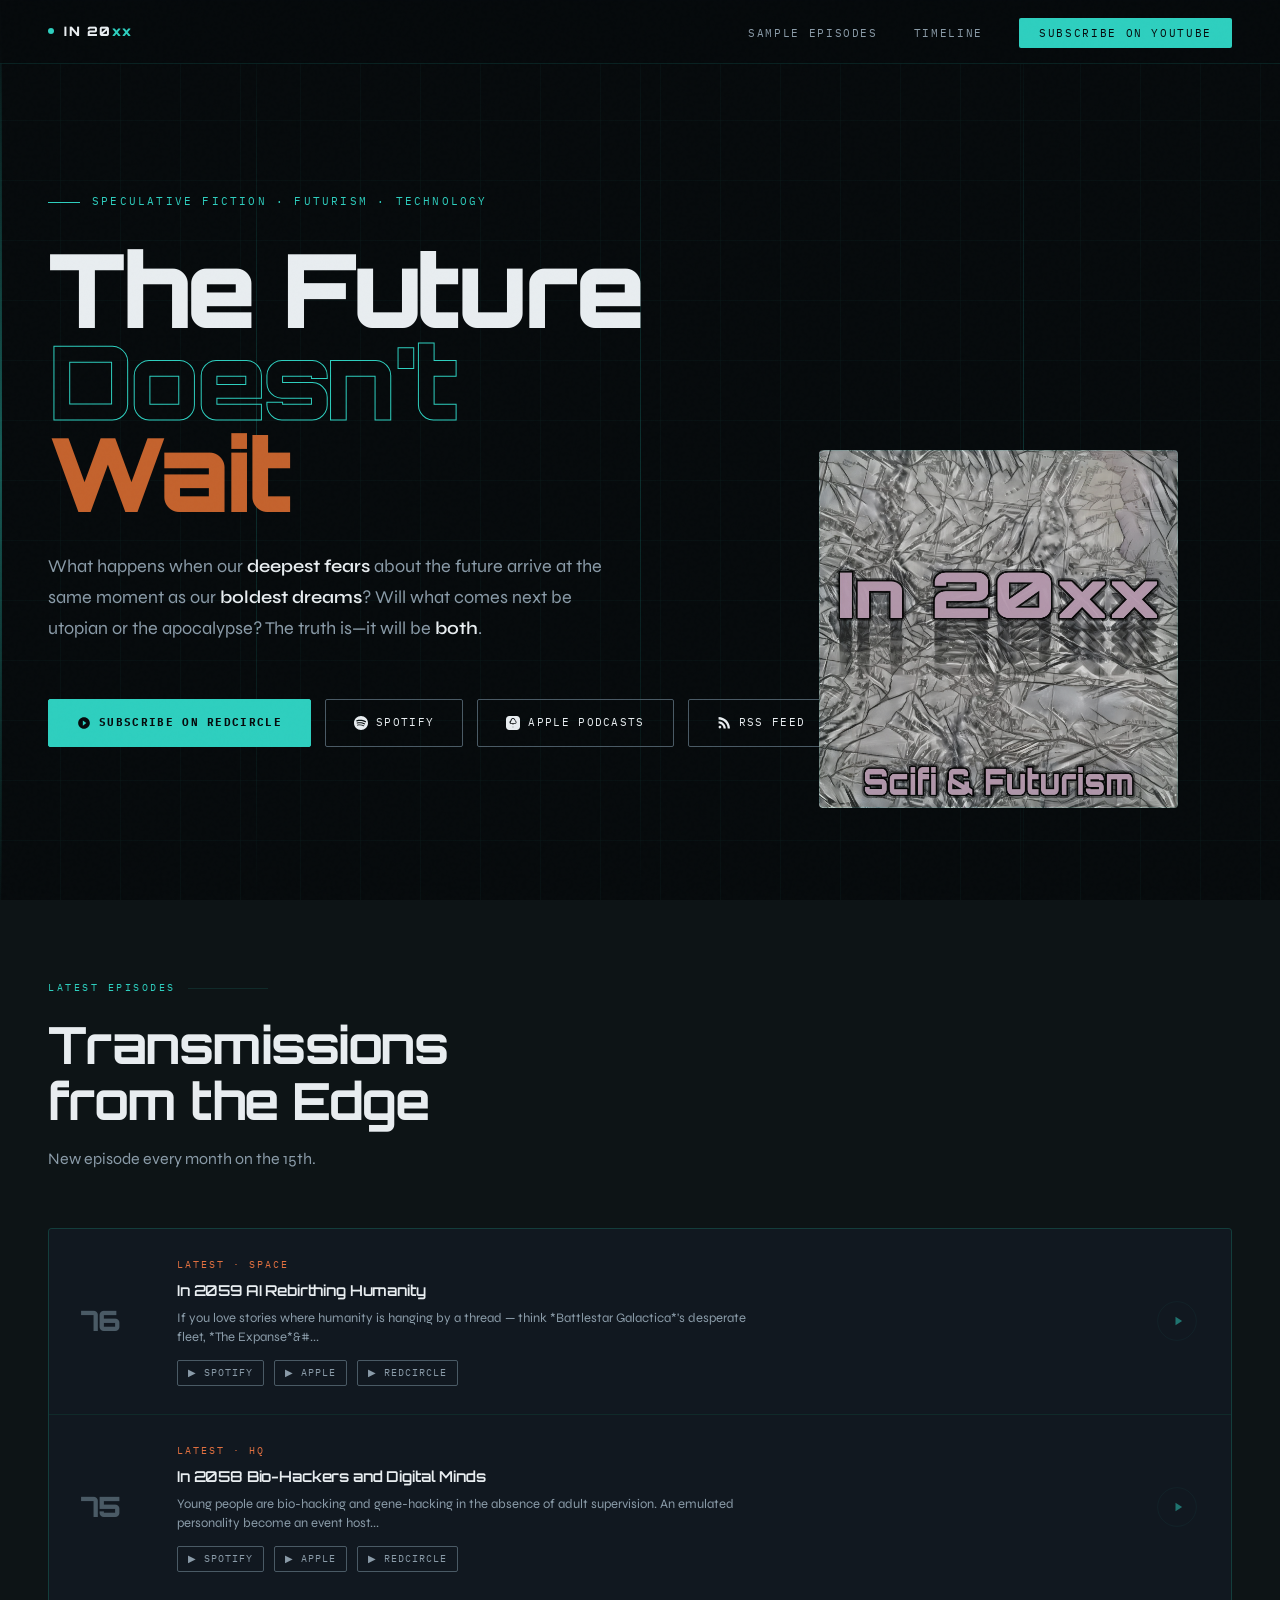
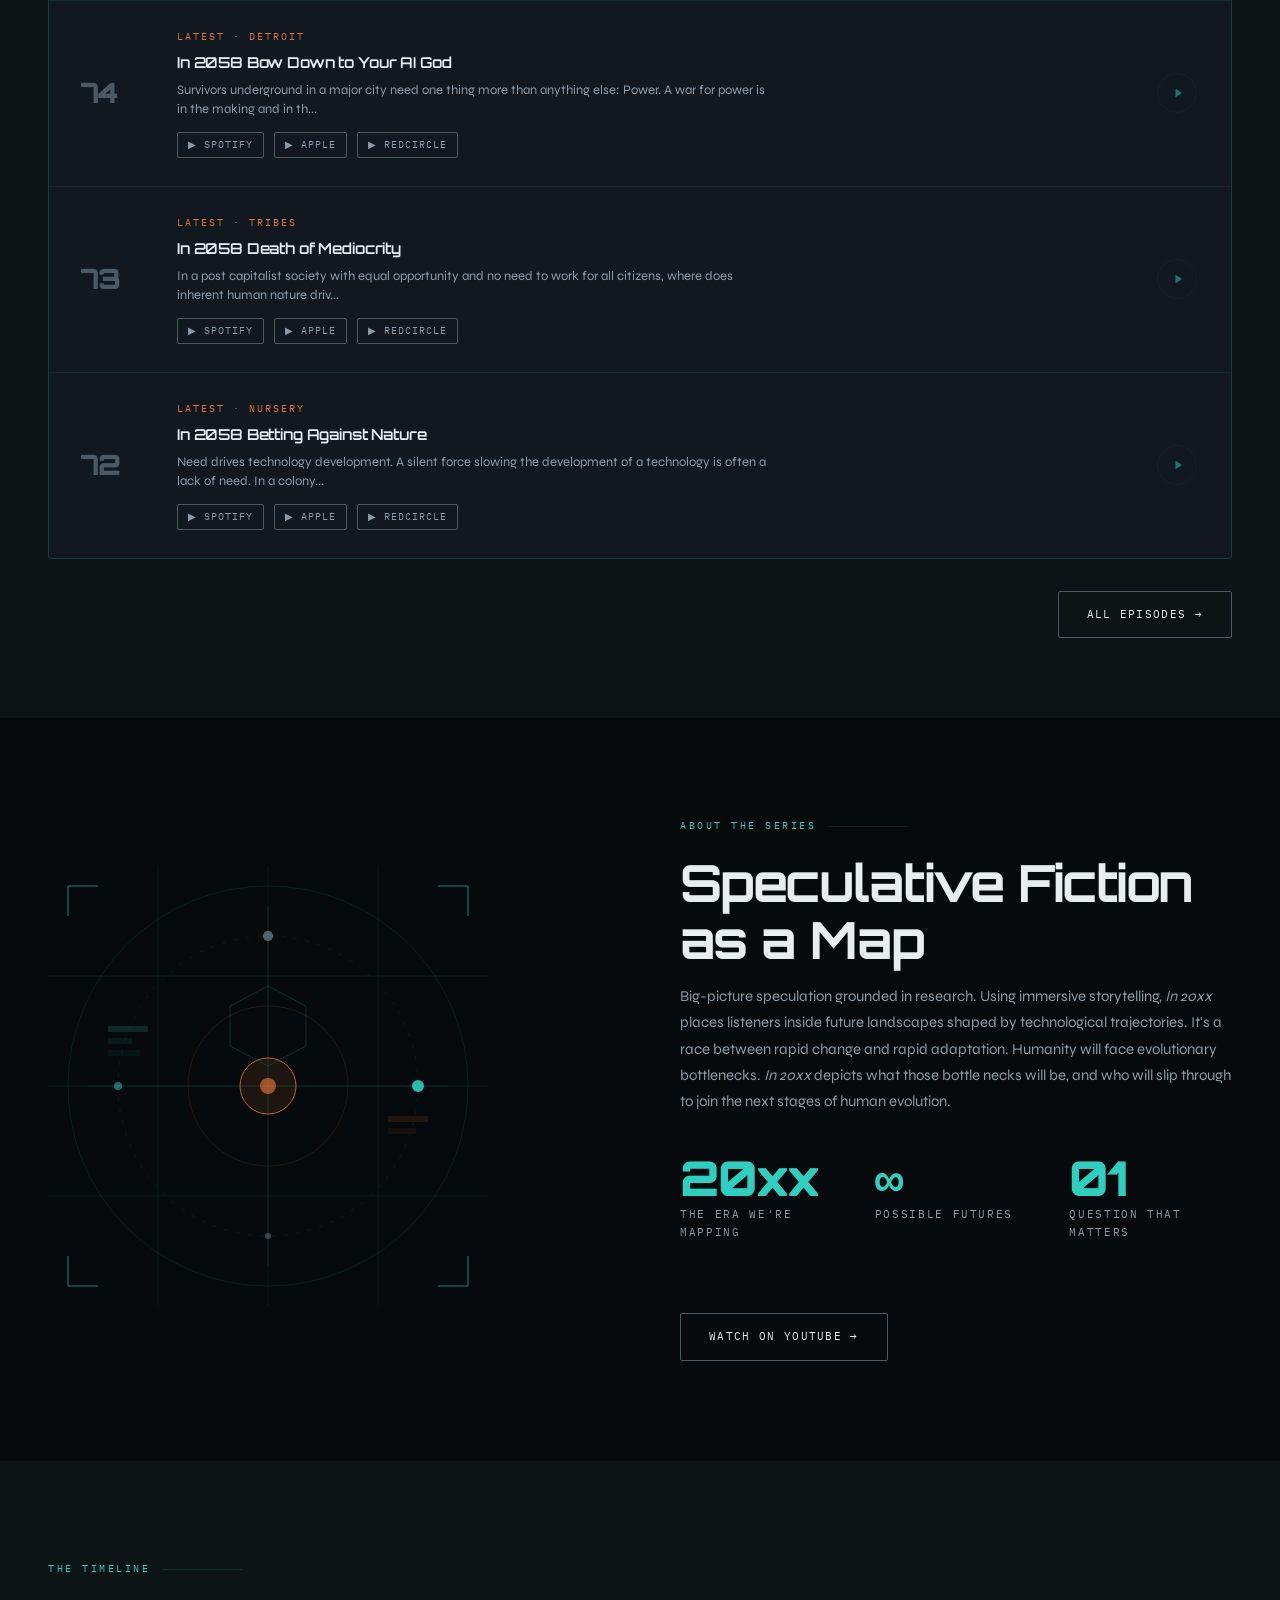
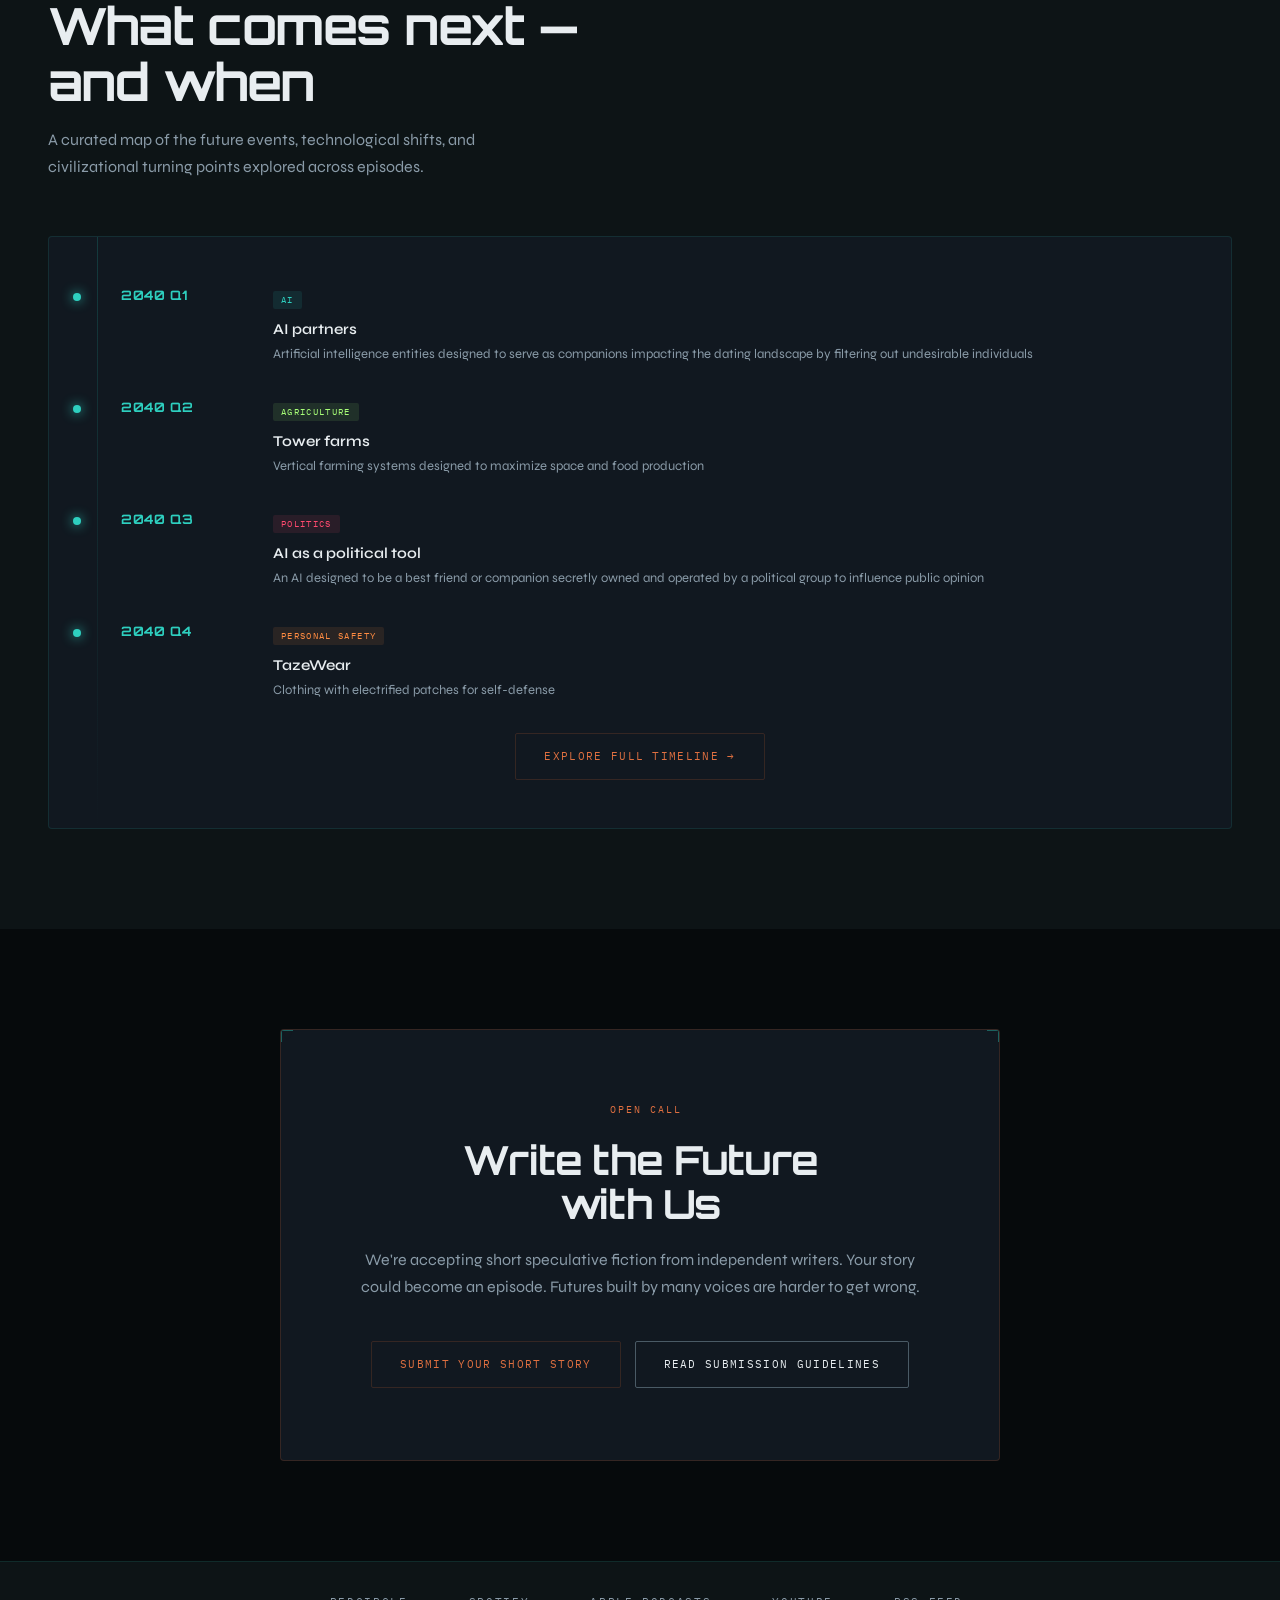
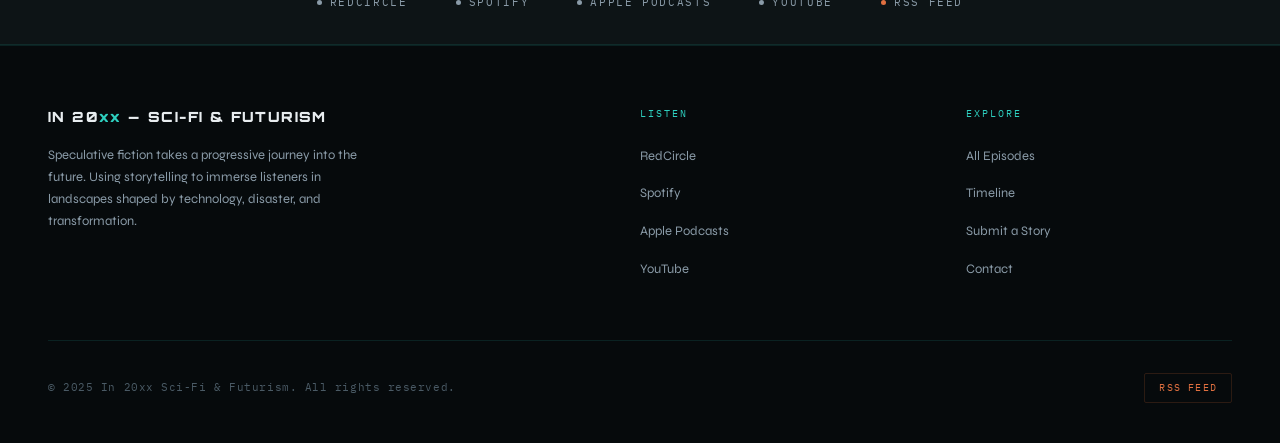
==== commit e91a902b: "removed DorD link" ====
--- a/index.html
+++ b/index.html
@@ -1275,7 +1275,6 @@
       <div>IN 20<span>xx</span></div>
     </a>
     <ul class="nav-links">
-      <li><a href="https://draftordie.in20xx.com" target="_blank" rel="noopener noreferrer">DRAFT OR DIE</a></li>
       <li><a href="#" onclick="showPage('episodes'); return false;">Sample Episodes</a></li>
       <li><a href="timeline.html">Timeline</a></li>
       <li><a href="https://www.youtube.com/@In20xx" target="_blank"
@@ -1287,7 +1286,6 @@
   </nav>
 
   <div class="mobile-nav" id="mobileNav">
-    <a href="https://draftordie.in20xx.com" target="_blank" rel="noopener noreferrer">DRAFT OR DIE</a>
     <a href="#" onclick="showPage('episodes'); closeMobileNav(); return false;">Sample Episodes</a>
     <a href="#" onclick="showPage('timeline'); closeMobileNav(); return false;">Timeline</a>
     <a href="https://www.youtube.com/@In20xx" target="_blank">Subscribe on YouTube →</a>
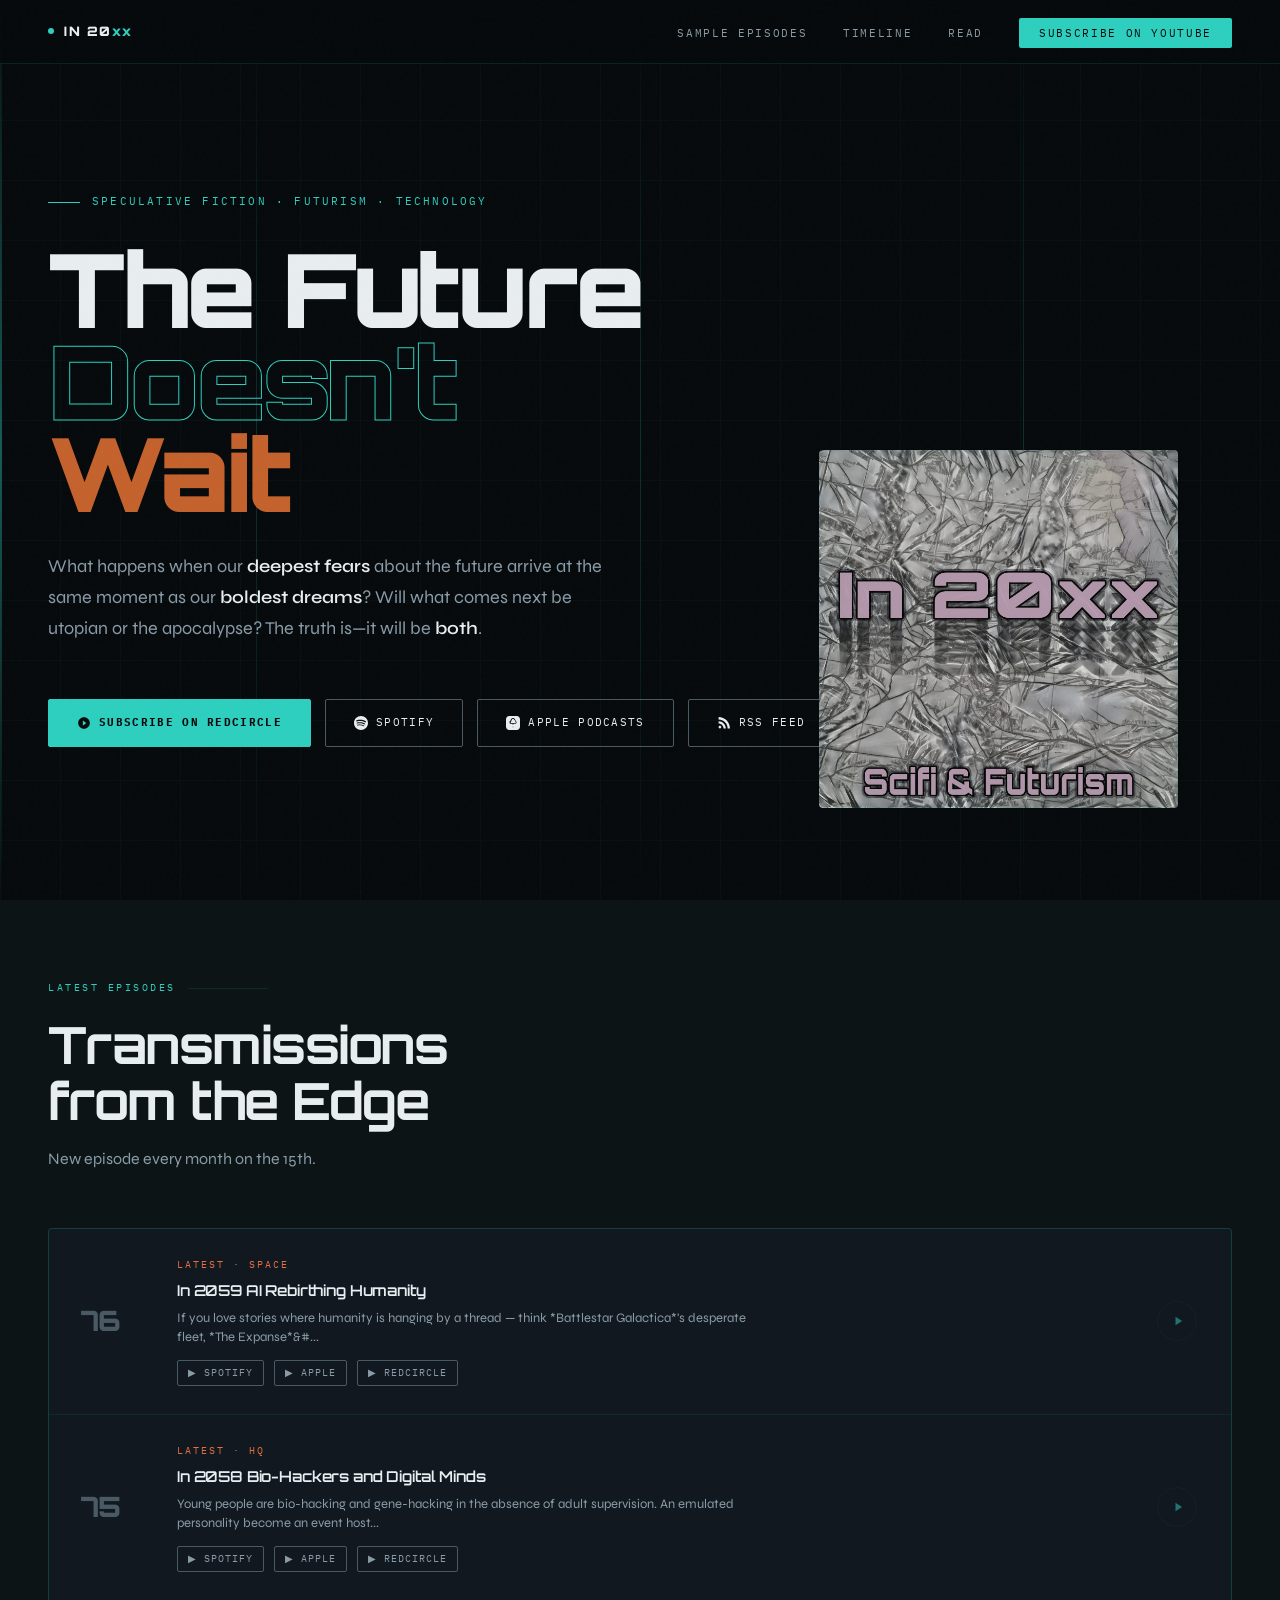
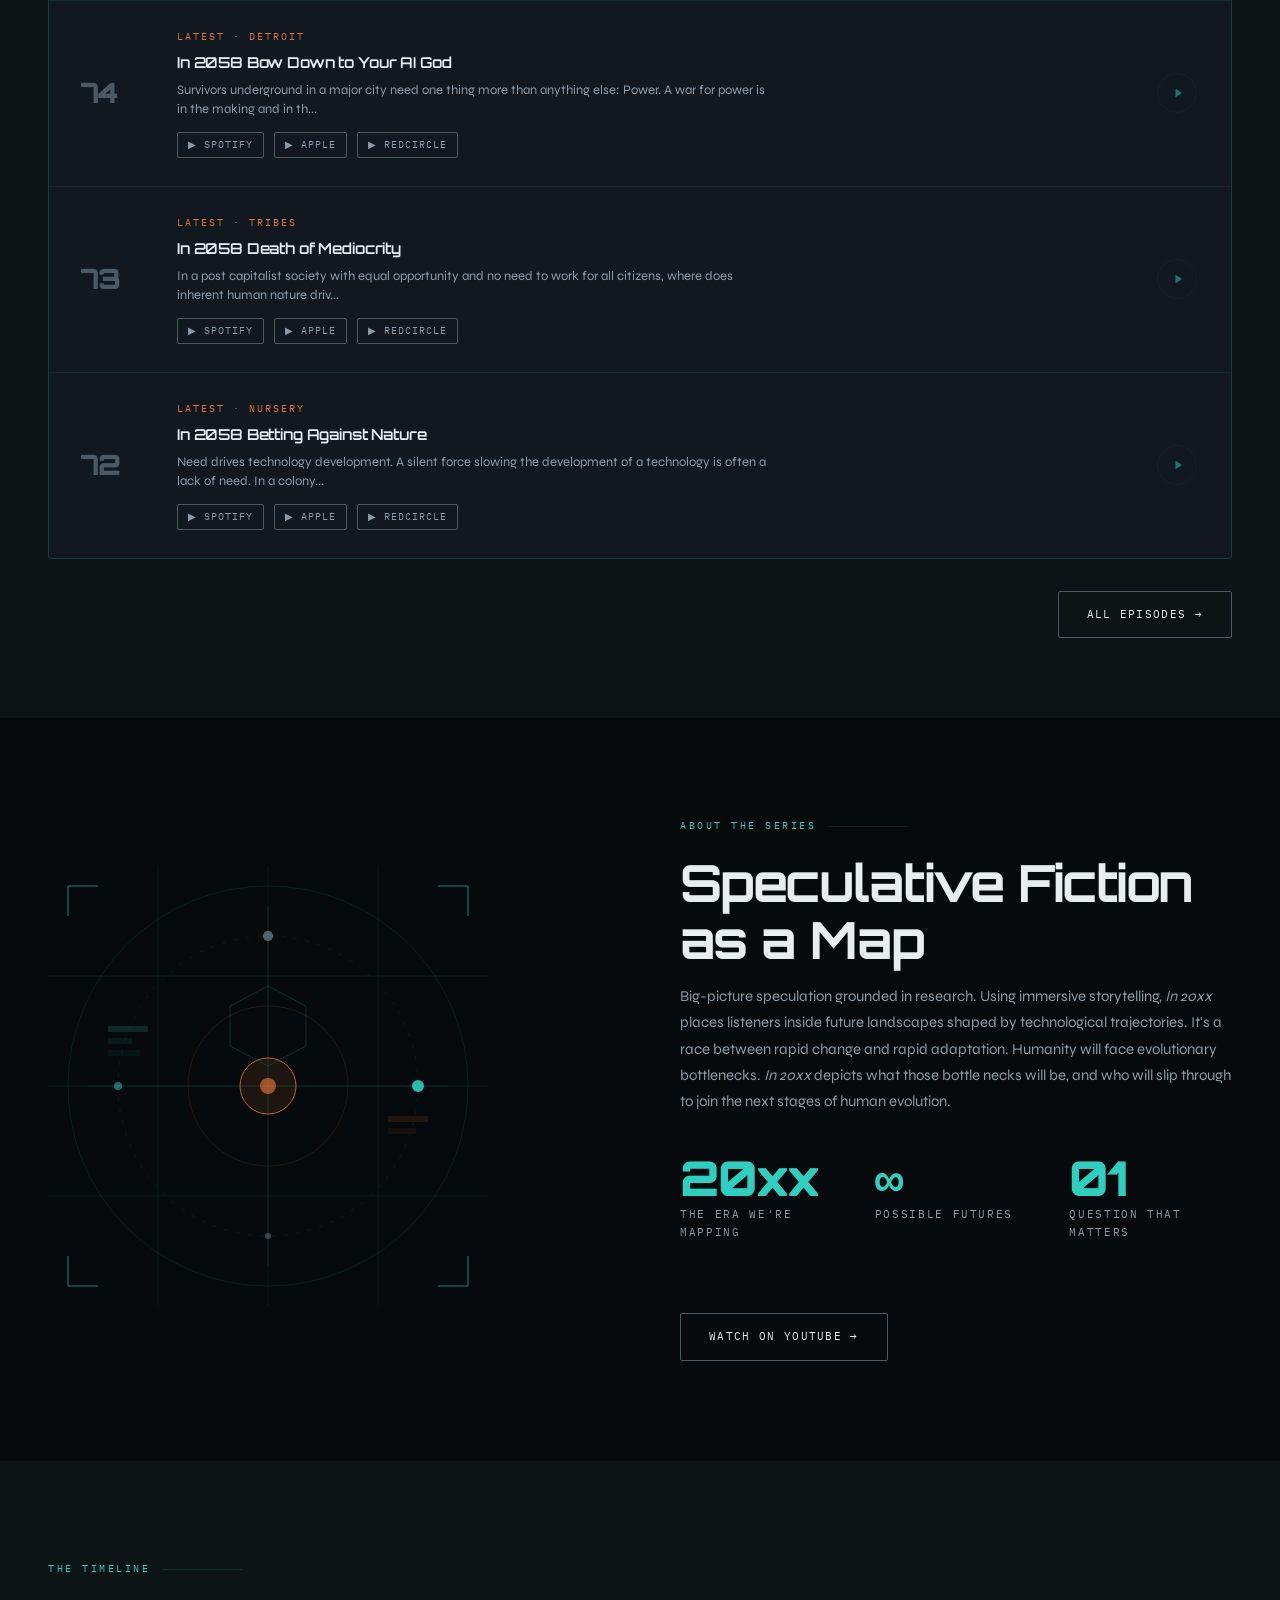
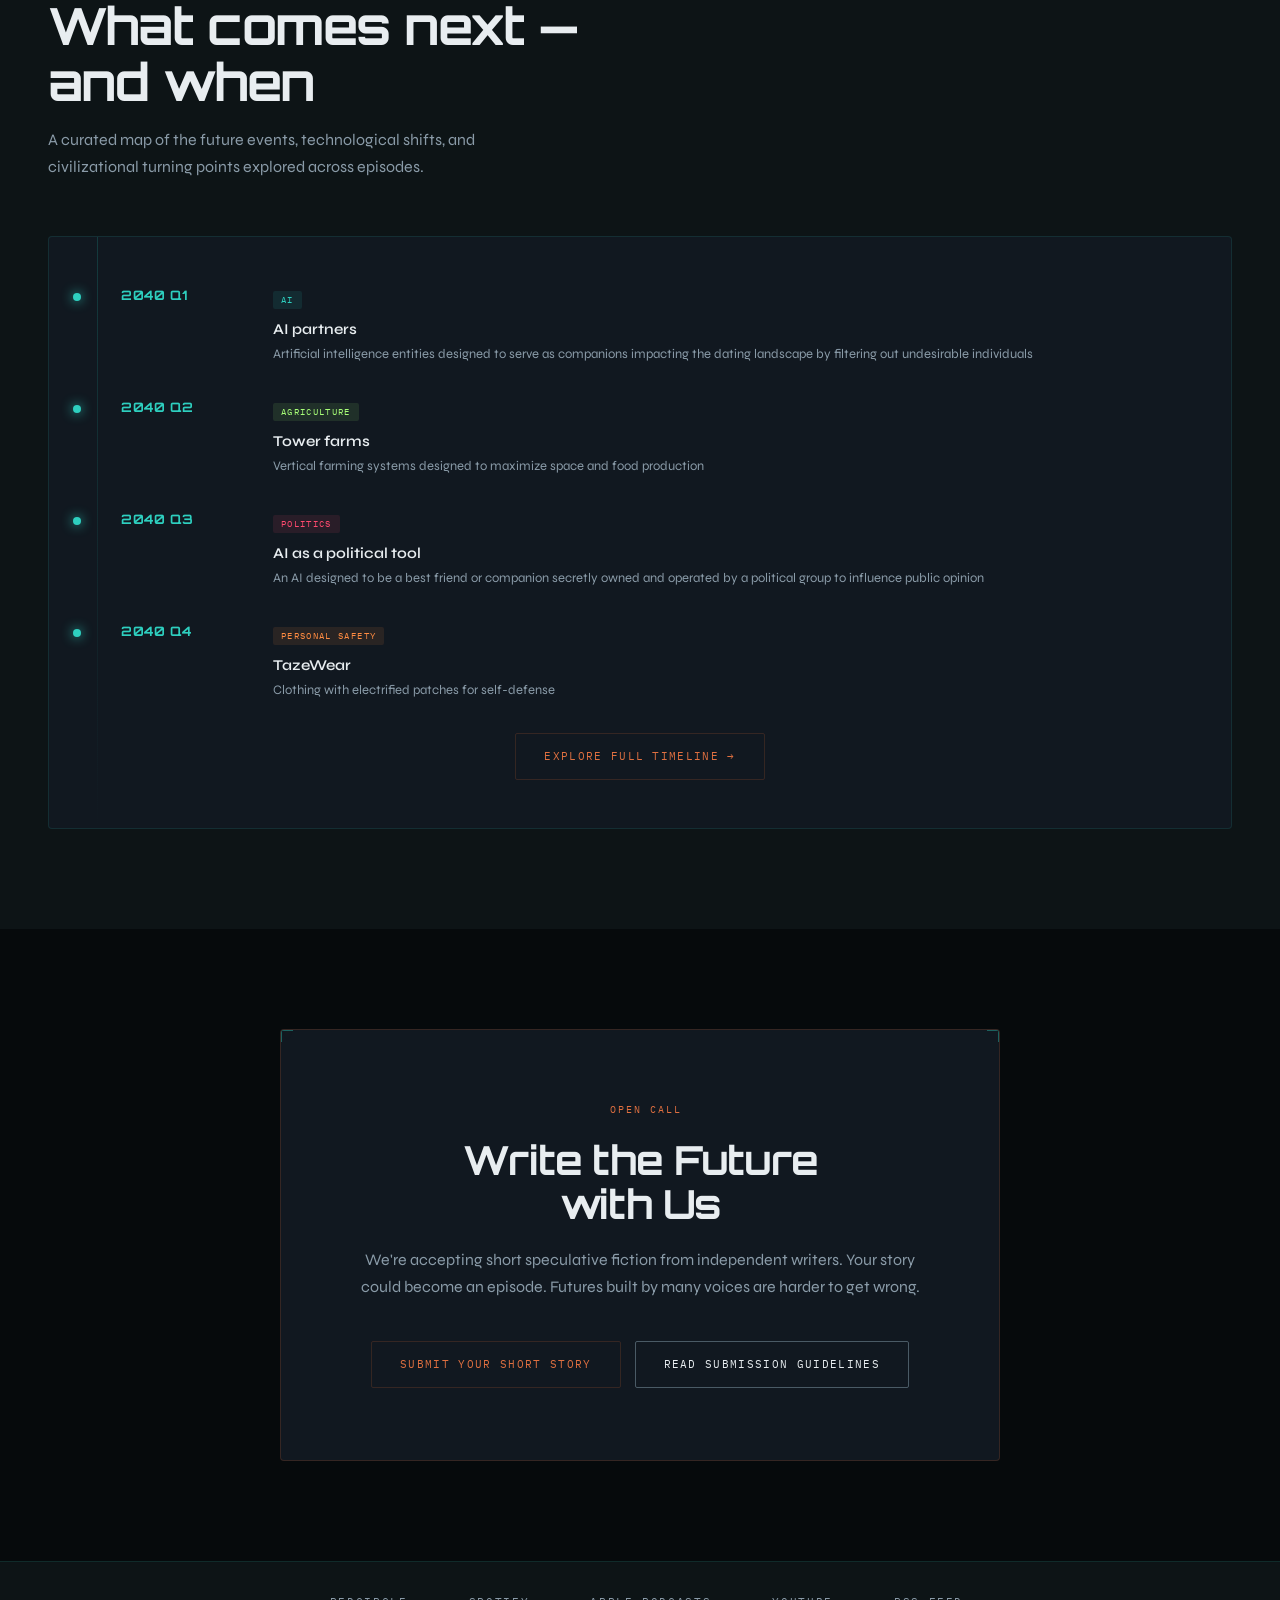
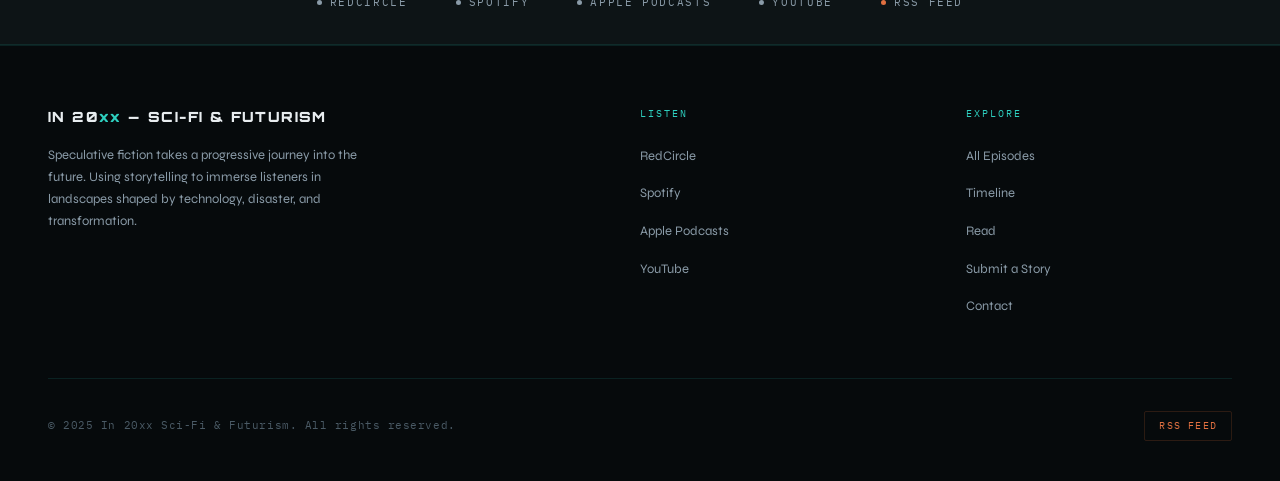
==== commit ae710109: "read pages" ====
--- a/index.html
+++ b/index.html
@@ -1277,6 +1277,7 @@
     <ul class="nav-links">
       <li><a href="#" onclick="showPage('episodes'); return false;">Sample Episodes</a></li>
       <li><a href="timeline.html">Timeline</a></li>
+      <li><a href="read/">Read</a></li>
       <li><a href="https://www.youtube.com/@In20xx" target="_blank"
           class="nav-cta">Subscribe on YouTube</a></li>
     </ul>
@@ -1288,6 +1289,7 @@
   <div class="mobile-nav" id="mobileNav">
     <a href="#" onclick="showPage('episodes'); closeMobileNav(); return false;">Sample Episodes</a>
     <a href="#" onclick="showPage('timeline'); closeMobileNav(); return false;">Timeline</a>
+    <a href="read/">Read</a>
     <a href="https://www.youtube.com/@In20xx" target="_blank">Subscribe on YouTube →</a>
   </div>
 
@@ -1640,6 +1642,7 @@
           <ul class="footer-links">
             <li><a href="#" onclick="showPage('episodes'); return false;">All Episodes</a></li>
             <li><a href="timeline.html">Timeline</a></li>
+            <li><a href="read/">Read</a></li>
             <li><a href="mailto:submit@in20xx.com">Submit a Story</a></li>
             <li><a href="mailto:hello@in20xx.com">Contact</a></li>
           </ul>
